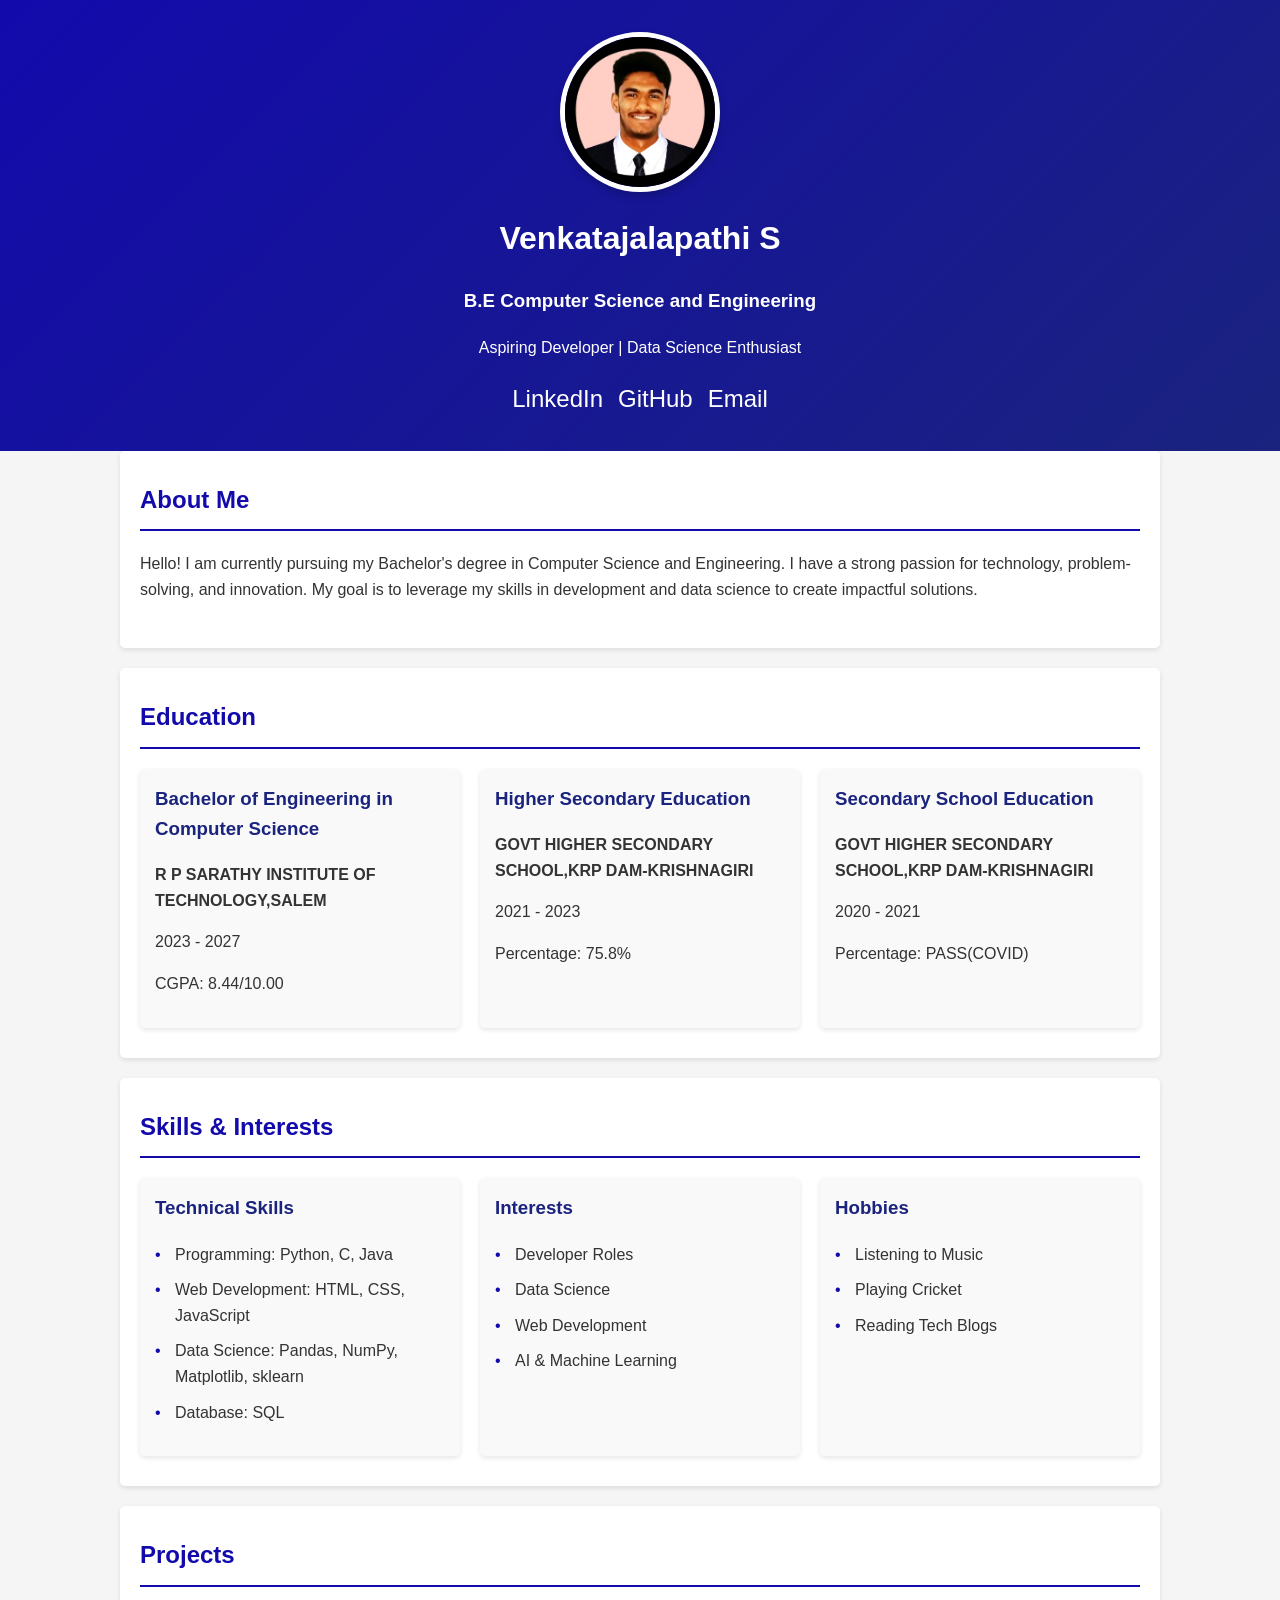
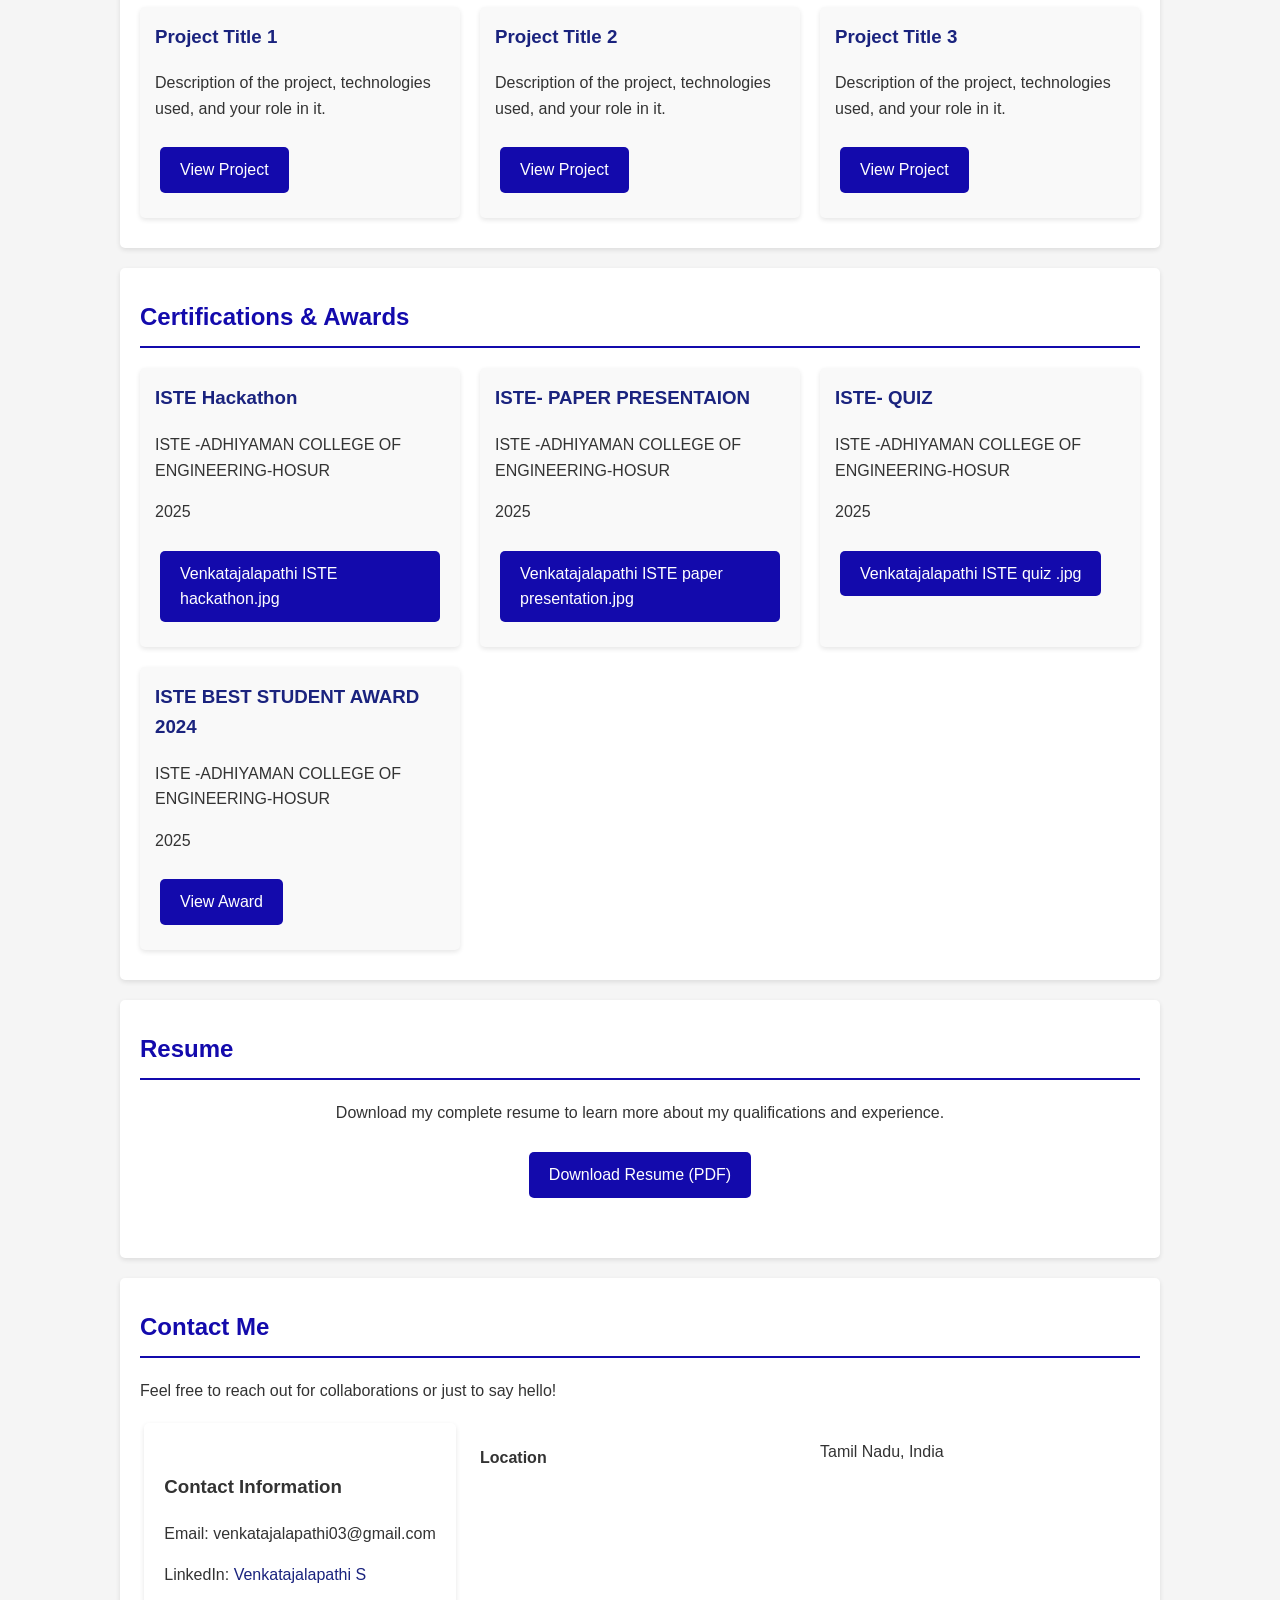
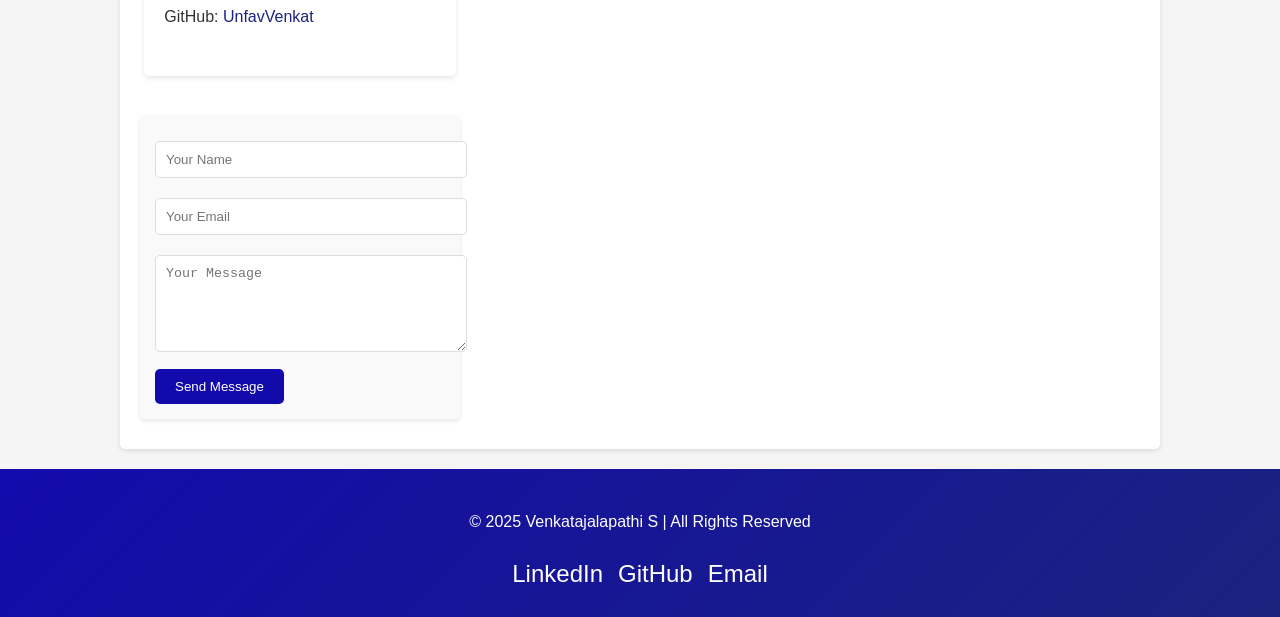
==== index.html @ 7b430d64 "Add files via upload" ====
<!DOCTYPE html>
<html lang="en">
<head>
    <meta charset="UTF-8">
    <meta name="viewport" content="width=device-width, initial-scale=1.0">
    <title>Venkatajalapathi S - Portfolio</title>
    <style>
        body {
            font-family: 'Arial', sans-serif;
            margin: 0;
            padding: 0;
            background: #f5f5f5;
            color: #333;
            line-height: 1.6;
        }
        header {
            background: linear-gradient(135deg, #130aac, #1a237e);
            color: #fff;
            padding: 2em 1em;
            text-align: center;
            position: relative;
        }
        .profile-img {
            width: 150px;
            height: 150px;
            border-radius: 50%;
            object-fit: cover;
            border: 5px solid white;
            margin: 0 auto 20px;
            display: block;
            box-shadow: 0 4px 8px rgba(0,0,0,0.2);
        }
        section {
            padding: 30px 20px;
            max-width: 1000px;
            margin: 0 auto;
            background: white;
            box-shadow: 0 2px 5px rgba(0,0,0,0.1);
            margin-bottom: 20px;
            border-radius: 5px;
        }
        footer {
            background: linear-gradient(135deg, #130aac, #1a237e);
            color: #fff;
            text-align: center;
            padding: 1.5em;
            margin-top: 20px;
        }
        a {
            color: #1a237e;
            text-decoration: none;
            transition: color 0.3s;
        }
        a:hover {
            color: #aa1717;
            text-decoration: underline;
        }
        ul {
            list-style-type: none;
            padding: 0;
        }
        li {
            margin: 10px 0;
            padding-left: 20px;
            position: relative;
        }
        li:before {
            content: "•";
            color: #130aac;
            position: absolute;
            left: 0;
        }
        h2 {
            color: #130aac;
            border-bottom: 2px solid #130aac;
            padding-bottom: 10px;
            margin-top: 0;
        }
        .grid-container {
            display: grid;
            grid-template-columns: repeat(auto-fill, minmax(300px, 1fr));
            gap: 20px;
            margin-top: 20px;
        }
        .card {
            background: #f9f9f9;
            padding: 15px;
            border-radius: 5px;
            box-shadow: 0 2px 5px rgba(0,0,0,0.1);
            transition: transform 0.3s;
        }
        .card:hover {
            transform: translateY(-5px);
        }
        .card h3 {
            margin-top: 0;
            color: #1a237e;
        }
        .btn {
            display: inline-block;
            background: #130aac;
            color: white;
            padding: 10px 20px;
            border-radius: 5px;
            margin: 10px 5px;
            transition: background 0.3s;
        }
        .btn:hover {
            background: #aa1717;
            text-decoration: none;
        }
        .contact-form input, 
        .contact-form textarea {
            width: 100%;
            padding: 10px;
            margin: 10px 0;
            border: 1px solid #ddd;
            border-radius: 5px;
        }
        .contact-form button {
            background: #130aac;
            color: white;
            border: none;
            padding: 10px 20px;
            border-radius: 5px;
            cursor: pointer;
        }
        .contact-form button:hover {
            background: #aa1717;
        }
        .social-links {
            display: flex;
            justify-content: center;
            gap: 15px;
            margin-top: 20px;
        }
        .social-links a {
            color: white;
            font-size: 1.5em;
        }
        .download-resume {
            text-align: center;
            margin: 20px 0;
        }
    </style>
</head>
<body>

    <header>
        <img src="MY PHOTO.jpg" alt="Venkatajalapathi S" class="profile-img">
        <h1>Venkatajalapathi S</h1>
        <h3>B.E Computer Science and Engineering</h3>
        <p>Aspiring Developer | Data Science Enthusiast</p>
        <div class="social-links">
            <a href="https://www.linkedin.com/in/venkatajalapathi-s-3497632aa" target="_blank">LinkedIn</a>
            <a href="https://github.com/UnfavVenkat/unfav_venkat.git" target="_blank">GitHub</a>
            <a href="mailto:venkatajalapathi03@gmail.com">Email</a>
        </div>
    </header>

    <section id="about">
        <h2>About Me</h2>
        <p>Hello! I am currently pursuing my Bachelor's degree in Computer Science and Engineering. 
            I have a strong passion for technology, problem-solving, and innovation. My goal is to 
            leverage my skills in development and data science to create impactful solutions.</p>
    </section>

    <section id="education">
        <h2>Education</h2>
        <div class="grid-container">
            <div class="card">
                <h3>Bachelor of Engineering in Computer Science</h3>
                <p><strong>R P SARATHY INSTITUTE OF TECHNOLOGY,SALEM</strong></p>
                <p>2023 - 2027</p>
                <p>CGPA: 8.44/10.00</p>
            </div>
            <div class="card">
                <h3>Higher Secondary Education</h3>
                <p><strong>GOVT HIGHER SECONDARY SCHOOL,KRP DAM-KRISHNAGIRI</strong></p>
                <p>2021 - 2023</p>
                <p>Percentage: 75.8%</p>
            </div>
            <div class="card">
                <h3>Secondary School Education</h3>
                <p><strong>GOVT HIGHER SECONDARY SCHOOL,KRP DAM-KRISHNAGIRI</strong></p>
                <p>2020 - 2021</p>
                <p>Percentage: PASS(COVID)</p>
            </div>
        </div>
    </section>

    <section id="skills-interests">
        <h2>Skills & Interests</h2>
        <div class="grid-container">
            <div class="card">
                <h3>Technical Skills</h3>
                <ul>
                    <li>Programming: Python, C, Java </li>
                    <li>Web Development: HTML, CSS, JavaScript</li>
                    <li>Data Science: Pandas, NumPy, Matplotlib, sklearn </li>
                    <li>Database: SQL</li>
                </ul>
            </div>
            <div class="card">
                <h3>Interests</h3>
                <ul>
                    <li>Developer Roles</li>
                    <li>Data Science</li>
                    <li>Web Development</li>
                    <li>AI & Machine Learning</li>
                </ul>
            </div>
            <div class="card">
                <h3>Hobbies</h3>
                <ul>
                    <li>Listening to Music</li>
                    <li>Playing Cricket</li>
                    <li>Reading Tech Blogs</li>
                </ul>
            </div>
        </div>
    </section>

    <section id="projects">
        <h2>Projects</h2>
        <div class="grid-container">
            <div class="card">
                <h3>Project Title 1</h3>
                <p>Description of the project, technologies used, and your role in it.</p>
                <a href="#" class="btn">View Project</a>
            </div>
            <div class="card">
                <h3>Project Title 2</h3>
                <p>Description of the project, technologies used, and your role in it.</p>
                <a href="#" class="btn">View Project</a>
            </div>
            <div class="card">
                <h3>Project Title 3</h3>
                <p>Description of the project, technologies used, and your role in it.</p>
                <a href="#" class="btn">View Project</a>
            </div>
        </div>
    </section>

    <section id="certifications">
        <h2>Certifications & Awards</h2>
        <div class="grid-container">
            <div class="card">
                <h3>ISTE Hackathon</h3>
                <p>ISTE -ADHIYAMAN COLLEGE OF ENGINEERING-HOSUR</p>
                <p>2025</p>
                <a href="#" class="btn">Venkatajalapathi ISTE hackathon.jpg</a>
            </div>
            <div class="card">
                <h3>ISTE- PAPER PRESENTAION</h3>
                <p>ISTE -ADHIYAMAN COLLEGE OF ENGINEERING-HOSUR</p>
                <p>2025</p>
                <a href="" class="btn">Venkatajalapathi ISTE paper presentation.jpg</a>
            </div>
            <div class="card">
                <h3>ISTE- QUIZ</h3>
                <p>ISTE -ADHIYAMAN COLLEGE OF ENGINEERING-HOSUR</p>
                <p>2025</p>
                <a href="#" class="btn">Venkatajalapathi ISTE quiz .jpg</a>
            </div>
            <div class="card">
                <h3>ISTE BEST STUDENT AWARD 2024</h3>
                <p>ISTE -ADHIYAMAN COLLEGE OF ENGINEERING-HOSUR</p>
                <p>2025</p>
                <a href="#" class="btn">View Award </a>
            </div>
        </div>
    </section>

    <section id="resume">
        <h2>Resume</h2>
        <div class="download-resume">
            <p>Download my complete resume to learn more about my qualifications and experience.</p>
            <a href="Resume(new).pdf" download class="btn">Download Resume (PDF)</a>
        </div>
    </section>

    <section id="contact">
        <h2>Contact Me</h2>
        <p>Feel free to reach out for collaborations or just to say hello!</p>
        
        <div class="grid-container">
            <section>
                <div class="View">
                <h3>Contact Information</h3>
                <p>Email: venkatajalapathi03@gmail.com</p>
                <p>LinkedIn: <a href="https://www.linkedin.com/in/venkatajalapathi-s-3497632aa" target="_blank">Venkatajalapathi S</a></p>
                <p>GitHub: <a href="https://github.com/UnfavVenkat/unfav_venkat.git" target="_blank">UnfavVenkat</a></p>
                </div>
            </section>

            <h4>Location</h4>
            <p>Tamil Nadu, India</p>                       
            <div class="card">
                <form class="contact-form" action="" method="POST" onsubmit="showNotification(event)">
                    <input type="text" name="name" placeholder="Your Name" required>
                    <input type="email" name="email" placeholder="Your Email" required>
                    <textarea name="message" rows="5" placeholder="Your Message" required></textarea>
                    <button type="submit">Send Message</button>
                </form>
                <div id="notification" style="display: none; margin-top: 10px; color: green;">
                    Your message has been sent successfully!
                </div>
            </div>
        </section>

    <footer>
        <p>&copy; 2025 Venkatajalapathi S | All Rights Reserved</p>
        <div class="social-links">
            <a href="https://www.linkedin.com/in/venkatajalapathi-s-3497632aa" target="_blank">LinkedIn</a>
            <a href="https://github.com/UnfavVenkat/unfav_venkat.git" target="_blank">GitHub</a>
            <a href="mailto:venkatajalapathi03@gmail.com">Email</a>
        </div>
    </footer>

</body>
</html>
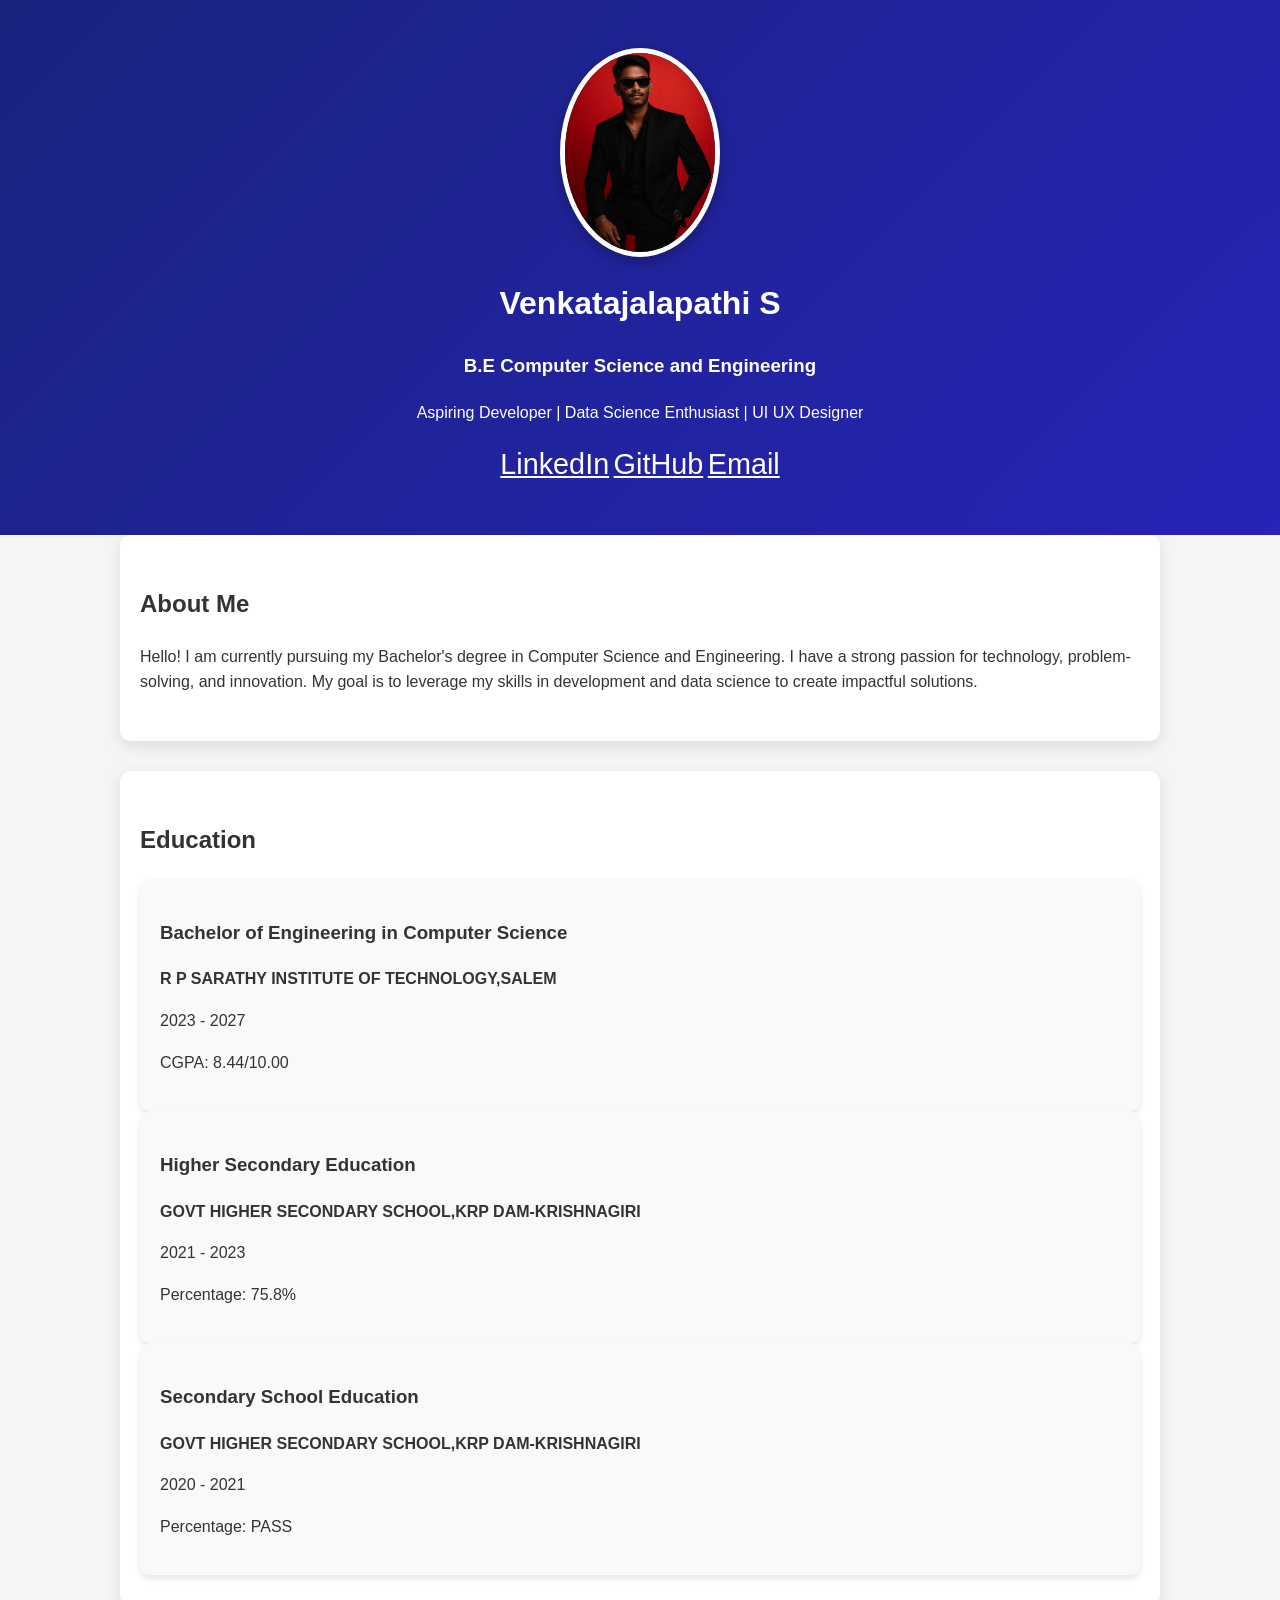
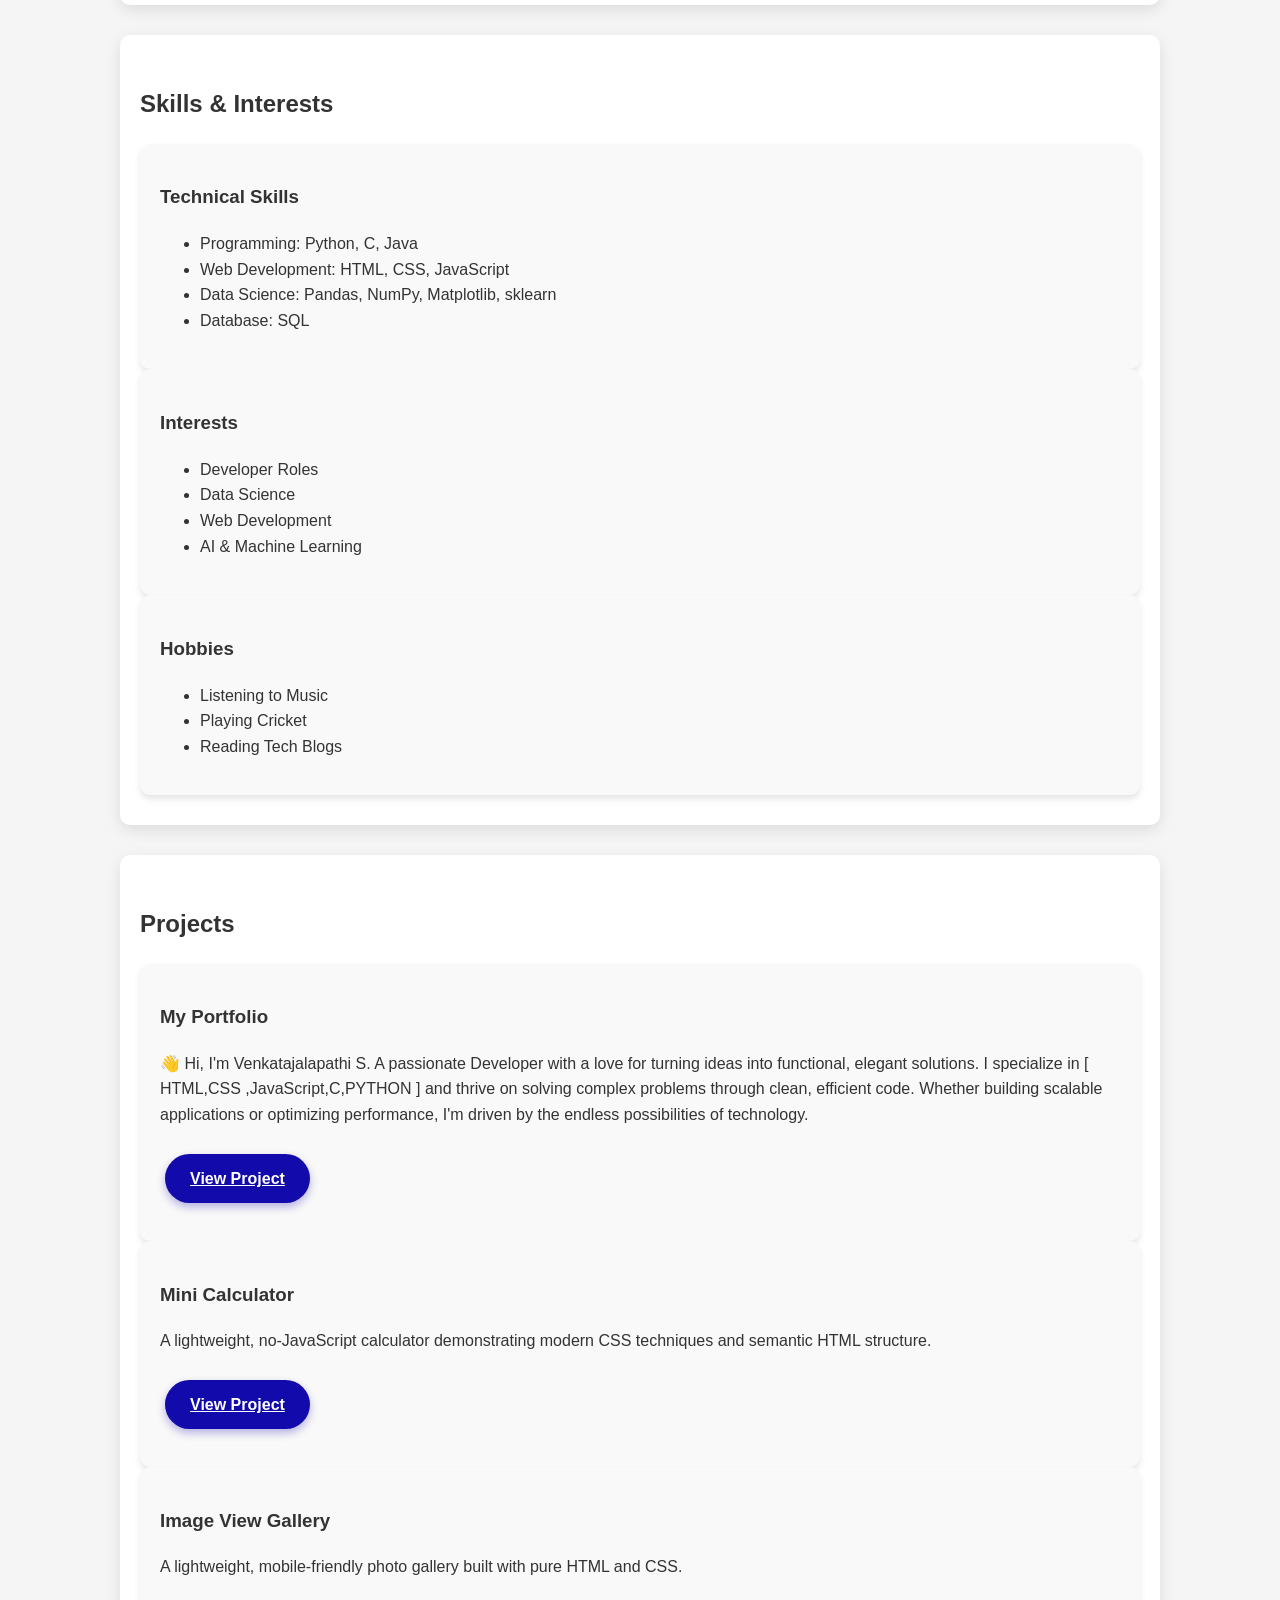
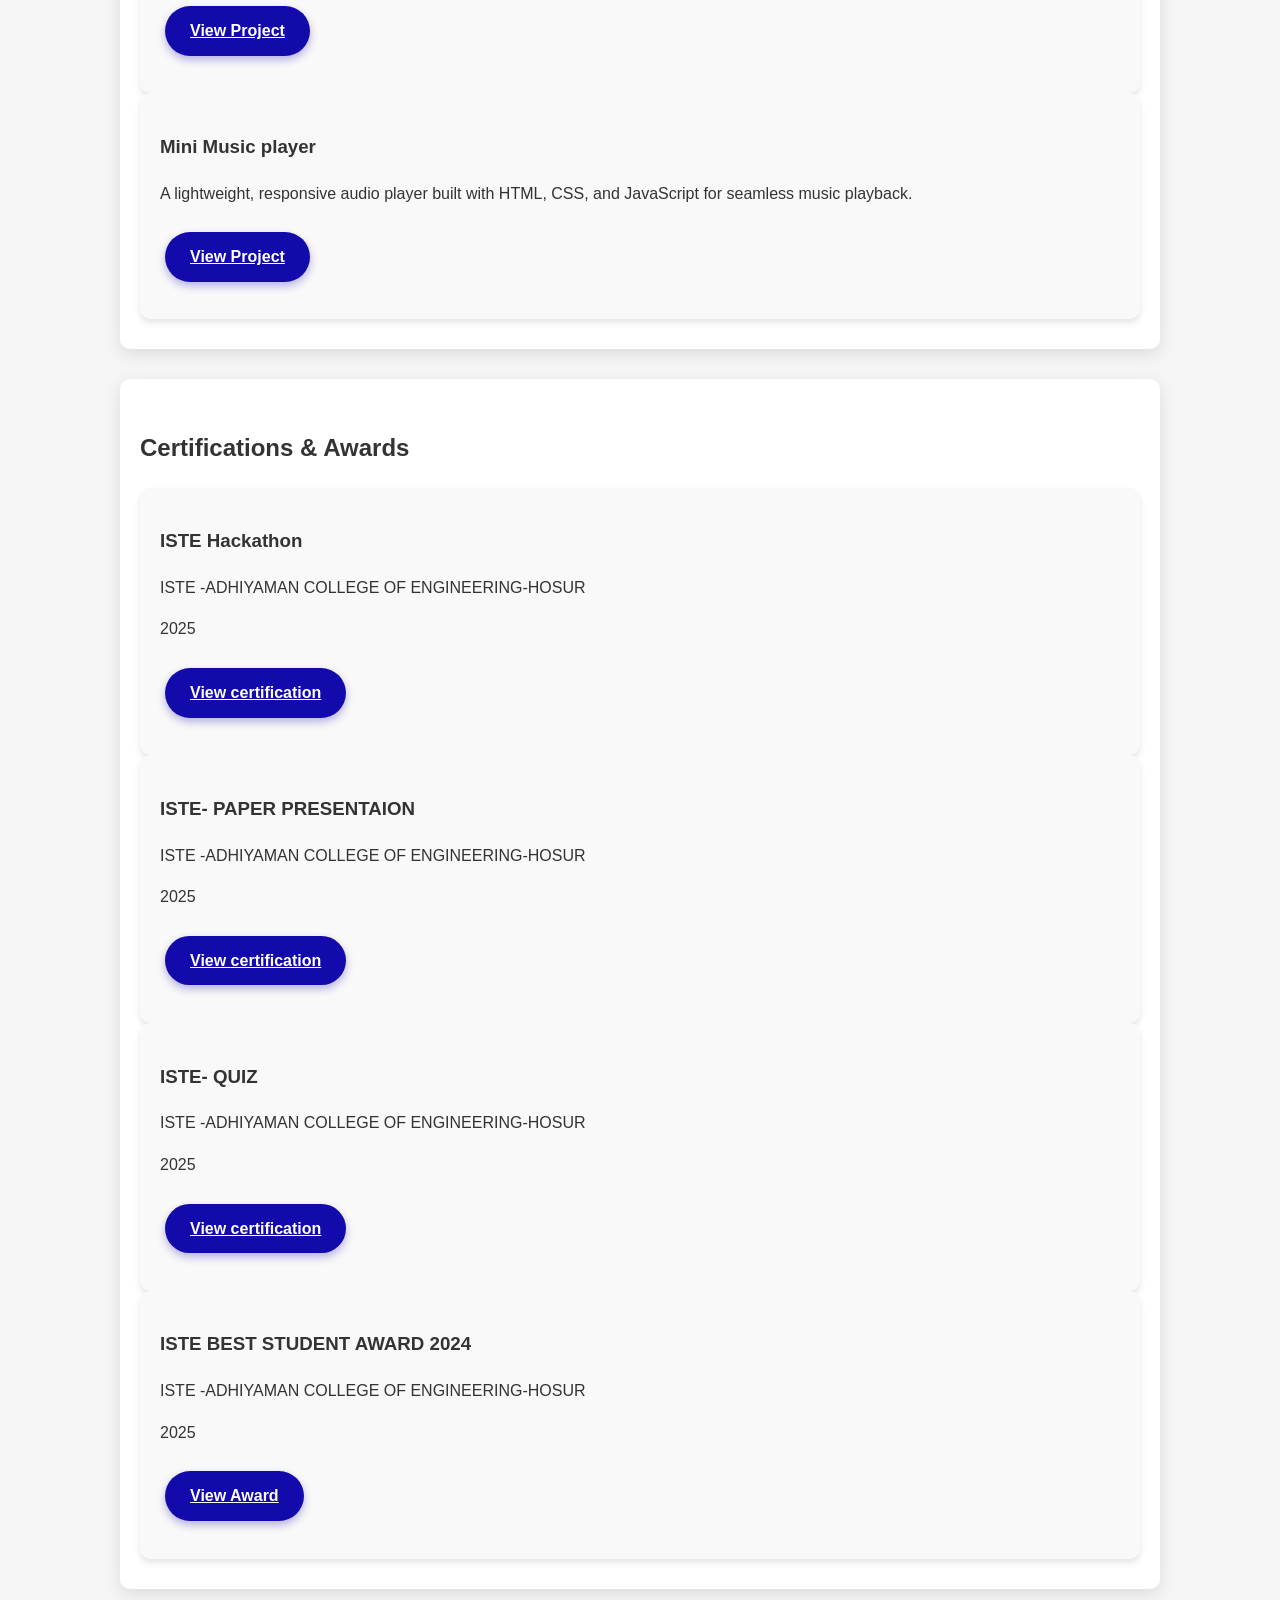
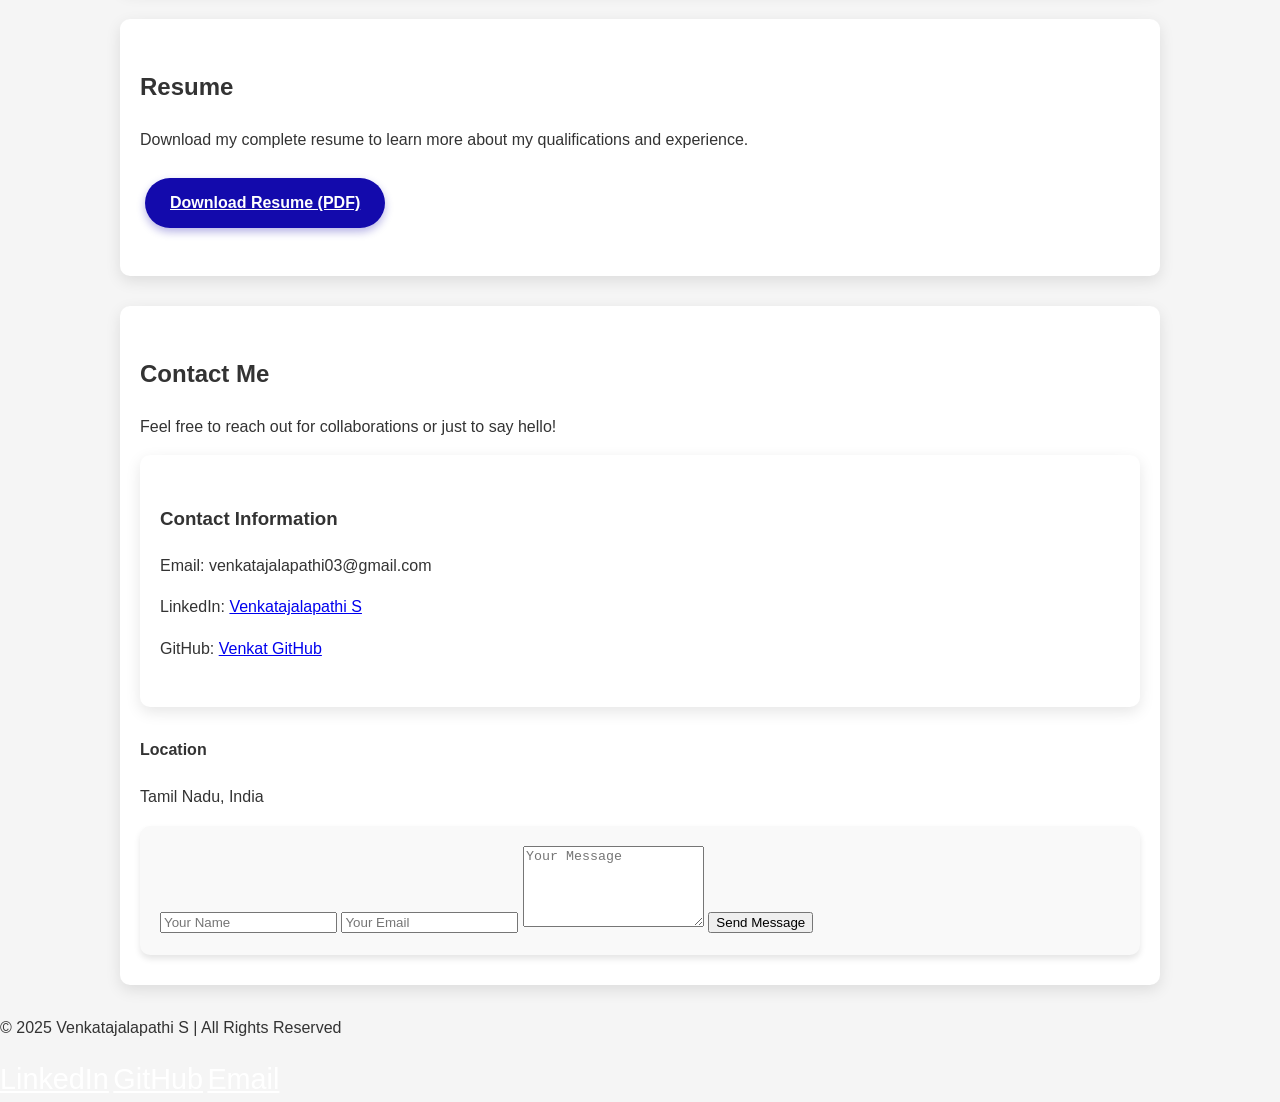
==== commit fafad66a: "Add files via upload" ====
--- a/index.html
+++ b/index.html
@@ -5,6 +5,7 @@
     <meta name="viewport" content="width=device-width, initial-scale=1.0">
     <title>Venkatajalapathi S - Portfolio</title>
     <style>
+        /* Base Styles */
         body {
             font-family: 'Arial', sans-serif;
             margin: 0;
@@ -12,149 +13,211 @@
             background: #f5f5f5;
             color: #333;
             line-height: 1.6;
-        }
+            overflow-x: hidden;
+        }
+    
+        /* Animated Gradient Header */
         header {
-            background: linear-gradient(135deg, #130aac, #1a237e);
+            background: linear-gradient(-45deg, #130aac, #1a237e, #2c23cc, #1a237e);
+            background-size: 400% 400%;
             color: #fff;
-            padding: 2em 1em;
+            padding: 3em 1em;
             text-align: center;
             position: relative;
-        }
+            animation: gradientBG 6s ease-in-out infinite;
+        }
+    
+        @keyframes gradientBG {
+            0% { background-position: 0% 50%; }
+            50% { background-position: 100% 50%; }
+            100% { background-position: 0% 50%; }
+        }
+    
+        /* Profile Image Animation */
         .profile-img {
             width: 150px;
-            height: 150px;
+            height: 199px;
             border-radius: 50%;
             object-fit: cover;
             border: 5px solid white;
             margin: 0 auto 20px;
             display: block;
-            box-shadow: 0 4px 8px rgba(0,0,0,0.2);
-        }
+            box-shadow: 0 4px 15px rgba(0, 0, 0, 0.3);
+            transition: transform 0.5s ease, box-shadow 0.5s ease;
+            animation: float 3s ease-in-out infinite;
+        }
+    
+        @keyframes float {
+            0%, 100% { transform: translateY(0); }
+            50% { transform: translateY(-15px); }
+        }
+    
+        .profile-img:hover {
+            transform: scale(1.2);
+            box-shadow: 0 8px 25px rgba(0, 0, 0, 0.4);
+        }
+    
+        /* Section Entrances */
         section {
             padding: 30px 20px;
             max-width: 1000px;
             margin: 0 auto;
             background: white;
-            box-shadow: 0 2px 5px rgba(0,0,0,0.1);
-            margin-bottom: 20px;
-            border-radius: 5px;
-        }
-        footer {
-            background: linear-gradient(135deg, #130aac, #1a237e);
-            color: #fff;
-            text-align: center;
-            padding: 1.5em;
-            margin-top: 20px;
-        }
-        a {
-            color: #1a237e;
-            text-decoration: none;
-            transition: color 0.3s;
-        }
-        a:hover {
-            color: #aa1717;
-            text-decoration: underline;
-        }
-        ul {
-            list-style-type: none;
-            padding: 0;
-        }
-        li {
-            margin: 10px 0;
-            padding-left: 20px;
-            position: relative;
-        }
-        li:before {
-            content: "•";
-            color: #130aac;
-            position: absolute;
-            left: 0;
-        }
-        h2 {
-            color: #130aac;
-            border-bottom: 2px solid #130aac;
-            padding-bottom: 10px;
-            margin-top: 0;
-        }
-        .grid-container {
-            display: grid;
-            grid-template-columns: repeat(auto-fill, minmax(300px, 1fr));
-            gap: 20px;
-            margin-top: 20px;
-        }
+            box-shadow: 0 5px 15px rgba(0, 0, 0, 0.1);
+            margin-bottom: 30px;
+            border-radius: 10px;
+            opacity: 0;
+            transform: translateY(50px);
+            transition: opacity 0.8s ease-out, transform 0.8s ease-out;
+        }
+    
+        section.in-view {
+            opacity: 1;
+            transform: translateY(0);
+        }
+    
+        /* Card Hover Effects */
         .card {
             background: #f9f9f9;
-            padding: 15px;
-            border-radius: 5px;
-            box-shadow: 0 2px 5px rgba(0,0,0,0.1);
-            transition: transform 0.3s;
-        }
+            padding: 20px;
+            border-radius: 10px;
+            box-shadow: 0 4px 6px rgba(0, 0, 0, 0.1);
+            transition: all 0.6s cubic-bezier(0.25, 1, 0.5, 1);
+            position: relative;
+            overflow: hidden;
+        }
+    
         .card:hover {
-            transform: translateY(-5px);
-        }
-        .card h3 {
-            margin-top: 0;
-            color: #1a237e;
-        }
+            transform: translateY(-15px) rotate(1deg);
+            box-shadow: 0 15px 30px rgba(0, 0, 0, 0.2);
+        }
+    
+        .card::after {
+            content: '';
+            position: absolute;
+            top: 0;
+            left: 0;
+            width: 100%;
+            height: 5px;
+            background: linear-gradient(90deg, #130aac, #aa1717);
+            transform: scaleX(0);
+            transform-origin: left;
+            transition: transform 0.6s ease;
+        }
+    
+        .card:hover::after {
+            transform: scaleX(1);
+        }
+    
+        /* Button Animations */
         .btn {
             display: inline-block;
             background: #130aac;
             color: white;
-            padding: 10px 20px;
-            border-radius: 5px;
+            padding: 12px 25px;
+            border-radius: 30px;
             margin: 10px 5px;
-            transition: background 0.3s;
-        }
+            transition: all 0.4s ease;
+            position: relative;
+            overflow: hidden;
+            border: none;
+            font-weight: bold;
+            box-shadow: 0 4px 8px rgba(19, 10, 172, 0.3);
+        }
+    
         .btn:hover {
             background: #aa1717;
             text-decoration: none;
-        }
-        .contact-form input, 
-        .contact-form textarea {
+            transform: translateY(-5px) scale(1.1);
+            box-shadow: 0 7px 14px rgba(170, 23, 23, 0.4);
+        }
+    
+        .btn::before {
+            content: '';
+            position: absolute;
+            top: 0;
+            left: -100%;
             width: 100%;
-            padding: 10px;
-            margin: 10px 0;
-            border: 1px solid #ddd;
-            border-radius: 5px;
-        }
-        .contact-form button {
-            background: #130aac;
-            color: white;
-            border: none;
-            padding: 10px 20px;
-            border-radius: 5px;
-            cursor: pointer;
-        }
-        .contact-form button:hover {
-            background: #aa1717;
-        }
-        .social-links {
-            display: flex;
-            justify-content: center;
-            gap: 15px;
-            margin-top: 20px;
-        }
+            height: 100%;
+            background: linear-gradient(90deg, transparent, rgba(255, 255, 255, 0.2), transparent);
+            transition: 0.6s;
+        }
+    
+        .btn:hover::before {
+            left: 100%;
+        }
+    
+        /* Social Links Animation */
         .social-links a {
             color: white;
-            font-size: 1.5em;
-        }
-        .download-resume {
-            text-align: center;
-            margin: 20px 0;
-        }
-    </style>
+            font-size: 1.8em;
+            transition: all 0.4s ease;
+            display: inline-block;
+        }
+    
+        .social-links a:hover {
+           
+            transform: translateY(-15px) scale(1.9);
+            color: #ffcc00;
+            text-shadow: 0 0 10px rgba(255, 204, 0, 0.8);
+        }
+    
+        /* Floating Elements */
+        @keyframes floating {
+            0% { transform: translateY(0px); }
+            50% { transform: translateY(-10px); }
+            100% { transform: translateY(0px); }
+        }
+    
+        .floating {
+            animation: floating 4s ease-in-out infinite;
+        }
+    
+        /* Pulse Animation */
+        @keyframes pulse {
+            0% { transform: scale(1); }
+            50% { transform: scale(1.1); }
+            100% { transform: scale(1); }
+        }
+    
+        .pulse {
+            animation: pulse 2.5s infinite;
+        }
+    
+        /* Glow Effect */
+        .glow {
+            text-shadow: 0 0 15px rgba(255, 255, 255, 0.9);
+        }
+    
+        /* Responsive Adjustments */
+        @media (max-width: 768px) {
+            header {
+                padding: 2em 1em;
+            }
+    
+            .profile-img {
+                width: 120px;
+                height: 120px;
+            }
+    
+            section {
+                padding: 20px 15px;
+                margin-bottom: 20px;
+            }
+        }
+    </style>    
 </head>
 <body>
 
     <header>
-        <img src="MY PHOTO.jpg" alt="Venkatajalapathi S" class="profile-img">
+        <img src="My photo .png" alt="Venkatajalapathi S" class="profile-img">
         <h1>Venkatajalapathi S</h1>
         <h3>B.E Computer Science and Engineering</h3>
-        <p>Aspiring Developer | Data Science Enthusiast</p>
+        <p>Aspiring Developer | Data Science Enthusiast | UI UX Designer </p>
         <div class="social-links">
-            <a href="https://www.linkedin.com/in/venkatajalapathi-s-3497632aa" target="_blank">LinkedIn</a>
-            <a href="https://github.com/UnfavVenkat/unfav_venkat.git" target="_blank">GitHub</a>
-            <a href="mailto:venkatajalapathi03@gmail.com">Email</a>
+            <a href="https://www.linkedin.com/in/venkatajalapathi-s-3497632aa" target="_blank">LinkedIn </a>
+            <a href="https://github.com/UnfavVenkat/unfav_venkat.git" target="_blank"> GitHub </a>
+            <a href="mailto:venkatajalapathi03@gmail.com"> Email</a>
         </div>
     </header>
 
@@ -184,7 +247,7 @@
                 <h3>Secondary School Education</h3>
                 <p><strong>GOVT HIGHER SECONDARY SCHOOL,KRP DAM-KRISHNAGIRI</strong></p>
                 <p>2020 - 2021</p>
-                <p>Percentage: PASS(COVID)</p>
+                <p>Percentage: PASS</p>
             </div>
         </div>
     </section>
@@ -198,7 +261,7 @@
                     <li>Programming: Python, C, Java </li>
                     <li>Web Development: HTML, CSS, JavaScript</li>
                     <li>Data Science: Pandas, NumPy, Matplotlib, sklearn </li>
-                    <li>Database: SQL</li>
+                    <li>Database: SQL </li>
                 </ul>
             </div>
             <div class="card">
@@ -225,19 +288,26 @@
         <h2>Projects</h2>
         <div class="grid-container">
             <div class="card">
-                <h3>Project Title 1</h3>
-                <p>Description of the project, technologies used, and your role in it.</p>
-                <a href="#" class="btn">View Project</a>
-            </div>
-            <div class="card">
-                <h3>Project Title 2</h3>
-                <p>Description of the project, technologies used, and your role in it.</p>
-                <a href="#" class="btn">View Project</a>
-            </div>
-            <div class="card">
-                <h3>Project Title 3</h3>
-                <p>Description of the project, technologies used, and your role in it.</p>
-                <a href="#" class="btn">View Project</a>
+                <h3>My Portfolio</h3>
+                <p>👋 Hi, I'm Venkatajalapathi S.
+                    A passionate Developer with a love for turning ideas into functional, elegant solutions. I specialize in [ HTML,CSS ,JavaScript,C,PYTHON ] and thrive on solving complex problems through clean, efficient code. Whether building scalable applications or optimizing performance, I'm driven by the endless possibilities of technology.
+                </p>
+                <a href="" class="btn">View Project</a>
+            </div>
+            <div class="card">
+                <h3>Mini Calculator </h3>
+                <p>A lightweight, no-JavaScript calculator demonstrating modern CSS techniques and semantic HTML structure.</p>
+                <a href="https://venkat-545.github.io/calculator/" class="btn">View Project</a>
+            </div>
+            <div class="card">
+                <h3>Image View Gallery</h3>
+                <p>A lightweight, mobile-friendly photo gallery built with pure HTML and CSS.</p>
+                <a href="https://venkat-545.github.io/ImageViewGalary/" class="btn">View Project</a>
+            </div>
+            <div class="card">
+                <h3>Mini Music player</h3>
+                <p>A lightweight, responsive audio player built with HTML, CSS, and JavaScript for seamless music playback.</p>
+                <a href=" https://venkat-545.github.io/musicplayer/" class="btn">View Project</a>
             </div>
         </div>
     </section>
@@ -249,19 +319,19 @@
                 <h3>ISTE Hackathon</h3>
                 <p>ISTE -ADHIYAMAN COLLEGE OF ENGINEERING-HOSUR</p>
                 <p>2025</p>
-                <a href="#" class="btn">Venkatajalapathi ISTE hackathon.jpg</a>
+                <a href="Venkatajalapathi ISTE hackathon.jpg" class="btn">View certification</a>
             </div>
             <div class="card">
                 <h3>ISTE- PAPER PRESENTAION</h3>
                 <p>ISTE -ADHIYAMAN COLLEGE OF ENGINEERING-HOSUR</p>
                 <p>2025</p>
-                <a href="" class="btn">Venkatajalapathi ISTE paper presentation.jpg</a>
+                <a href="Venkatajalapathi ISTE paper presentation.jpg" class="btn">View certification</a>
             </div>
             <div class="card">
                 <h3>ISTE- QUIZ</h3>
                 <p>ISTE -ADHIYAMAN COLLEGE OF ENGINEERING-HOSUR</p>
                 <p>2025</p>
-                <a href="#" class="btn">Venkatajalapathi ISTE quiz .jpg</a>
+                <a href="Venkatajalapathi ISTE quiz .jpg" class="btn">View certification</a>
             </div>
             <div class="card">
                 <h3>ISTE BEST STUDENT AWARD 2024</h3>
@@ -276,7 +346,7 @@
         <h2>Resume</h2>
         <div class="download-resume">
             <p>Download my complete resume to learn more about my qualifications and experience.</p>
-            <a href="Resume(new).pdf" download class="btn">Download Resume (PDF)</a>
+            <a href="VENKATAJALAPATHI S(resume).pdf" download class="btn">Download Resume (PDF)</a>
         </div>
     </section>
 
@@ -290,7 +360,7 @@
                 <h3>Contact Information</h3>
                 <p>Email: venkatajalapathi03@gmail.com</p>
                 <p>LinkedIn: <a href="https://www.linkedin.com/in/venkatajalapathi-s-3497632aa" target="_blank">Venkatajalapathi S</a></p>
-                <p>GitHub: <a href="https://github.com/UnfavVenkat/unfav_venkat.git" target="_blank">UnfavVenkat</a></p>
+                <p>GitHub: <a href="https://github.com/UnfavVenkat/unfav_venkat.git" target="_blank">Venkat GitHub</a></p>
                 </div>
             </section>
 
@@ -312,11 +382,44 @@
     <footer>
         <p>&copy; 2025 Venkatajalapathi S | All Rights Reserved</p>
         <div class="social-links">
-            <a href="https://www.linkedin.com/in/venkatajalapathi-s-3497632aa" target="_blank">LinkedIn</a>
-            <a href="https://github.com/UnfavVenkat/unfav_venkat.git" target="_blank">GitHub</a>
-            <a href="mailto:venkatajalapathi03@gmail.com">Email</a>
+            <a href="https://www.linkedin.com/in/venkatajalapathi-s-3497632aa/" target="_blank">LinkedIn</a>
+            <a href="https://github.com/VENKAT-545" target="_blank">GitHub</a>
+            <a href="venkatajalapathi03@gmail.com">Email</a>
         </div>
     </footer>
 
+    <script>
+        // Intersection Observer for section animations
+        const sections = document.querySelectorAll('section');
+        
+        const observer = new IntersectionObserver((entries) => {
+            entries.forEach(entry => {
+                if (entry.isIntersecting) {
+                    entry.target.classList.add('in-view');
+                }
+            });
+        }, {
+            threshold: 0.1
+        });
+
+        sections.forEach(section => {
+            observer.observe(section);
+        });
+
+        // Form submission handler
+        function showNotification(event) {
+            event.preventDefault();
+            const notification = document.getElementById('notification');
+            notification.style.display = 'block';
+            
+            // Reset form
+            event.target.reset();
+            
+            // Hide notification after 3 seconds
+            setTimeout(() => {
+                notification.style.display = 'none';
+            }, 3000);
+        }
+    </script>
 </body>
 </html>
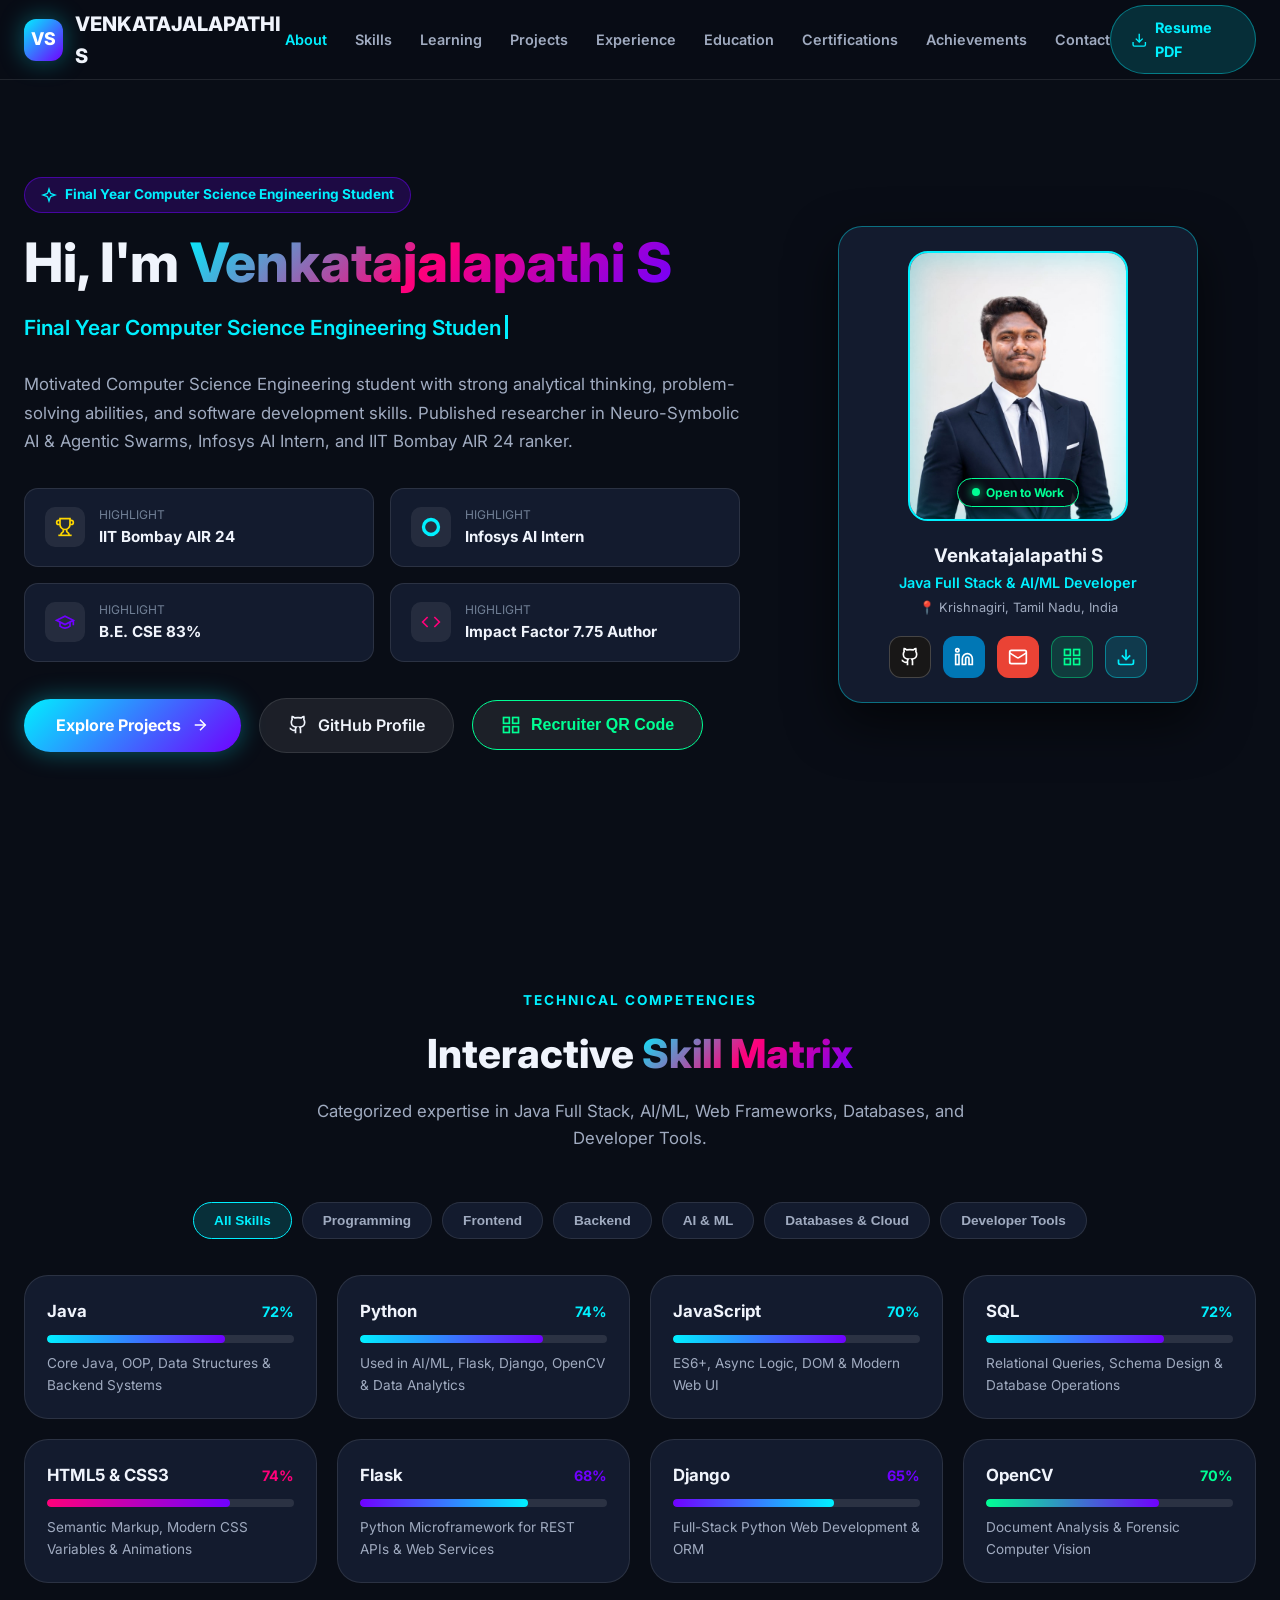
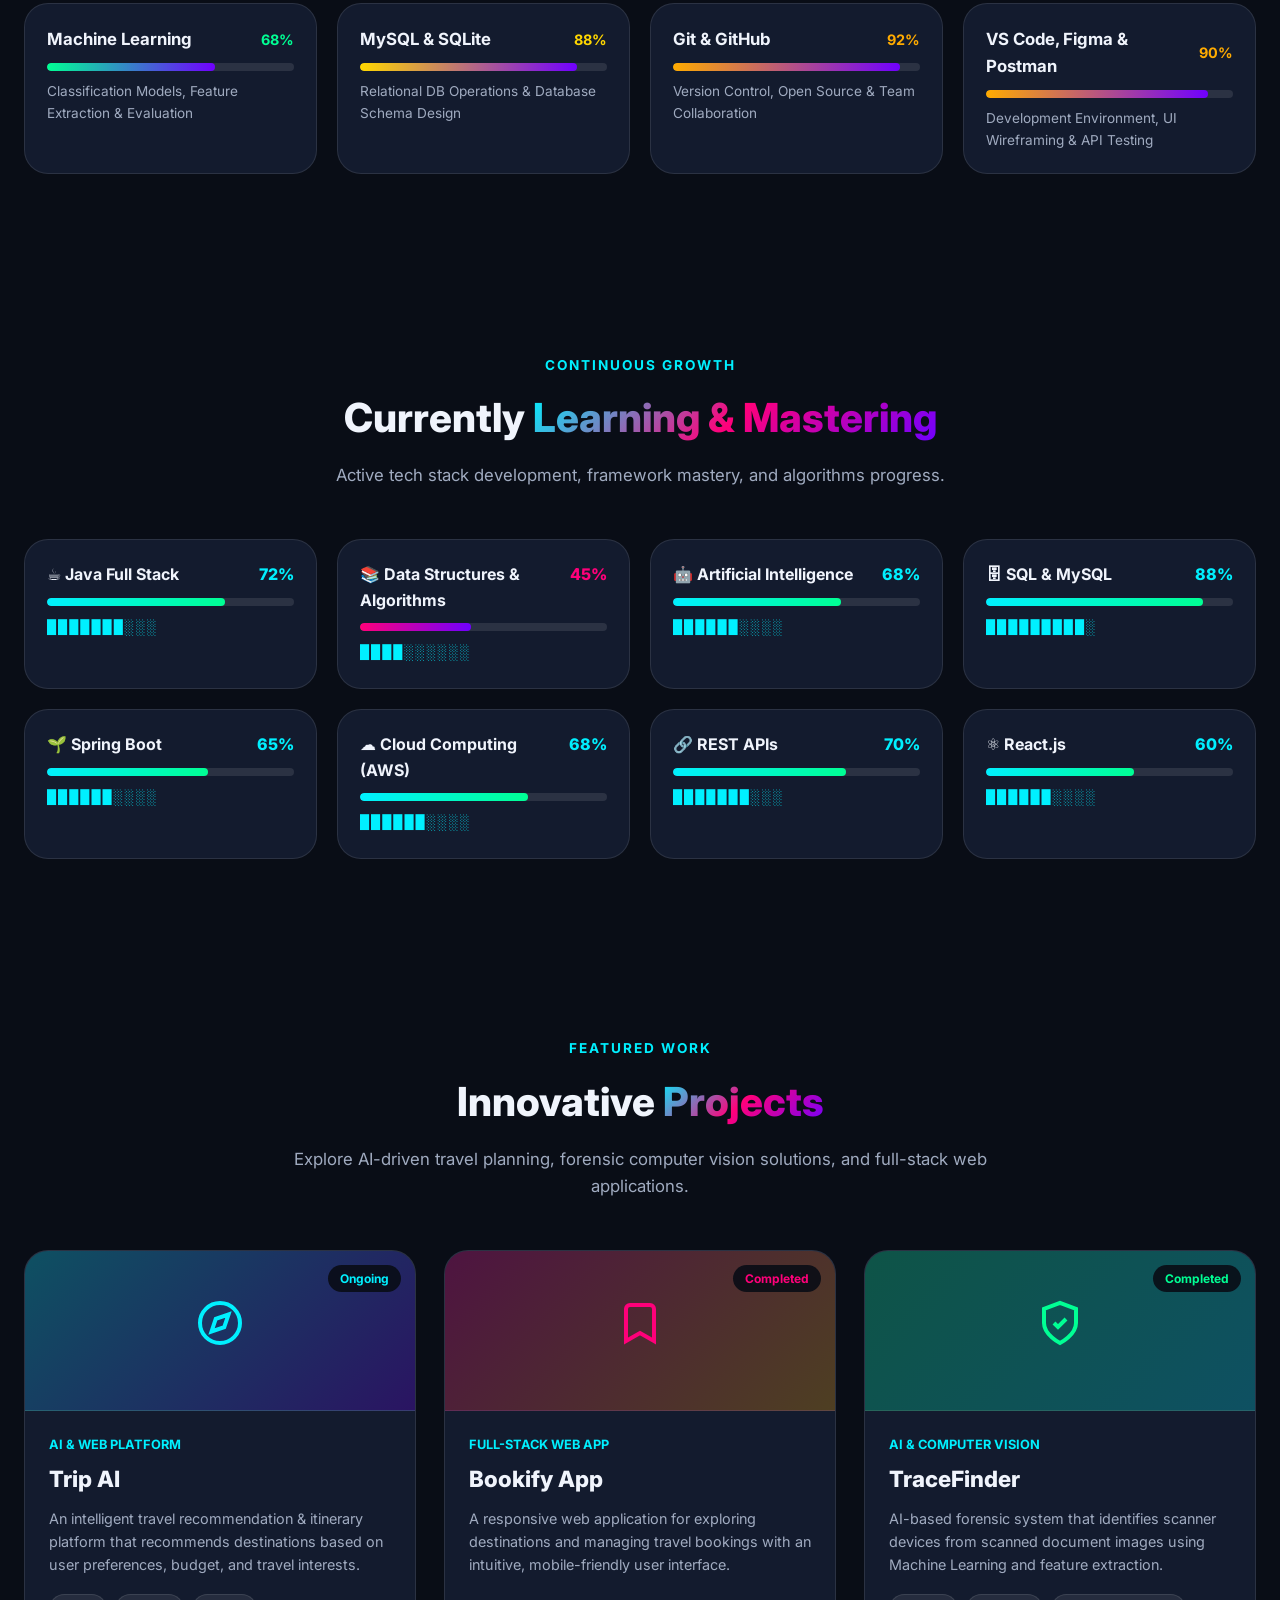
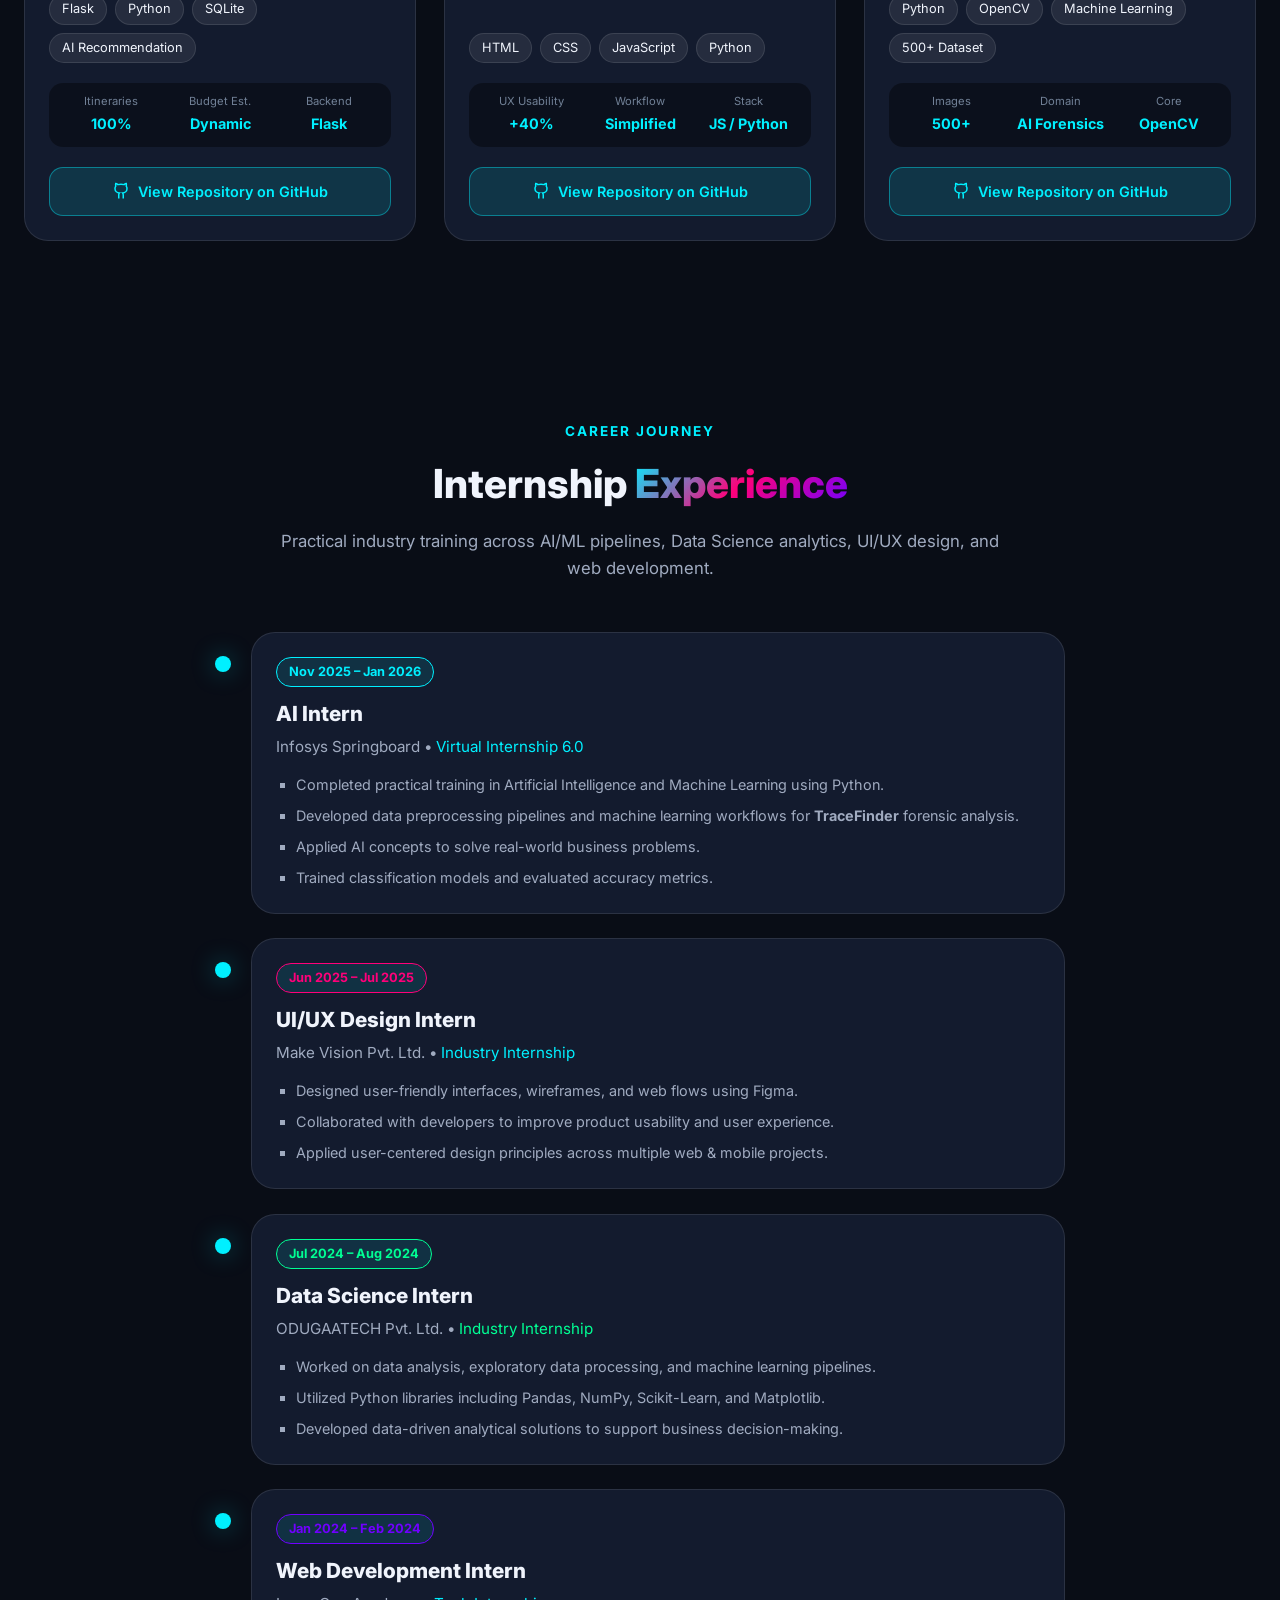
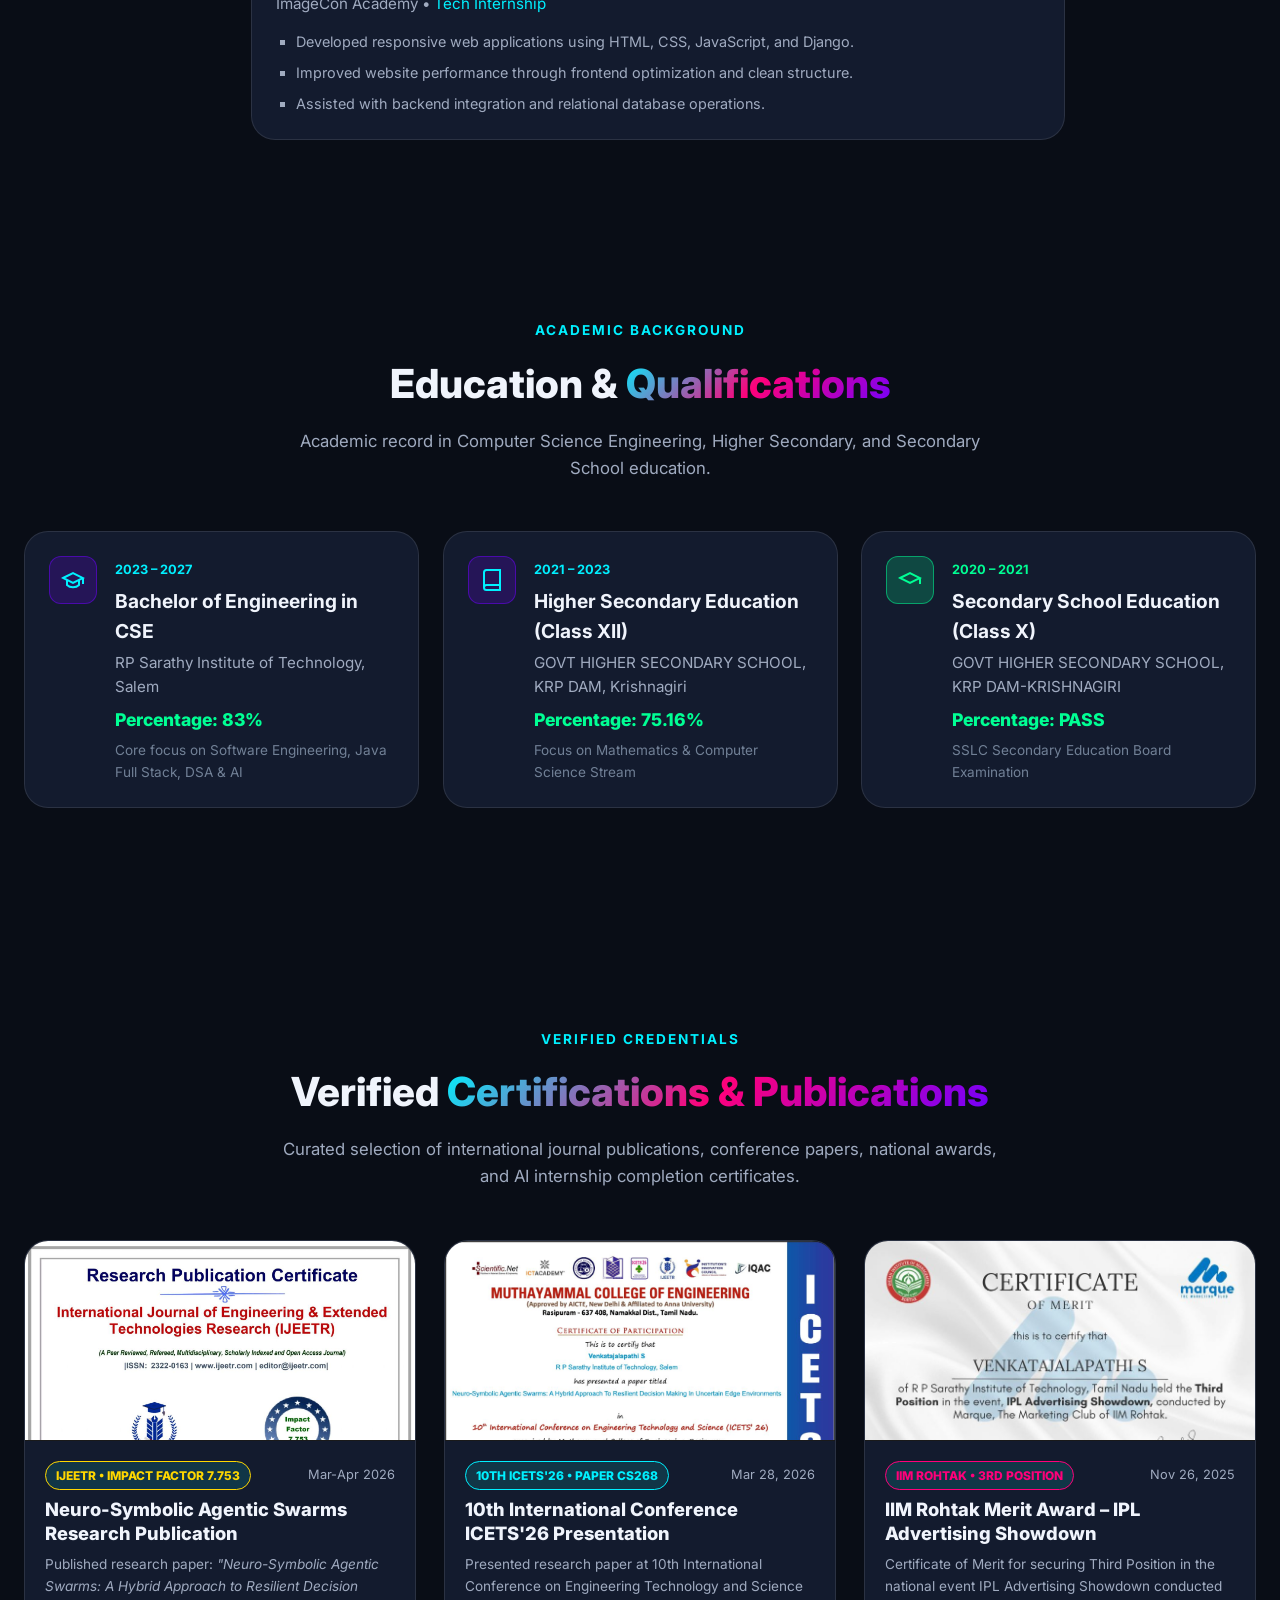
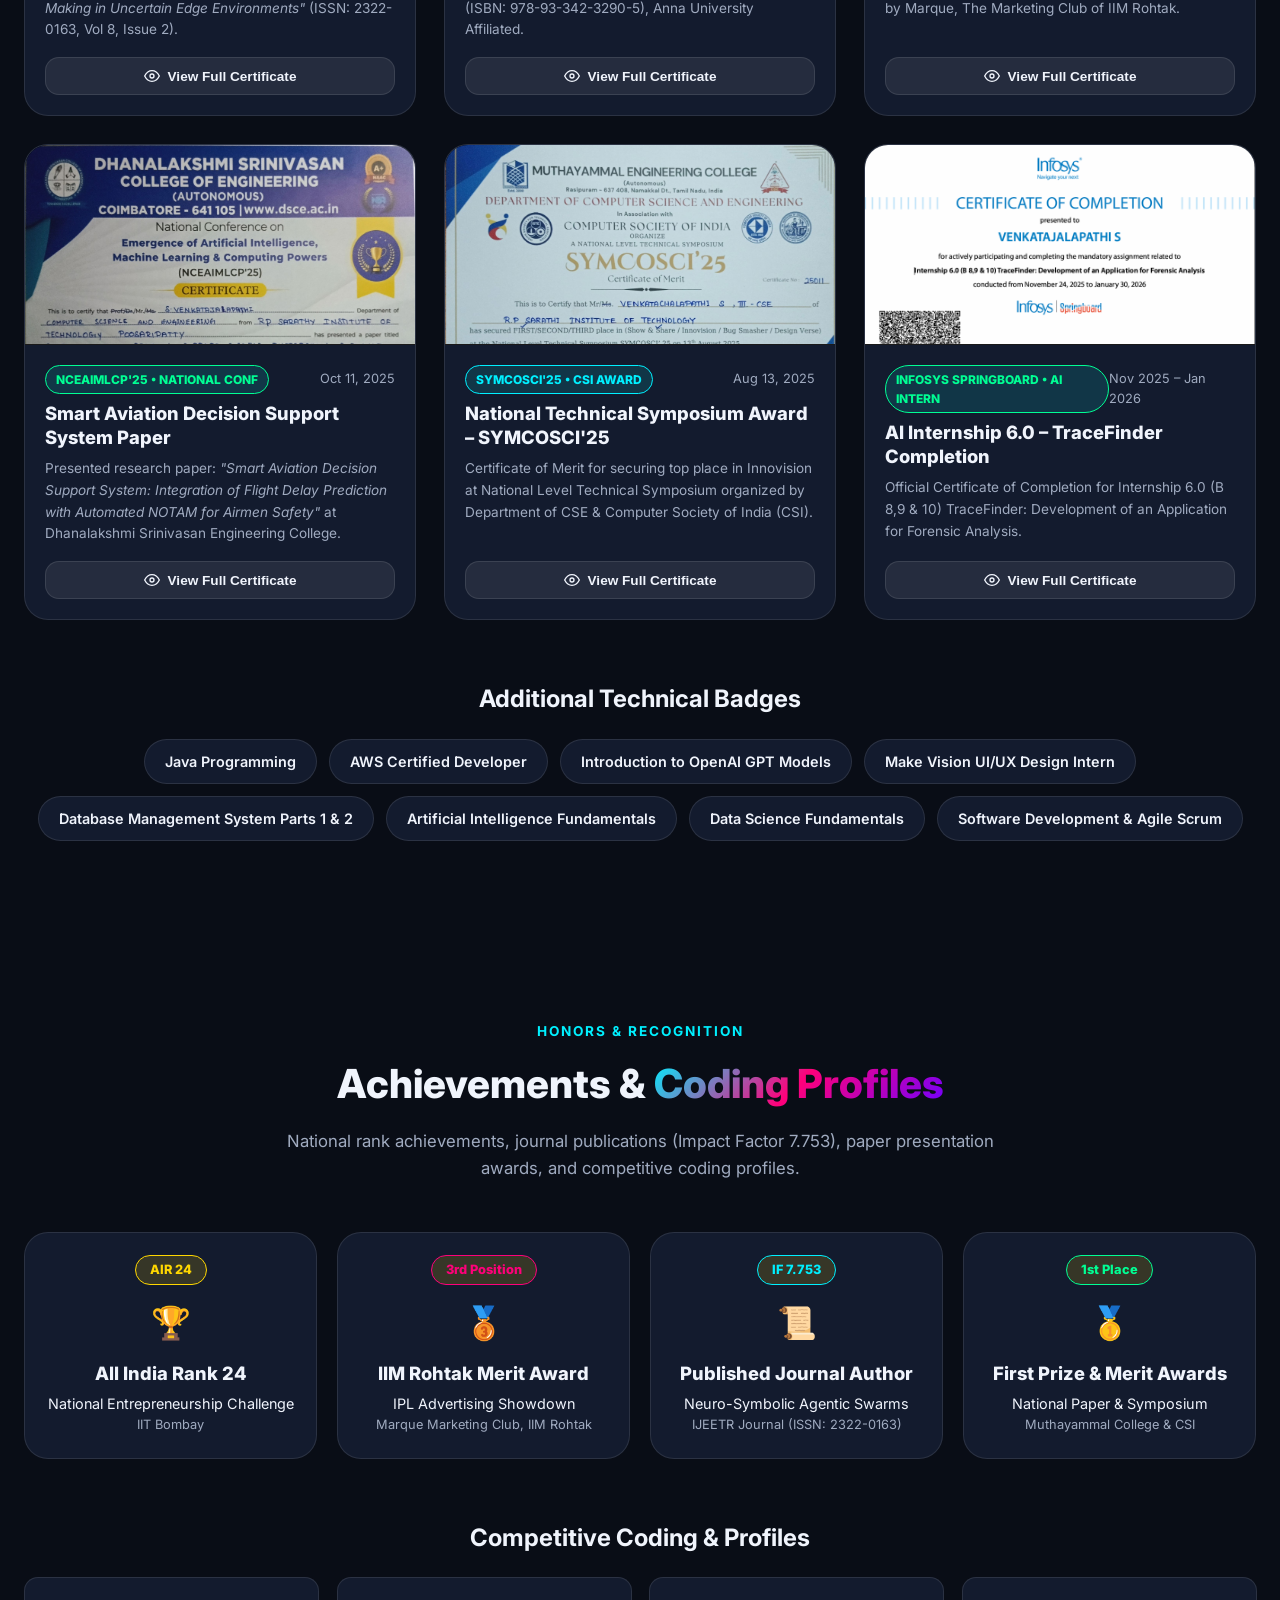
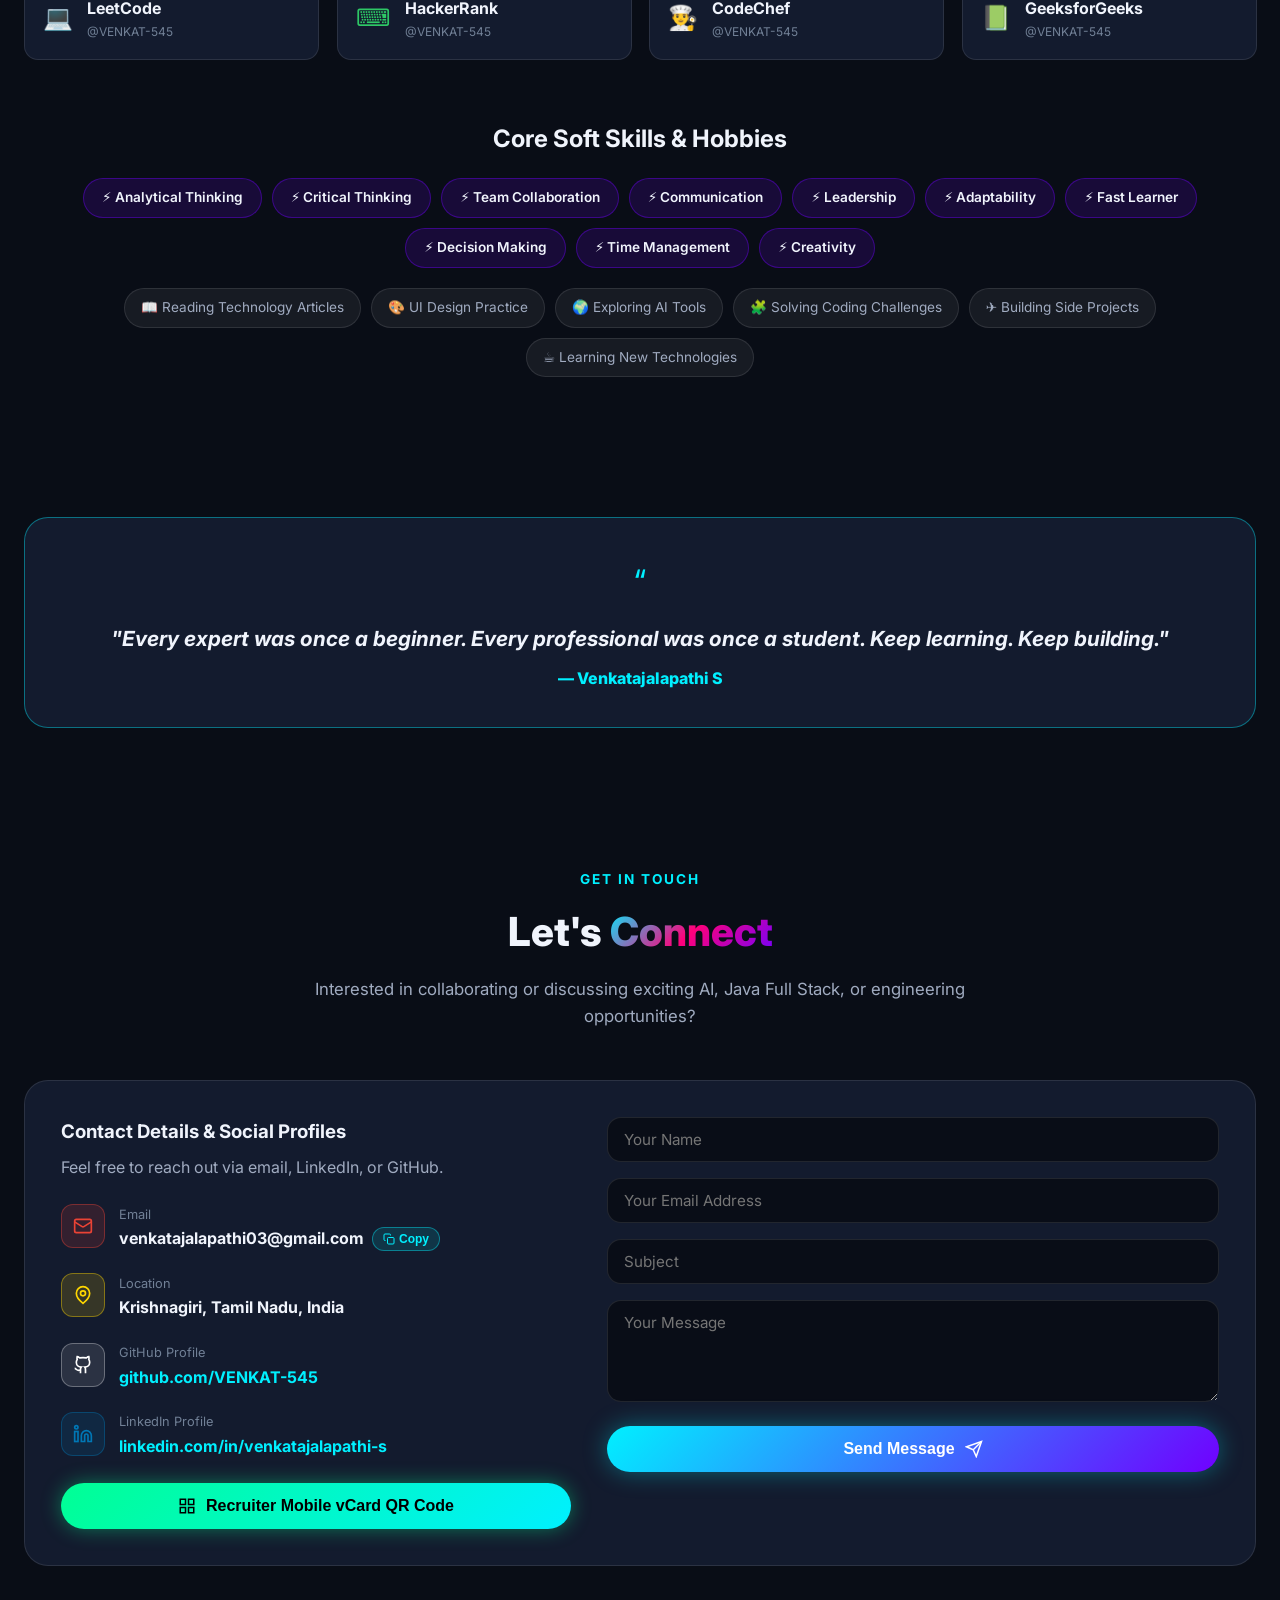
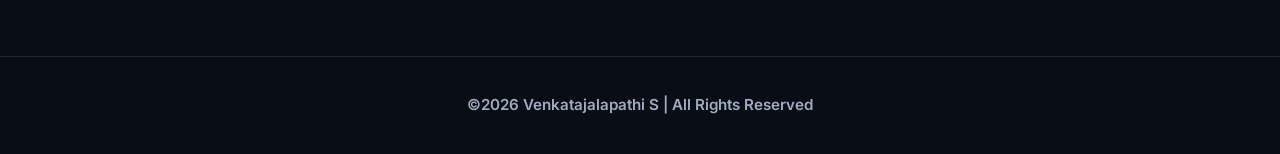
==== commit ddb53c4f: "Complete Developer Portfolio: index.html, CSS, profile photo and 17 certificates" ====
--- a/index.html
+++ b/index.html
@@ -1,425 +1,1251 @@
-<!DOCTYPE html>
-<html lang="en">
-<head>
-    <meta charset="UTF-8">
-    <meta name="viewport" content="width=device-width, initial-scale=1.0">
-    <title>Venkatajalapathi S - Portfolio</title>
-    <style>
-        /* Base Styles */
-        body {
-            font-family: 'Arial', sans-serif;
-            margin: 0;
-            padding: 0;
-            background: #f5f5f5;
-            color: #333;
-            line-height: 1.6;
-            overflow-x: hidden;
-        }
-    
-        /* Animated Gradient Header */
-        header {
-            background: linear-gradient(-45deg, #130aac, #1a237e, #2c23cc, #1a237e);
-            background-size: 400% 400%;
-            color: #fff;
-            padding: 3em 1em;
-            text-align: center;
-            position: relative;
-            animation: gradientBG 6s ease-in-out infinite;
-        }
-    
-        @keyframes gradientBG {
-            0% { background-position: 0% 50%; }
-            50% { background-position: 100% 50%; }
-            100% { background-position: 0% 50%; }
-        }
-    
-        /* Profile Image Animation */
-        .profile-img {
-            width: 150px;
-            height: 199px;
-            border-radius: 50%;
-            object-fit: cover;
-            border: 5px solid white;
-            margin: 0 auto 20px;
-            display: block;
-            box-shadow: 0 4px 15px rgba(0, 0, 0, 0.3);
-            transition: transform 0.5s ease, box-shadow 0.5s ease;
-            animation: float 3s ease-in-out infinite;
-        }
-    
-        @keyframes float {
-            0%, 100% { transform: translateY(0); }
-            50% { transform: translateY(-15px); }
-        }
-    
-        .profile-img:hover {
-            transform: scale(1.2);
-            box-shadow: 0 8px 25px rgba(0, 0, 0, 0.4);
-        }
-    
-        /* Section Entrances */
-        section {
-            padding: 30px 20px;
-            max-width: 1000px;
-            margin: 0 auto;
-            background: white;
-            box-shadow: 0 5px 15px rgba(0, 0, 0, 0.1);
-            margin-bottom: 30px;
-            border-radius: 10px;
-            opacity: 0;
-            transform: translateY(50px);
-            transition: opacity 0.8s ease-out, transform 0.8s ease-out;
-        }
-    
-        section.in-view {
-            opacity: 1;
-            transform: translateY(0);
-        }
-    
-        /* Card Hover Effects */
-        .card {
-            background: #f9f9f9;
-            padding: 20px;
-            border-radius: 10px;
-            box-shadow: 0 4px 6px rgba(0, 0, 0, 0.1);
-            transition: all 0.6s cubic-bezier(0.25, 1, 0.5, 1);
-            position: relative;
-            overflow: hidden;
-        }
-    
-        .card:hover {
-            transform: translateY(-15px) rotate(1deg);
-            box-shadow: 0 15px 30px rgba(0, 0, 0, 0.2);
-        }
-    
-        .card::after {
-            content: '';
-            position: absolute;
-            top: 0;
-            left: 0;
-            width: 100%;
-            height: 5px;
-            background: linear-gradient(90deg, #130aac, #aa1717);
-            transform: scaleX(0);
-            transform-origin: left;
-            transition: transform 0.6s ease;
-        }
-    
-        .card:hover::after {
-            transform: scaleX(1);
-        }
-    
-        /* Button Animations */
-        .btn {
-            display: inline-block;
-            background: #130aac;
-            color: white;
-            padding: 12px 25px;
-            border-radius: 30px;
-            margin: 10px 5px;
-            transition: all 0.4s ease;
-            position: relative;
-            overflow: hidden;
-            border: none;
-            font-weight: bold;
-            box-shadow: 0 4px 8px rgba(19, 10, 172, 0.3);
-        }
-    
-        .btn:hover {
-            background: #aa1717;
-            text-decoration: none;
-            transform: translateY(-5px) scale(1.1);
-            box-shadow: 0 7px 14px rgba(170, 23, 23, 0.4);
-        }
-    
-        .btn::before {
-            content: '';
-            position: absolute;
-            top: 0;
-            left: -100%;
-            width: 100%;
-            height: 100%;
-            background: linear-gradient(90deg, transparent, rgba(255, 255, 255, 0.2), transparent);
-            transition: 0.6s;
-        }
-    
-        .btn:hover::before {
-            left: 100%;
-        }
-    
-        /* Social Links Animation */
-        .social-links a {
-            color: white;
-            font-size: 1.8em;
-            transition: all 0.4s ease;
-            display: inline-block;
-        }
-    
-        .social-links a:hover {
-           
-            transform: translateY(-15px) scale(1.9);
-            color: #ffcc00;
-            text-shadow: 0 0 10px rgba(255, 204, 0, 0.8);
-        }
-    
-        /* Floating Elements */
-        @keyframes floating {
-            0% { transform: translateY(0px); }
-            50% { transform: translateY(-10px); }
-            100% { transform: translateY(0px); }
-        }
-    
-        .floating {
-            animation: floating 4s ease-in-out infinite;
-        }
-    
-        /* Pulse Animation */
-        @keyframes pulse {
-            0% { transform: scale(1); }
-            50% { transform: scale(1.1); }
-            100% { transform: scale(1); }
-        }
-    
-        .pulse {
-            animation: pulse 2.5s infinite;
-        }
-    
-        /* Glow Effect */
-        .glow {
-            text-shadow: 0 0 15px rgba(255, 255, 255, 0.9);
-        }
-    
-        /* Responsive Adjustments */
-        @media (max-width: 768px) {
-            header {
-                padding: 2em 1em;
-            }
-    
-            .profile-img {
-                width: 120px;
-                height: 120px;
-            }
-    
-            section {
-                padding: 20px 15px;
-                margin-bottom: 20px;
-            }
-        }
-    </style>    
-</head>
-<body>
-
-    <header>
-        <img src="My photo .png" alt="Venkatajalapathi S" class="profile-img">
-        <h1>Venkatajalapathi S</h1>
-        <h3>B.E Computer Science and Engineering</h3>
-        <p>Aspiring Developer | Data Science Enthusiast | UI UX Designer </p>
-        <div class="social-links">
-            <a href="https://www.linkedin.com/in/venkatajalapathi-s-3497632aa" target="_blank">LinkedIn </a>
-            <a href="https://github.com/UnfavVenkat/unfav_venkat.git" target="_blank"> GitHub </a>
-            <a href="mailto:venkatajalapathi03@gmail.com"> Email</a>
-        </div>
-    </header>
-
-    <section id="about">
-        <h2>About Me</h2>
-        <p>Hello! I am currently pursuing my Bachelor's degree in Computer Science and Engineering. 
-            I have a strong passion for technology, problem-solving, and innovation. My goal is to 
-            leverage my skills in development and data science to create impactful solutions.</p>
-    </section>
-
-    <section id="education">
-        <h2>Education</h2>
-        <div class="grid-container">
-            <div class="card">
-                <h3>Bachelor of Engineering in Computer Science</h3>
-                <p><strong>R P SARATHY INSTITUTE OF TECHNOLOGY,SALEM</strong></p>
-                <p>2023 - 2027</p>
-                <p>CGPA: 8.44/10.00</p>
-            </div>
-            <div class="card">
-                <h3>Higher Secondary Education</h3>
-                <p><strong>GOVT HIGHER SECONDARY SCHOOL,KRP DAM-KRISHNAGIRI</strong></p>
-                <p>2021 - 2023</p>
-                <p>Percentage: 75.8%</p>
-            </div>
-            <div class="card">
-                <h3>Secondary School Education</h3>
-                <p><strong>GOVT HIGHER SECONDARY SCHOOL,KRP DAM-KRISHNAGIRI</strong></p>
-                <p>2020 - 2021</p>
-                <p>Percentage: PASS</p>
-            </div>
-        </div>
-    </section>
-
-    <section id="skills-interests">
-        <h2>Skills & Interests</h2>
-        <div class="grid-container">
-            <div class="card">
-                <h3>Technical Skills</h3>
-                <ul>
-                    <li>Programming: Python, C, Java </li>
-                    <li>Web Development: HTML, CSS, JavaScript</li>
-                    <li>Data Science: Pandas, NumPy, Matplotlib, sklearn </li>
-                    <li>Database: SQL </li>
-                </ul>
-            </div>
-            <div class="card">
-                <h3>Interests</h3>
-                <ul>
-                    <li>Developer Roles</li>
-                    <li>Data Science</li>
-                    <li>Web Development</li>
-                    <li>AI & Machine Learning</li>
-                </ul>
-            </div>
-            <div class="card">
-                <h3>Hobbies</h3>
-                <ul>
-                    <li>Listening to Music</li>
-                    <li>Playing Cricket</li>
-                    <li>Reading Tech Blogs</li>
-                </ul>
-            </div>
-        </div>
-    </section>
-
-    <section id="projects">
-        <h2>Projects</h2>
-        <div class="grid-container">
-            <div class="card">
-                <h3>My Portfolio</h3>
-                <p>👋 Hi, I'm Venkatajalapathi S.
-                    A passionate Developer with a love for turning ideas into functional, elegant solutions. I specialize in [ HTML,CSS ,JavaScript,C,PYTHON ] and thrive on solving complex problems through clean, efficient code. Whether building scalable applications or optimizing performance, I'm driven by the endless possibilities of technology.
-                </p>
-                <a href="" class="btn">View Project</a>
-            </div>
-            <div class="card">
-                <h3>Mini Calculator </h3>
-                <p>A lightweight, no-JavaScript calculator demonstrating modern CSS techniques and semantic HTML structure.</p>
-                <a href="https://venkat-545.github.io/calculator/" class="btn">View Project</a>
-            </div>
-            <div class="card">
-                <h3>Image View Gallery</h3>
-                <p>A lightweight, mobile-friendly photo gallery built with pure HTML and CSS.</p>
-                <a href="https://venkat-545.github.io/ImageViewGalary/" class="btn">View Project</a>
-            </div>
-            <div class="card">
-                <h3>Mini Music player</h3>
-                <p>A lightweight, responsive audio player built with HTML, CSS, and JavaScript for seamless music playback.</p>
-                <a href=" https://venkat-545.github.io/musicplayer/" class="btn">View Project</a>
-            </div>
-        </div>
-    </section>
-
-    <section id="certifications">
-        <h2>Certifications & Awards</h2>
-        <div class="grid-container">
-            <div class="card">
-                <h3>ISTE Hackathon</h3>
-                <p>ISTE -ADHIYAMAN COLLEGE OF ENGINEERING-HOSUR</p>
-                <p>2025</p>
-                <a href="Venkatajalapathi ISTE hackathon.jpg" class="btn">View certification</a>
-            </div>
-            <div class="card">
-                <h3>ISTE- PAPER PRESENTAION</h3>
-                <p>ISTE -ADHIYAMAN COLLEGE OF ENGINEERING-HOSUR</p>
-                <p>2025</p>
-                <a href="Venkatajalapathi ISTE paper presentation.jpg" class="btn">View certification</a>
-            </div>
-            <div class="card">
-                <h3>ISTE- QUIZ</h3>
-                <p>ISTE -ADHIYAMAN COLLEGE OF ENGINEERING-HOSUR</p>
-                <p>2025</p>
-                <a href="Venkatajalapathi ISTE quiz .jpg" class="btn">View certification</a>
-            </div>
-            <div class="card">
-                <h3>ISTE BEST STUDENT AWARD 2024</h3>
-                <p>ISTE -ADHIYAMAN COLLEGE OF ENGINEERING-HOSUR</p>
-                <p>2025</p>
-                <a href="#" class="btn">View Award </a>
-            </div>
-        </div>
-    </section>
-
-    <section id="resume">
-        <h2>Resume</h2>
-        <div class="download-resume">
-            <p>Download my complete resume to learn more about my qualifications and experience.</p>
-            <a href="VENKATAJALAPATHI S(resume).pdf" download class="btn">Download Resume (PDF)</a>
-        </div>
-    </section>
-
-    <section id="contact">
-        <h2>Contact Me</h2>
-        <p>Feel free to reach out for collaborations or just to say hello!</p>
-        
-        <div class="grid-container">
-            <section>
-                <div class="View">
-                <h3>Contact Information</h3>
-                <p>Email: venkatajalapathi03@gmail.com</p>
-                <p>LinkedIn: <a href="https://www.linkedin.com/in/venkatajalapathi-s-3497632aa" target="_blank">Venkatajalapathi S</a></p>
-                <p>GitHub: <a href="https://github.com/UnfavVenkat/unfav_venkat.git" target="_blank">Venkat GitHub</a></p>
-                </div>
-            </section>
-
-            <h4>Location</h4>
-            <p>Tamil Nadu, India</p>                       
-            <div class="card">
-                <form class="contact-form" action="" method="POST" onsubmit="showNotification(event)">
-                    <input type="text" name="name" placeholder="Your Name" required>
-                    <input type="email" name="email" placeholder="Your Email" required>
-                    <textarea name="message" rows="5" placeholder="Your Message" required></textarea>
-                    <button type="submit">Send Message</button>
-                </form>
-                <div id="notification" style="display: none; margin-top: 10px; color: green;">
-                    Your message has been sent successfully!
-                </div>
-            </div>
-        </section>
-
-    <footer>
-        <p>&copy; 2025 Venkatajalapathi S | All Rights Reserved</p>
-        <div class="social-links">
-            <a href="https://www.linkedin.com/in/venkatajalapathi-s-3497632aa/" target="_blank">LinkedIn</a>
-            <a href="https://github.com/VENKAT-545" target="_blank">GitHub</a>
-            <a href="venkatajalapathi03@gmail.com">Email</a>
-        </div>
-    </footer>
-
-    <script>
-        // Intersection Observer for section animations
-        const sections = document.querySelectorAll('section');
-        
-        const observer = new IntersectionObserver((entries) => {
-            entries.forEach(entry => {
-                if (entry.isIntersecting) {
-                    entry.target.classList.add('in-view');
-                }
-            });
-        }, {
-            threshold: 0.1
-        });
-
-        sections.forEach(section => {
-            observer.observe(section);
-        });
-
-        // Form submission handler
-        function showNotification(event) {
-            event.preventDefault();
-            const notification = document.getElementById('notification');
-            notification.style.display = 'block';
-            
-            // Reset form
-            event.target.reset();
-            
-            // Hide notification after 3 seconds
-            setTimeout(() => {
-                notification.style.display = 'none';
-            }, 3000);
-        }
-    </script>
-</body>
-</html>+<!DOCTYPE html>
+<html lang="en">
+<head>
+  <meta charset="UTF-8">
+  <meta name="viewport" content="width=device-width, initial-scale=1.0">
+  <title>Venkatajalapathi S | Developer Portfolio</title>
+  <meta name="description" content="Portfolio of Venkatajalapathi S - Final Year CSE Student, Java Full Stack & AI/ML Developer, Infosys AI Intern & IIT Bombay AIR 24.">
+  <link rel="preconnect" href="https://fonts.googleapis.com">
+  <link rel="preconnect" href="https://fonts.gstatic.com" crossorigin>
+  <link href="https://fonts.googleapis.com/css2?family=Inter:wght@300;400;500;600;700;800;900&display=swap" rel="stylesheet">
+  
+  <!-- Canvas Confetti CDN -->
+  <script src="https://cdn.jsdelivr.net/npm/canvas-confetti@1.9.2/dist/confetti.browser.min.js"></script>
+
+  <link rel="stylesheet" href="./src/style.css">
+</head>
+<body>
+
+  <!-- Toast Notification Container -->
+  <div class="toast-container" id="toast-container"></div>
+
+  <!-- Navigation Bar -->
+  <nav class="navbar">
+    <div class="container nav-container">
+      <a href="#" class="nav-brand">
+        <div class="brand-avatar">VS</div>
+        <span>VENKATAJALAPATHI S</span>
+      </a>
+
+      <ul class="nav-links" id="nav-links">
+        <li><a href="#about" class="nav-link active">About</a></li>
+        <li><a href="#skills" class="nav-link">Skills</a></li>
+        <li><a href="#learning" class="nav-link">Learning</a></li>
+        <li><a href="#projects" class="nav-link">Projects</a></li>
+        <li><a href="#experience" class="nav-link">Experience</a></li>
+        <li><a href="#education" class="nav-link">Education</a></li>
+        <li><a href="#certifications" class="nav-link">Certifications</a></li>
+        <li><a href="#achievements" class="nav-link">Achievements</a></li>
+        <li><a href="#contact" class="nav-link">Contact</a></li>
+      </ul>
+
+      <div class="nav-cta">
+        <a href="./assets/Venkatajalapathi_S_Resume.pdf" target="_blank" class="btn-resume" download>
+          <svg width="18" height="18" viewBox="0 0 24 24" fill="none" stroke="currentColor" stroke-width="2"><path d="M21 15v4a2 2 0 0 1-2 2H5a2 2 0 0 1-2-2v-4"></path><polyline points="7 10 12 15 17 10"></polyline><line x1="12" x2="12" y1="15" y2="3"></line></svg> Resume PDF
+        </a>
+        <button class="mobile-toggle" id="mobile-menu-btn">
+          <svg width="24" height="24" viewBox="0 0 24 24" fill="none" stroke="currentColor" stroke-width="2"><line x1="3" y1="12" x2="21" y2="12"></line><line x1="3" y1="6" x2="21" y2="6"></line><line x1="3" y1="18" x2="21" y2="18"></line></svg>
+        </button>
+      </div>
+    </div>
+  </nav>
+
+  <!-- Hero Section -->
+  <section class="hero" id="about">
+    <div class="container hero-content">
+      <div class="hero-text">
+        <div class="hero-badge-pill float-anim">
+          <svg width="16" height="16" viewBox="0 0 24 24" fill="none" stroke="currentColor" stroke-width="2"><path d="m12 3-1.912 5.813a2 2 0 0 1-1.275 1.275L3 12l5.813 1.912a2 2 0 0 1 1.275 1.275L12 21l1.912-5.813a2 2 0 0 1 1.275-1.275L21 12l-5.813-1.912a2 2 0 0 1-1.275-1.275L12 3z"/></svg> Final Year Computer Science Engineering Student
+        </div>
+        <h1 class="hero-title">
+          Hi, I'm <span class="text-gradient">Venkatajalapathi S</span>
+        </h1>
+        <div class="hero-subtitle">
+          <span id="typing-text">Final Year Computer Science Engineering Student</span><span class="typing-cursor"></span>
+        </div>
+        <p class="hero-description">
+          Motivated Computer Science Engineering student with strong analytical thinking, problem-solving abilities, and software development skills. Published researcher in Neuro-Symbolic AI & Agentic Swarms, Infosys AI Intern, and IIT Bombay AIR 24 ranker.
+        </p>
+
+        <!-- Highlights Grid -->
+        <div class="hero-highlights-grid">
+          <div class="highlight-card tilt-card">
+            <div class="highlight-icon" style="color: #FFD700;">
+              <svg width="20" height="20" viewBox="0 0 24 24" fill="none" stroke="currentColor" stroke-width="2"><path d="M6 9H4.5a2.5 2.5 0 0 1 0-5H6"></path><path d="M18 9h1.5a2.5 2.5 0 0 0 0-5H18"></path><path d="M4 22h16"></path><path d="M10 14.66V17c0 .55-.47.98-.97 1.21C7.85 18.75 7 20.24 7 22"></path><path d="M14 14.66V17c0 .55.47.98.97 1.21C16.15 18.75 17 20.24 17 22"></path><path d="M18 2H6v7a6 6 0 0 0 12 0V2z"></path></svg>
+            </div>
+            <div class="highlight-info"><label>Highlight</label><span>IIT Bombay AIR 24</span></div>
+          </div>
+          <div class="highlight-card tilt-card">
+            <div class="highlight-icon" style="color: #00F0FF;">
+              <svg width="20" height="20" viewBox="0 0 24 24" fill="none" stroke="currentColor" stroke-width="2"><path d="M12 2a10 10 0 1 0 10 10A10 10 0 0 0 12 2zm0 18a8 8 0 1 1 8-8 8 8 0 0 1-8 8z"></path></svg>
+            </div>
+            <div class="highlight-info"><label>Highlight</label><span>Infosys AI Intern</span></div>
+          </div>
+          <div class="highlight-card tilt-card">
+            <div class="highlight-icon" style="color: #7000FF;">
+              <svg width="20" height="20" viewBox="0 0 24 24" fill="none" stroke="currentColor" stroke-width="2"><path d="M22 10v6M2 10l10-5 10 5-10 5z"></path><path d="M6 12v5c3 3 9 3 12 0v-5"></path></svg>
+            </div>
+            <div class="highlight-info"><label>Highlight</label><span>B.E. CSE 83%</span></div>
+          </div>
+          <div class="highlight-card tilt-card">
+            <div class="highlight-icon" style="color: #FF007A;">
+              <svg width="20" height="20" viewBox="0 0 24 24" fill="none" stroke="currentColor" stroke-width="2"><polyline points="16 18 22 12 16 6"></polyline><polyline points="8 6 2 12 8 18"></polyline></svg>
+            </div>
+            <div class="highlight-info"><label>Highlight</label><span>Impact Factor 7.75 Author</span></div>
+          </div>
+        </div>
+
+        <div class="hero-actions">
+          <a href="#projects" class="btn-primary glow-pulse">
+            Explore Projects <svg width="18" height="18" viewBox="0 0 24 24" fill="none" stroke="currentColor" stroke-width="2"><line x1="5" y1="12" x2="19" y2="12"></line><polyline points="12 5 19 12 12 19"></polyline></svg>
+          </a>
+          <a href="https://github.com/VENKAT-545" target="_blank" class="btn-secondary">
+            <svg width="20" height="20" viewBox="0 0 24 24" fill="none" stroke="currentColor" stroke-width="2"><path d="M15 22v-4a4.8 4.8 0 0 0-1-3.5c3 0 6-2 6-5.5.08-1.25-.27-2.48-1-3.5.28-1.15.28-2.35 0-3.5 0 0-1 0-3 1.5-2.64-.5-5.36-.5-8 0C6 2 5 2 5 2c-.3 1.15-.3 2.35 0 3.5A5.403 5.403 0 0 0 4 9c0 3.5 3 5.5 6 5.5-.39.49-.68 1.05-.85 1.65-.17.6-.22 1.23-.15 1.85v4"></path><path d="M9 18c-4.51 2-5-2-7-2"></path></svg> GitHub Profile
+          </a>
+          <button onclick="openQrModal()" class="btn-secondary" style="border-color: var(--green); color: var(--green);">
+            <svg width="20" height="20" viewBox="0 0 24 24" fill="none" stroke="currentColor" stroke-width="2"><rect x="3" y="3" width="7" height="7"></rect><rect x="14" y="3" width="7" height="7"></rect><rect x="14" y="14" width="7" height="7"></rect><rect x="3" y="14" width="7" height="7"></rect></svg> Recruiter QR Code
+          </button>
+        </div>
+      </div>
+
+      <!-- Profile Photo Showcase Card -->
+      <div class="hero-profile-card">
+        <div class="profile-card-inner tilt-card">
+          <div class="profile-image-wrapper">
+            <img src="./assets/profile.jpg" alt="Venkatajalapathi S" class="profile-img" onerror="this.src='https://images.unsplash.com/photo-1534528741775-53994a69daeb?auto=format&fit=crop&w=400&q=80'">
+            <div class="profile-glow"></div>
+            <div class="open-to-work-badge">
+              <span class="pulse-dot"></span> Open to Work
+            </div>
+          </div>
+          <div class="profile-card-details">
+            <h3>Venkatajalapathi S</h3>
+            <p style="color: var(--cyan); font-weight: 600; font-size: 0.9rem;">Java Full Stack & AI/ML Developer</p>
+            <p style="color: var(--text-muted); font-size: 0.8rem; margin-top: 4px;">📍 Krishnagiri, Tamil Nadu, India</p>
+
+            <!-- Social Logo Badges -->
+            <div class="profile-social-row">
+              <a href="https://github.com/VENKAT-545" target="_blank" class="social-icon-btn github-btn" title="GitHub Profile">
+                <svg width="20" height="20" viewBox="0 0 24 24" fill="none" stroke="currentColor" stroke-width="2"><path d="M15 22v-4a4.8 4.8 0 0 0-1-3.5c3 0 6-2 6-5.5.08-1.25-.27-2.48-1-3.5.28-1.15.28-2.35 0-3.5 0 0-1 0-3 1.5-2.64-.5-5.36-.5-8 0C6 2 5 2 5 2c-.3 1.15-.3 2.35 0 3.5A5.403 5.403 0 0 0 4 9c0 3.5 3 5.5 6 5.5-.39.49-.68 1.05-.85 1.65-.17.6-.22 1.23-.15 1.85v4"></path><path d="M9 18c-4.51 2-5-2-7-2"></path></svg>
+                <span class="social-tooltip">GitHub</span>
+              </a>
+              <a href="https://www.linkedin.com/in/venkatajalapathi-s-3497632aa/" target="_blank" class="social-icon-btn linkedin-btn" title="LinkedIn Profile">
+                <svg width="20" height="20" viewBox="0 0 24 24" fill="none" stroke="currentColor" stroke-width="2"><path d="M16 8a6 6 0 0 1 6 6v7h-4v-7a2 2 0 0 0-2-2 2 2 0 0 0-2 2v7h-4v-7a6 6 0 0 1 6-6z"></path><rect x="2" y="9" width="4" height="12"></rect><circle cx="4" cy="4" r="2"></circle></svg>
+                <span class="social-tooltip">LinkedIn</span>
+              </a>
+              <button onclick="copyEmailToClipboard()" class="social-icon-btn email-btn" title="Copy Email">
+                <svg width="20" height="20" viewBox="0 0 24 24" fill="none" stroke="currentColor" stroke-width="2"><rect width="20" height="16" x="2" y="4" rx="2"></rect><path d="m22 7-8.97 5.7a1.94 1.94 0 0 1-2.06 0L2 7"></path></svg>
+                <span class="social-tooltip">Copy Email</span>
+              </button>
+              <button onclick="openQrModal()" class="social-icon-btn qr-btn" title="Recruiter Contact QR Code">
+                <svg width="20" height="20" viewBox="0 0 24 24" fill="none" stroke="currentColor" stroke-width="2"><rect x="3" y="3" width="7" height="7"></rect><rect x="14" y="3" width="7" height="7"></rect><rect x="14" y="14" width="7" height="7"></rect><rect x="3" y="14" width="7" height="7"></rect></svg>
+                <span class="social-tooltip">vCard QR Code</span>
+              </button>
+              <a href="./assets/Venkatajalapathi_S_Resume.pdf" target="_blank" download class="social-icon-btn portfolio-btn" title="Download Resume PDF">
+                <svg width="20" height="20" viewBox="0 0 24 24" fill="none" stroke="currentColor" stroke-width="2"><path d="M21 15v4a2 2 0 0 1-2 2H5a2 2 0 0 1-2-2v-4"></path><polyline points="7 10 12 15 17 10"></polyline><line x1="12" x2="12" y1="15" y2="3"></line></svg>
+                <span class="social-tooltip">Resume PDF</span>
+              </a>
+            </div>
+          </div>
+        </div>
+      </div>
+    </div>
+  </section>
+
+  <!-- Technical Skills Section -->
+  <section id="skills">
+    <div class="container">
+      <div class="section-header">
+        <span class="section-tag">Technical Competencies</span>
+        <h2 class="section-title">Interactive <span class="text-gradient">Skill Matrix</span></h2>
+        <p class="section-subtitle">Categorized expertise in Java Full Stack, AI/ML, Web Frameworks, Databases, and Developer Tools.</p>
+      </div>
+
+      <div class="skills-tabs" id="skills-tabs">
+        <button class="tab-btn active" data-category="all">All Skills</button>
+        <button class="tab-btn" data-category="programming">Programming</button>
+        <button class="tab-btn" data-category="frontend">Frontend</button>
+        <button class="tab-btn" data-category="backend">Backend</button>
+        <button class="tab-btn" data-category="ai_ml">AI & ML</button>
+        <button class="tab-btn" data-category="databases_cloud">Databases & Cloud</button>
+        <button class="tab-btn" data-category="tools">Developer Tools</button>
+      </div>
+
+      <div class="skills-grid" id="skills-container">
+        <!-- Pre-rendered Skills Cards -->
+        <div class="skill-card tilt-card" data-cat="programming">
+          <div class="skill-header"><span class="skill-name">Java</span><span class="skill-level-text" style="color: #00F0FF;">72%</span></div>
+          <div class="skill-bar-bg"><div class="skill-bar-fill" style="width: 72%; background: linear-gradient(90deg, #00F0FF, var(--purple));"></div></div>
+          <p class="skill-desc">Core Java, OOP, Data Structures & Backend Systems</p>
+        </div>
+        <div class="skill-card tilt-card" data-cat="programming">
+          <div class="skill-header"><span class="skill-name">Python</span><span class="skill-level-text" style="color: #00F0FF;">74%</span></div>
+          <div class="skill-bar-bg"><div class="skill-bar-fill" style="width: 74%; background: linear-gradient(90deg, #00F0FF, var(--purple));"></div></div>
+          <p class="skill-desc">Used in AI/ML, Flask, Django, OpenCV & Data Analytics</p>
+        </div>
+        <div class="skill-card tilt-card" data-cat="programming">
+          <div class="skill-header"><span class="skill-name">JavaScript</span><span class="skill-level-text" style="color: #00F0FF;">70%</span></div>
+          <div class="skill-bar-bg"><div class="skill-bar-fill" style="width: 70%; background: linear-gradient(90deg, #00F0FF, var(--purple));"></div></div>
+          <p class="skill-desc">ES6+, Async Logic, DOM & Modern Web UI</p>
+        </div>
+        <div class="skill-card tilt-card" data-cat="programming">
+          <div class="skill-header"><span class="skill-name">SQL</span><span class="skill-level-text" style="color: #00F0FF;">72%</span></div>
+          <div class="skill-bar-bg"><div class="skill-bar-fill" style="width: 72%; background: linear-gradient(90deg, #00F0FF, var(--purple));"></div></div>
+          <p class="skill-desc">Relational Queries, Schema Design & Database Operations</p>
+        </div>
+        <div class="skill-card tilt-card" data-cat="frontend">
+          <div class="skill-header"><span class="skill-name">HTML5 & CSS3</span><span class="skill-level-text" style="color: #FF007A;">74%</span></div>
+          <div class="skill-bar-bg"><div class="skill-bar-fill" style="width: 74%; background: linear-gradient(90deg, #FF007A, var(--purple));"></div></div>
+          <p class="skill-desc">Semantic Markup, Modern CSS Variables & Animations</p>
+        </div>
+        <div class="skill-card tilt-card" data-cat="backend">
+          <div class="skill-header"><span class="skill-name">Flask</span><span class="skill-level-text" style="color: #7000FF;">68%</span></div>
+          <div class="skill-bar-bg"><div class="skill-bar-fill" style="width: 68%; background: linear-gradient(90deg, #7000FF, var(--cyan));"></div></div>
+          <p class="skill-desc">Python Microframework for REST APIs & Web Services</p>
+        </div>
+        <div class="skill-card tilt-card" data-cat="backend">
+          <div class="skill-header"><span class="skill-name">Django</span><span class="skill-level-text" style="color: #7000FF;">65%</span></div>
+          <div class="skill-bar-bg"><div class="skill-bar-fill" style="width: 65%; background: linear-gradient(90deg, #7000FF, var(--cyan));"></div></div>
+          <p class="skill-desc">Full-Stack Python Web Development & ORM</p>
+        </div>
+        <div class="skill-card tilt-card" data-cat="ai_ml">
+          <div class="skill-header"><span class="skill-name">OpenCV</span><span class="skill-level-text" style="color: #00FF94;">70%</span></div>
+          <div class="skill-bar-bg"><div class="skill-bar-fill" style="width: 70%; background: linear-gradient(90deg, #00FF94, var(--purple));"></div></div>
+          <p class="skill-desc">Document Analysis & Forensic Computer Vision</p>
+        </div>
+        <div class="skill-card tilt-card" data-cat="ai_ml">
+          <div class="skill-header"><span class="skill-name">Machine Learning</span><span class="skill-level-text" style="color: #00FF94;">68%</span></div>
+          <div class="skill-bar-bg"><div class="skill-bar-fill" style="width: 68%; background: linear-gradient(90deg, #00FF94, var(--purple));"></div></div>
+          <p class="skill-desc">Classification Models, Feature Extraction & Evaluation</p>
+        </div>
+        <div class="skill-card tilt-card" data-cat="databases_cloud">
+          <div class="skill-header"><span class="skill-name">MySQL & SQLite</span><span class="skill-level-text" style="color: #FFD700;">88%</span></div>
+          <div class="skill-bar-bg"><div class="skill-bar-fill" style="width: 88%; background: linear-gradient(90deg, #FFD700, var(--purple));"></div></div>
+          <p class="skill-desc">Relational DB Operations & Database Schema Design</p>
+        </div>
+        <div class="skill-card tilt-card" data-cat="tools">
+          <div class="skill-header"><span class="skill-name">Git & GitHub</span><span class="skill-level-text" style="color: #FFAB00;">92%</span></div>
+          <div class="skill-bar-bg"><div class="skill-bar-fill" style="width: 92%; background: linear-gradient(90deg, #FFAB00, var(--purple));"></div></div>
+          <p class="skill-desc">Version Control, Open Source & Team Collaboration</p>
+        </div>
+        <div class="skill-card tilt-card" data-cat="tools">
+          <div class="skill-header"><span class="skill-name">VS Code, Figma & Postman</span><span class="skill-level-text" style="color: #FFAB00;">90%</span></div>
+          <div class="skill-bar-bg"><div class="skill-bar-fill" style="width: 90%; background: linear-gradient(90deg, #FFAB00, var(--purple));"></div></div>
+          <p class="skill-desc">Development Environment, UI Wireframing & API Testing</p>
+        </div>
+      </div>
+    </div>
+  </section>
+
+  <!-- Currently Learning & Tech Progress -->
+  <section id="learning">
+    <div class="container">
+      <div class="section-header">
+        <span class="section-tag">Continuous Growth</span>
+        <h2 class="section-title">Currently <span class="text-gradient">Learning & Mastering</span></h2>
+        <p class="section-subtitle">Active tech stack development, framework mastery, and algorithms progress.</p>
+      </div>
+
+      <div class="learning-grid">
+        <div class="learning-card tilt-card">
+          <div class="learning-top"><span class="learning-tech">☕ Java Full Stack</span><span class="learning-percent">72%</span></div>
+          <div class="skill-bar-bg"><div class="skill-bar-fill" style="width: 72%; background: linear-gradient(90deg, var(--cyan), var(--green));"></div></div>
+          <div class="learning-ascii">███████░░░</div>
+        </div>
+        <div class="learning-card tilt-card">
+          <div class="learning-top"><span class="learning-tech">📚 Data Structures & Algorithms</span><span class="learning-percent" style="color: #FF007A;">45%</span></div>
+          <div class="skill-bar-bg"><div class="skill-bar-fill" style="width: 45%; background: linear-gradient(90deg, #FF007A, var(--purple));"></div></div>
+          <div class="learning-ascii">████░░░░░░</div>
+        </div>
+        <div class="learning-card tilt-card">
+          <div class="learning-top"><span class="learning-tech">🤖 Artificial Intelligence</span><span class="learning-percent">68%</span></div>
+          <div class="skill-bar-bg"><div class="skill-bar-fill" style="width: 68%; background: linear-gradient(90deg, var(--cyan), var(--green));"></div></div>
+          <div class="learning-ascii">██████░░░░</div>
+        </div>
+        <div class="learning-card tilt-card">
+          <div class="learning-top"><span class="learning-tech">🗄 SQL & MySQL</span><span class="learning-percent">88%</span></div>
+          <div class="skill-bar-bg"><div class="skill-bar-fill" style="width: 88%; background: linear-gradient(90deg, var(--cyan), var(--green));"></div></div>
+          <div class="learning-ascii">█████████░</div>
+        </div>
+        <div class="learning-card tilt-card">
+          <div class="learning-top"><span class="learning-tech">🌱 Spring Boot</span><span class="learning-percent">65%</span></div>
+          <div class="skill-bar-bg"><div class="skill-bar-fill" style="width: 65%; background: linear-gradient(90deg, var(--cyan), var(--green));"></div></div>
+          <div class="learning-ascii">██████░░░░</div>
+        </div>
+        <div class="learning-card tilt-card">
+          <div class="learning-top"><span class="learning-tech">☁ Cloud Computing (AWS)</span><span class="learning-percent">68%</span></div>
+          <div class="skill-bar-bg"><div class="skill-bar-fill" style="width: 68%; background: linear-gradient(90deg, var(--cyan), var(--green));"></div></div>
+          <div class="learning-ascii">██████░░░░</div>
+        </div>
+        <div class="learning-card tilt-card">
+          <div class="learning-top"><span class="learning-tech">🔗 REST APIs</span><span class="learning-percent">70%</span></div>
+          <div class="skill-bar-bg"><div class="skill-bar-fill" style="width: 70%; background: linear-gradient(90deg, var(--cyan), var(--green));"></div></div>
+          <div class="learning-ascii">███████░░░</div>
+        </div>
+        <div class="learning-card tilt-card">
+          <div class="learning-top"><span class="learning-tech">⚛ React.js</span><span class="learning-percent">60%</span></div>
+          <div class="skill-bar-bg"><div class="skill-bar-fill" style="width: 60%; background: linear-gradient(90deg, var(--cyan), var(--green));"></div></div>
+          <div class="learning-ascii">██████░░░░</div>
+        </div>
+      </div>
+    </div>
+  </section>
+
+  <!-- Featured Projects -->
+  <section id="projects">
+    <div class="container">
+      <div class="section-header">
+        <span class="section-tag">Featured Work</span>
+        <h2 class="section-title">Innovative <span class="text-gradient">Projects</span></h2>
+        <p class="section-subtitle">Explore AI-driven travel planning, forensic computer vision solutions, and full-stack web applications.</p>
+      </div>
+
+      <div class="projects-grid">
+        <!-- Trip AI -->
+        <div class="project-card tilt-card">
+          <div class="project-banner" style="background: linear-gradient(135deg, rgba(0, 240, 255, 0.25), rgba(112, 0, 255, 0.25));">
+            <div class="project-banner-icon float-anim" style="color: var(--cyan);">
+              <svg width="48" height="48" viewBox="0 0 24 24" fill="none" stroke="currentColor" stroke-width="2"><circle cx="12" cy="12" r="10"></circle><polygon points="16.24 7.76 14.12 14.12 7.76 16.24 9.88 9.88 16.24 7.76"></polygon></svg>
+            </div>
+            <span class="project-status-badge" style="border-color: var(--cyan); color: var(--cyan);">Ongoing</span>
+          </div>
+          <div class="project-body">
+            <span class="project-category">AI & Web Platform</span>
+            <h3 class="project-title">Trip AI</h3>
+            <p class="project-summary">An intelligent travel recommendation & itinerary platform that recommends destinations based on user preferences, budget, and travel interests.</p>
+            <div class="project-tags">
+              <span class="tag-chip">Flask</span>
+              <span class="tag-chip">Python</span>
+              <span class="tag-chip">SQLite</span>
+              <span class="tag-chip">AI Recommendation</span>
+            </div>
+            <div class="project-metrics-row">
+              <div class="metric-item"><span class="metric-label">Itineraries</span><span class="metric-val">100%</span></div>
+              <div class="metric-item"><span class="metric-label">Budget Est.</span><span class="metric-val">Dynamic</span></div>
+              <div class="metric-item"><span class="metric-label">Backend</span><span class="metric-val">Flask</span></div>
+            </div>
+            <a href="https://github.com/VENKAT-545" target="_blank" class="btn-project-details">
+              <svg width="18" height="18" viewBox="0 0 24 24" fill="none" stroke="currentColor" stroke-width="2"><path d="M15 22v-4a4.8 4.8 0 0 0-1-3.5c3 0 6-2 6-5.5.08-1.25-.27-2.48-1-3.5.28-1.15.28-2.35 0-3.5 0 0-1 0-3 1.5-2.64-.5-5.36-.5-8 0C6 2 5 2 5 2c-.3 1.15-.3 2.35 0 3.5A5.403 5.403 0 0 0 4 9c0 3.5 3 5.5 6 5.5-.39.49-.68 1.05-.85 1.65-.17.6-.22 1.23-.15 1.85v4"></path></svg> View Repository on GitHub
+            </a>
+          </div>
+        </div>
+
+        <!-- Bookify App -->
+        <div class="project-card tilt-card">
+          <div class="project-banner" style="background: linear-gradient(135deg, rgba(255, 0, 122, 0.25), rgba(255, 171, 0, 0.25));">
+            <div class="project-banner-icon float-anim" style="color: #FF007A;">
+              <svg width="48" height="48" viewBox="0 0 24 24" fill="none" stroke="currentColor" stroke-width="2"><path d="m19 21-7-4-7 4V5a2 2 0 0 1 2-2h10a2 2 0 0 1 2 2v16z"></path></svg>
+            </div>
+            <span class="project-status-badge" style="border-color: #FF007A; color: #FF007A;">Completed</span>
+          </div>
+          <div class="project-body">
+            <span class="project-category">Full-Stack Web App</span>
+            <h3 class="project-title">Bookify App</h3>
+            <p class="project-summary">A responsive web application for exploring destinations and managing travel bookings with an intuitive, mobile-friendly user interface.</p>
+            <div class="project-tags">
+              <span class="tag-chip">HTML</span>
+              <span class="tag-chip">CSS</span>
+              <span class="tag-chip">JavaScript</span>
+              <span class="tag-chip">Python</span>
+            </div>
+            <div class="project-metrics-row">
+              <div class="metric-item"><span class="metric-label">UX Usability</span><span class="metric-val">+40%</span></div>
+              <div class="metric-item"><span class="metric-label">Workflow</span><span class="metric-val">Simplified</span></div>
+              <div class="metric-item"><span class="metric-label">Stack</span><span class="metric-val">JS / Python</span></div>
+            </div>
+            <a href="https://github.com/VENKAT-545/venkat-bookify.app" target="_blank" class="btn-project-details">
+              <svg width="18" height="18" viewBox="0 0 24 24" fill="none" stroke="currentColor" stroke-width="2"><path d="M15 22v-4a4.8 4.8 0 0 0-1-3.5c3 0 6-2 6-5.5.08-1.25-.27-2.48-1-3.5.28-1.15.28-2.35 0-3.5 0 0-1 0-3 1.5-2.64-.5-5.36-.5-8 0C6 2 5 2 5 2c-.3 1.15-.3 2.35 0 3.5A5.403 5.403 0 0 0 4 9c0 3.5 3 5.5 6 5.5-.39.49-.68 1.05-.85 1.65-.17.6-.22 1.23-.15 1.85v4"></path></svg> View Repository on GitHub
+            </a>
+          </div>
+        </div>
+
+        <!-- TraceFinder -->
+        <div class="project-card tilt-card">
+          <div class="project-banner" style="background: linear-gradient(135deg, rgba(0, 255, 148, 0.25), rgba(0, 240, 255, 0.25));">
+            <div class="project-banner-icon float-anim" style="color: #00FF94;">
+              <svg width="48" height="48" viewBox="0 0 24 24" fill="none" stroke="currentColor" stroke-width="2"><path d="M12 22s8-4 8-10V5l-8-3-8 3v7c0 6 8 10 8 10z"></path><path d="m9 12 2 2 4-4"></path></svg>
+            </div>
+            <span class="project-status-badge" style="border-color: #00FF94; color: #00FF94;">Completed</span>
+          </div>
+          <div class="project-body">
+            <span class="project-category">AI & Computer Vision</span>
+            <h3 class="project-title">TraceFinder</h3>
+            <p class="project-summary">AI-based forensic system that identifies scanner devices from scanned document images using Machine Learning and feature extraction.</p>
+            <div class="project-tags">
+              <span class="tag-chip">Python</span>
+              <span class="tag-chip">OpenCV</span>
+              <span class="tag-chip">Machine Learning</span>
+              <span class="tag-chip">500+ Dataset</span>
+            </div>
+            <div class="project-metrics-row">
+              <div class="metric-item"><span class="metric-label">Images</span><span class="metric-val">500+</span></div>
+              <div class="metric-item"><span class="metric-label">Domain</span><span class="metric-val">AI Forensics</span></div>
+              <div class="metric-item"><span class="metric-label">Core</span><span class="metric-val">OpenCV</span></div>
+            </div>
+            <a href="https://github.com/VENKAT-545/AI_tracefinder" target="_blank" class="btn-project-details">
+              <svg width="18" height="18" viewBox="0 0 24 24" fill="none" stroke="currentColor" stroke-width="2"><path d="M15 22v-4a4.8 4.8 0 0 0-1-3.5c3 0 6-2 6-5.5.08-1.25-.27-2.48-1-3.5.28-1.15.28-2.35 0-3.5 0 0-1 0-3 1.5-2.64-.5-5.36-.5-8 0C6 2 5 2 5 2c-.3 1.15-.3 2.35 0 3.5A5.403 5.403 0 0 0 4 9c0 3.5 3 5.5 6 5.5-.39.49-.68 1.05-.85 1.65-.17.6-.22 1.23-.15 1.85v4"></path></svg> View Repository on GitHub
+            </a>
+          </div>
+        </div>
+      </div>
+    </div>
+  </section>
+
+  <!-- Internship Experience -->
+  <section id="experience">
+    <div class="container">
+      <div class="section-header">
+        <span class="section-tag">Career Journey</span>
+        <h2 class="section-title">Internship <span class="text-gradient">Experience</span></h2>
+        <p class="section-subtitle">Practical industry training across AI/ML pipelines, Data Science analytics, UI/UX design, and web development.</p>
+      </div>
+
+      <div class="timeline">
+        <!-- Infosys AI Intern -->
+        <div class="timeline-item">
+          <div class="timeline-dot" style="border-color: #00F0FF;"></div>
+          <div class="timeline-card tilt-card">
+            <span class="timeline-period" style="border-color: #00F0FF; color: #00F0FF;">Nov 2025 – Jan 2026</span>
+            <h3 class="timeline-role">AI Intern</h3>
+            <div class="timeline-company">Infosys Springboard &bull; <span style="color: var(--cyan);">Virtual Internship 6.0</span></div>
+            <ul class="timeline-bullets">
+              <li>Completed practical training in Artificial Intelligence and Machine Learning using Python.</li>
+              <li>Developed data preprocessing pipelines and machine learning workflows for <strong>TraceFinder</strong> forensic analysis.</li>
+              <li>Applied AI concepts to solve real-world business problems.</li>
+              <li>Trained classification models and evaluated accuracy metrics.</li>
+            </ul>
+          </div>
+        </div>
+
+        <!-- UI/UX Design Intern - Make Vision -->
+        <div class="timeline-item">
+          <div class="timeline-dot" style="border-color: #FF007A;"></div>
+          <div class="timeline-card tilt-card">
+            <span class="timeline-period" style="border-color: #FF007A; color: #FF007A;">Jun 2025 – Jul 2025</span>
+            <h3 class="timeline-role">UI/UX Design Intern</h3>
+            <div class="timeline-company">Make Vision Pvt. Ltd. &bull; <span style="color: var(--cyan);">Industry Internship</span></div>
+            <ul class="timeline-bullets">
+              <li>Designed user-friendly interfaces, wireframes, and web flows using Figma.</li>
+              <li>Collaborated with developers to improve product usability and user experience.</li>
+              <li>Applied user-centered design principles across multiple web & mobile projects.</li>
+            </ul>
+          </div>
+        </div>
+
+        <!-- Data Science Intern - ODUGAATECH Pvt. Ltd. -->
+        <div class="timeline-item">
+          <div class="timeline-dot" style="border-color: #00FF94;"></div>
+          <div class="timeline-card tilt-card">
+            <span class="timeline-period" style="border-color: #00FF94; color: #00FF94;">Jul 2024 – Aug 2024</span>
+            <h3 class="timeline-role">Data Science Intern</h3>
+            <div class="timeline-company">ODUGAATECH Pvt. Ltd. &bull; <span style="color: var(--green);">Industry Internship</span></div>
+            <ul class="timeline-bullets">
+              <li>Worked on data analysis, exploratory data processing, and machine learning pipelines.</li>
+              <li>Utilized Python libraries including Pandas, NumPy, Scikit-Learn, and Matplotlib.</li>
+              <li>Developed data-driven analytical solutions to support business decision-making.</li>
+            </ul>
+          </div>
+        </div>
+
+        <!-- Web Development Intern -->
+        <div class="timeline-item">
+          <div class="timeline-dot" style="border-color: #7000FF;"></div>
+          <div class="timeline-card tilt-card">
+            <span class="timeline-period" style="border-color: #7000FF; color: #7000FF;">Jan 2024 – Feb 2024</span>
+            <h3 class="timeline-role">Web Development Intern</h3>
+            <div class="timeline-company">ImageCon Academy &bull; <span style="color: var(--cyan);">Tech Internship</span></div>
+            <ul class="timeline-bullets">
+              <li>Developed responsive web applications using HTML, CSS, JavaScript, and Django.</li>
+              <li>Improved website performance through frontend optimization and clean structure.</li>
+              <li>Assisted with backend integration and relational database operations.</li>
+            </ul>
+          </div>
+        </div>
+      </div>
+    </div>
+  </section>
+
+  <!-- Education & Qualifications -->
+  <section id="education">
+    <div class="container">
+      <div class="section-header">
+        <span class="section-tag">Academic Background</span>
+        <h2 class="section-title">Education & <span class="text-gradient">Qualifications</span></h2>
+        <p class="section-subtitle">Academic record in Computer Science Engineering, Higher Secondary, and Secondary School education.</p>
+      </div>
+
+      <div class="edu-grid">
+        <!-- BE CSE -->
+        <div class="edu-card tilt-card">
+          <div class="edu-icon">
+            <svg width="24" height="24" viewBox="0 0 24 24" fill="none" stroke="currentColor" stroke-width="2"><path d="M22 10v6M2 10l10-5 10 5-10 5z"></path><path d="M6 12v5c3 3 9 3 12 0v-5"></path></svg>
+          </div>
+          <div>
+            <span style="font-size: 0.8rem; color: var(--cyan); font-weight: 700;">2023 – 2027</span>
+            <h3 style="font-size: 1.2rem; margin: 4px 0;">Bachelor of Engineering in CSE</h3>
+            <div style="color: var(--text-muted); font-size: 0.95rem;">RP Sarathy Institute of Technology, Salem</div>
+            <div class="edu-score">Percentage: 83%</div>
+            <p style="font-size: 0.85rem; color: var(--text-dim); margin-top: 6px;">Core focus on Software Engineering, Java Full Stack, DSA & AI</p>
+          </div>
+        </div>
+
+        <!-- Higher Secondary (Class XII) -->
+        <div class="edu-card tilt-card">
+          <div class="edu-icon">
+            <svg width="24" height="24" viewBox="0 0 24 24" fill="none" stroke="currentColor" stroke-width="2"><path d="M4 19.5v-15A2.5 2.5 0 0 1 6.5 2H20v20H6.5a2.5 2.5 0 0 1 0-5H20"></path></svg>
+          </div>
+          <div>
+            <span style="font-size: 0.8rem; color: var(--cyan); font-weight: 700;">2021 – 2023</span>
+            <h3 style="font-size: 1.2rem; margin: 4px 0;">Higher Secondary Education (Class XII)</h3>
+            <div style="color: var(--text-muted); font-size: 0.95rem;">GOVT HIGHER SECONDARY SCHOOL, KRP DAM, Krishnagiri</div>
+            <div class="edu-score">Percentage: 75.16%</div>
+            <p style="font-size: 0.85rem; color: var(--text-dim); margin-top: 6px;">Focus on Mathematics & Computer Science Stream</p>
+          </div>
+        </div>
+
+        <!-- Secondary School Education (Class X) -->
+        <div class="edu-card tilt-card">
+          <div class="edu-icon" style="background: rgba(0, 255, 148, 0.2); border-color: rgba(0, 255, 148, 0.5); color: var(--green);">
+            <svg width="24" height="24" viewBox="0 0 24 24" fill="none" stroke="currentColor" stroke-width="2"><path d="M22 10v6M2 10l10-5 10 5-10 5z"></path></svg>
+          </div>
+          <div>
+            <span style="font-size: 0.8rem; color: var(--green); font-weight: 700;">2020 – 2021</span>
+            <h3 style="font-size: 1.2rem; margin: 4px 0;">Secondary School Education (Class X)</h3>
+            <div style="color: var(--text-muted); font-size: 0.95rem;">GOVT HIGHER SECONDARY SCHOOL, KRP DAM-KRISHNAGIRI</div>
+            <div class="edu-score" style="color: var(--green);">Percentage: PASS</div>
+            <p style="font-size: 0.85rem; color: var(--text-dim); margin-top: 6px;">SSLC Secondary Education Board Examination</p>
+          </div>
+        </div>
+      </div>
+    </div>
+  </section>
+
+  <!-- Animated Verified Certifications Section -->
+  <section id="certifications">
+    <div class="container">
+      <div class="section-header">
+        <span class="section-tag">Verified Credentials</span>
+        <h2 class="section-title">Verified <span class="text-gradient">Certifications & Publications</span></h2>
+        <p class="section-subtitle">Curated selection of international journal publications, conference papers, national awards, and AI internship completion certificates.</p>
+      </div>
+
+      <div class="cert-gallery-grid">
+
+        <!-- Certificate 1: IJEETR International Journal Paper (Impact Factor 7.753) -->
+        <div class="cert-gallery-card tilt-card">
+          <div class="cert-img-thumb-container" onclick="openCertModal('./assets/certificates/cert_ijeetr_journal_paper.png', 'Neuro-Symbolic Agentic Swarms (IJEETR Journal Paper)', 'International Journal of Engineering & Extended Technologies Research (Impact Factor: 7.753)', 'International Journal Publication')">
+            <img src="./assets/certificates/cert_ijeetr_journal_paper.png" alt="IJEETR Research Publication Certificate" class="cert-img-thumb">
+            <div class="cert-overlay-hover">
+              <button class="btn-inspect-cert">
+                <svg width="18" height="18" viewBox="0 0 24 24" fill="none" stroke="currentColor" stroke-width="2"><circle cx="11" cy="11" r="8"></circle><line x1="21" y1="21" x2="16.65" y2="16.65"></line><line x1="11" y1="8" x2="11" y2="14"></line><line x1="8" y1="11" x2="14" y2="11"></line></svg> Inspect Certificate
+              </button>
+            </div>
+          </div>
+          <div class="cert-card-body">
+            <div class="cert-issuer-row">
+              <span class="cert-issuer-badge" style="border-color: #FFD700; color: #FFD700;">IJEETR &bull; Impact Factor 7.753</span>
+              <span class="cert-date-text">Mar-Apr 2026</span>
+            </div>
+            <h3 class="cert-card-title">Neuro-Symbolic Agentic Swarms Research Publication</h3>
+            <p class="cert-card-desc">Published research paper: <em>"Neuro-Symbolic Agentic Swarms: A Hybrid Approach to Resilient Decision Making in Uncertain Edge Environments"</em> (ISSN: 2322-0163, Vol 8, Issue 2).</p>
+            <button class="btn-view-proof" onclick="openCertModal('./assets/certificates/cert_ijeetr_journal_paper.png', 'Neuro-Symbolic Agentic Swarms (IJEETR Journal Paper)', 'International Journal of Engineering & Extended Technologies Research (Impact Factor: 7.753)', 'International Journal Publication')">
+              <svg width="16" height="16" viewBox="0 0 24 24" fill="none" stroke="currentColor" stroke-width="2"><path d="M1 12s4-8 11-8 11 8 11 8-4 8-11 8-11-8-11-8z"></path><circle cx="12" cy="12" r="3"></circle></svg> View Full Certificate
+            </button>
+          </div>
+        </div>
+
+        <!-- Certificate 2: 10th ICETS'26 International Conference Paper -->
+        <div class="cert-gallery-card tilt-card">
+          <div class="cert-img-thumb-container" onclick="openCertModal('./assets/certificates/cert_icets26_neuro_symbolic.png', 'Neuro-Symbolic Agentic Swarms - ICETS 2026', 'Muthayammal College of Engineering (ISBN: 978-93-342-3290-5)', '10th International Conference')">
+            <img src="./assets/certificates/cert_icets26_neuro_symbolic.png" alt="ICETS 2026 International Conference Certificate" class="cert-img-thumb">
+            <div class="cert-overlay-hover">
+              <button class="btn-inspect-cert">
+                <svg width="18" height="18" viewBox="0 0 24 24" fill="none" stroke="currentColor" stroke-width="2"><circle cx="11" cy="11" r="8"></circle><line x1="21" y1="21" x2="16.65" y2="16.65"></line><line x1="11" y1="8" x2="11" y2="14"></line><line x1="8" y1="11" x2="14" y2="11"></line></svg> Inspect Certificate
+              </button>
+            </div>
+          </div>
+          <div class="cert-card-body">
+            <div class="cert-issuer-row">
+              <span class="cert-issuer-badge" style="border-color: #00F0FF; color: #00F0FF;">10th ICETS'26 &bull; Paper CS268</span>
+              <span class="cert-date-text">Mar 28, 2026</span>
+            </div>
+            <h3 class="cert-card-title">10th International Conference ICETS'26 Presentation</h3>
+            <p class="cert-card-desc">Presented research paper at 10th International Conference on Engineering Technology and Science (ISBN: 978-93-342-3290-5), Anna University Affiliated.</p>
+            <button class="btn-view-proof" onclick="openCertModal('./assets/certificates/cert_icets26_neuro_symbolic.png', 'Neuro-Symbolic Agentic Swarms - ICETS 2026', 'Muthayammal College of Engineering (ISBN: 978-93-342-3290-5)', '10th International Conference')">
+              <svg width="16" height="16" viewBox="0 0 24 24" fill="none" stroke="currentColor" stroke-width="2"><path d="M1 12s4-8 11-8 11 8 11 8-4 8-11 8-11-8-11-8z"></path><circle cx="12" cy="12" r="3"></circle></svg> View Full Certificate
+            </button>
+          </div>
+        </div>
+
+        <!-- Certificate 3: IIM Rohtak Certificate of Merit -->
+        <div class="cert-gallery-card tilt-card">
+          <div class="cert-img-thumb-container" onclick="openCertModal('./assets/certificates/cert_iim_rohtak_ipl_quiz.png', 'IPL Advertising Showdown - 3rd Position', 'IIM Rohtak &bull; Marque Marketing Club', 'Certificate of Merit (National Rank)')">
+            <img src="./assets/certificates/cert_iim_rohtak_ipl_quiz.png" alt="IIM Rohtak Certificate of Merit" class="cert-img-thumb">
+            <div class="cert-overlay-hover">
+              <button class="btn-inspect-cert">
+                <svg width="18" height="18" viewBox="0 0 24 24" fill="none" stroke="currentColor" stroke-width="2"><circle cx="11" cy="11" r="8"></circle><line x1="21" y1="21" x2="16.65" y2="16.65"></line><line x1="11" y1="8" x2="11" y2="14"></line><line x1="8" y1="11" x2="14" y2="11"></line></svg> Inspect Certificate
+              </button>
+            </div>
+          </div>
+          <div class="cert-card-body">
+            <div class="cert-issuer-row">
+              <span class="cert-issuer-badge" style="border-color: #FF007A; color: #FF007A;">IIM Rohtak &bull; 3rd Position</span>
+              <span class="cert-date-text">Nov 26, 2025</span>
+            </div>
+            <h3 class="cert-card-title">IIM Rohtak Merit Award – IPL Advertising Showdown</h3>
+            <p class="cert-card-desc">Certificate of Merit for securing Third Position in the national event IPL Advertising Showdown conducted by Marque, The Marketing Club of IIM Rohtak.</p>
+            <button class="btn-view-proof" onclick="openCertModal('./assets/certificates/cert_iim_rohtak_ipl_quiz.png', 'IPL Advertising Showdown - 3rd Position', 'IIM Rohtak &bull; Marque Marketing Club', 'Certificate of Merit (National Rank)')">
+              <svg width="16" height="16" viewBox="0 0 24 24" fill="none" stroke="currentColor" stroke-width="2"><path d="M1 12s4-8 11-8 11 8 11 8-4 8-11 8-11-8-11-8z"></path><circle cx="12" cy="12" r="3"></circle></svg> View Full Certificate
+            </button>
+          </div>
+        </div>
+
+        <!-- Certificate 4: Smart Aviation Decision Support System (NCEAIMLCP'25) -->
+        <div class="cert-gallery-card tilt-card">
+          <div class="cert-img-thumb-container" onclick="openCertModal('./assets/certificates/cert_smart_aviation_nceaimlcp25.jpg', 'Smart Aviation Decision Support System', 'Dhanalakshmi Srinivasan College of Engineering (NCEAIMLCP\'25)', 'National Conference Paper')">
+            <img src="./assets/certificates/cert_smart_aviation_nceaimlcp25.jpg" alt="National Conference Smart Aviation Certificate" class="cert-img-thumb">
+            <div class="cert-overlay-hover">
+              <button class="btn-inspect-cert">
+                <svg width="18" height="18" viewBox="0 0 24 24" fill="none" stroke="currentColor" stroke-width="2"><circle cx="11" cy="11" r="8"></circle><line x1="21" y1="21" x2="16.65" y2="16.65"></line><line x1="11" y1="8" x2="11" y2="14"></line><line x1="8" y1="11" x2="14" y2="11"></line></svg> Inspect Certificate
+              </button>
+            </div>
+          </div>
+          <div class="cert-card-body">
+            <div class="cert-issuer-row">
+              <span class="cert-issuer-badge" style="border-color: #00FF94; color: #00FF94;">NCEAIMLCP'25 &bull; National Conf</span>
+              <span class="cert-date-text">Oct 11, 2025</span>
+            </div>
+            <h3 class="cert-card-title">Smart Aviation Decision Support System Paper</h3>
+            <p class="cert-card-desc">Presented research paper: <em>"Smart Aviation Decision Support System: Integration of Flight Delay Prediction with Automated NOTAM for Airmen Safety"</em> at Dhanalakshmi Srinivasan Engineering College.</p>
+            <button class="btn-view-proof" onclick="openCertModal('./assets/certificates/cert_smart_aviation_nceaimlcp25.jpg', 'Smart Aviation Decision Support System', 'Dhanalakshmi Srinivasan College of Engineering (NCEAIMLCP\'25)', 'National Conference Paper')">
+              <svg width="16" height="16" viewBox="0 0 24 24" fill="none" stroke="currentColor" stroke-width="2"><path d="M1 12s4-8 11-8 11 8 11 8-4 8-11 8-11-8-11-8z"></path><circle cx="12" cy="12" r="3"></circle></svg> View Full Certificate
+            </button>
+          </div>
+        </div>
+
+        <!-- Certificate 5: SYMCOSCI'25 Technical Symposium Merit Award -->
+        <div class="cert-gallery-card tilt-card">
+          <div class="cert-img-thumb-container" onclick="openCertModal('./assets/certificates/cert_symcosci25_symposium.jpg', 'National Technical Symposium SYMCOSCI\'25 Award', 'Muthayammal Engineering College &bull; CSI', 'Symposium Certificate of Merit')">
+            <img src="./assets/certificates/cert_symcosci25_symposium.jpg" alt="SYMCOSCI 2025 Symposium Award Certificate" class="cert-img-thumb">
+            <div class="cert-overlay-hover">
+              <button class="btn-inspect-cert">
+                <svg width="18" height="18" viewBox="0 0 24 24" fill="none" stroke="currentColor" stroke-width="2"><circle cx="11" cy="11" r="8"></circle><line x1="21" y1="21" x2="16.65" y2="16.65"></line><line x1="11" y1="8" x2="11" y2="14"></line><line x1="8" y1="11" x2="14" y2="11"></line></svg> Inspect Certificate
+              </button>
+            </div>
+          </div>
+          <div class="cert-card-body">
+            <div class="cert-issuer-row">
+              <span class="cert-issuer-badge" style="border-color: #00F0FF; color: #00F0FF;">SYMCOSCI'25 &bull; CSI Award</span>
+              <span class="cert-date-text">Aug 13, 2025</span>
+            </div>
+            <h3 class="cert-card-title">National Technical Symposium Award – SYMCOSCI'25</h3>
+            <p class="cert-card-desc">Certificate of Merit for securing top place in Innovision at National Level Technical Symposium organized by Department of CSE & Computer Society of India (CSI).</p>
+            <button class="btn-view-proof" onclick="openCertModal('./assets/certificates/cert_symcosci25_symposium.jpg', 'National Technical Symposium SYMCOSCI\'25 Award', 'Muthayammal Engineering College &bull; CSI', 'Symposium Certificate of Merit')">
+              <svg width="16" height="16" viewBox="0 0 24 24" fill="none" stroke="currentColor" stroke-width="2"><path d="M1 12s4-8 11-8 11 8 11 8-4 8-11 8-11-8-11-8z"></path><circle cx="12" cy="12" r="3"></circle></svg> View Full Certificate
+            </button>
+          </div>
+        </div>
+
+        <!-- Certificate 6: Infosys Springboard AI Internship TraceFinder Completion Certificate -->
+        <div class="cert-gallery-card tilt-card">
+          <div class="cert-img-thumb-container" onclick="openCertModal('./assets/certificates/cert_infosys_internship_tracefinder.png', 'AI Internship 6.0 - TraceFinder Forensic Analysis', 'Infosys Springboard', 'AI Internship Completion Certificate')">
+            <img src="./assets/certificates/cert_infosys_internship_tracefinder.png" alt="Infosys AI Internship TraceFinder Certificate" class="cert-img-thumb">
+            <div class="cert-overlay-hover">
+              <button class="btn-inspect-cert">
+                <svg width="18" height="18" viewBox="0 0 24 24" fill="none" stroke="currentColor" stroke-width="2"><circle cx="11" cy="11" r="8"></circle><line x1="21" y1="21" x2="16.65" y2="16.65"></line><line x1="11" y1="8" x2="11" y2="14"></line><line x1="8" y1="11" x2="14" y2="11"></line></svg> Inspect Certificate
+              </button>
+            </div>
+          </div>
+          <div class="cert-card-body">
+            <div class="cert-issuer-row">
+              <span class="cert-issuer-badge" style="border-color: #00FF94; color: #00FF94;">Infosys Springboard &bull; AI Intern</span>
+              <span class="cert-date-text">Nov 2025 – Jan 2026</span>
+            </div>
+            <h3 class="cert-card-title">AI Internship 6.0 – TraceFinder Completion</h3>
+            <p class="cert-card-desc">Official Certificate of Completion for Internship 6.0 (B 8,9 & 10) TraceFinder: Development of an Application for Forensic Analysis.</p>
+            <button class="btn-view-proof" onclick="openCertModal('./assets/certificates/cert_infosys_internship_tracefinder.png', 'AI Internship 6.0 - TraceFinder Forensic Analysis', 'Infosys Springboard', 'AI Internship Completion Certificate')">
+              <svg width="16" height="16" viewBox="0 0 24 24" fill="none" stroke="currentColor" stroke-width="2"><path d="M1 12s4-8 11-8 11 8 11 8-4 8-11 8-11-8-11-8z"></path><circle cx="12" cy="12" r="3"></circle></svg> View Full Certificate
+            </button>
+          </div>
+        </div>
+
+      </div>
+
+      <!-- Additional Industry Certs Badges -->
+      <div class="section-header" style="margin-top: 60px; margin-bottom: 20px;">
+        <h3 style="font-size: 1.5rem;">Additional Technical Badges</h3>
+      </div>
+      <div class="cert-grid">
+        <div class="cert-pill">Java Programming</div>
+        <div class="cert-pill">AWS Certified Developer</div>
+        <div class="cert-pill">Introduction to OpenAI GPT Models</div>
+        <div class="cert-pill">Make Vision UI/UX Design Intern</div>
+        <div class="cert-pill">Database Management System Parts 1 & 2</div>
+        <div class="cert-pill">Artificial Intelligence Fundamentals</div>
+        <div class="cert-pill">Data Science Fundamentals</div>
+        <div class="cert-pill">Software Development & Agile Scrum</div>
+      </div>
+    </div>
+  </section>
+
+  <!-- Achievements & Soft Skills -->
+  <section id="achievements">
+    <div class="container">
+      <div class="section-header">
+        <span class="section-tag">Honors & Recognition</span>
+        <h2 class="section-title">Achievements & <span class="text-gradient">Coding Profiles</span></h2>
+        <p class="section-subtitle">National rank achievements, journal publications (Impact Factor 7.753), paper presentation awards, and competitive coding profiles.</p>
+      </div>
+
+      <div class="achieve-grid">
+        <div class="achieve-card tilt-card" onclick="triggerConfetti()">
+          <span class="achieve-badge" style="border-color: #FFD700; color: #FFD700;">AIR 24</span>
+          <div style="font-size: 2rem; color: #FFD700; margin-bottom: 10px;">🏆</div>
+          <h3 class="achieve-title">All India Rank 24</h3>
+          <div style="color: var(--text-main); font-size: 0.9rem;">National Entrepreneurship Challenge</div>
+          <div style="font-size: 0.8rem; color: var(--text-muted);">IIT Bombay</div>
+        </div>
+
+        <div class="achieve-card tilt-card" onclick="triggerConfetti()">
+          <span class="achieve-badge" style="border-color: #FF007A; color: #FF007A;">3rd Position</span>
+          <div style="font-size: 2rem; color: #FF007A; margin-bottom: 10px;">🥉</div>
+          <h3 class="achieve-title">IIM Rohtak Merit Award</h3>
+          <div style="color: var(--text-main); font-size: 0.9rem;">IPL Advertising Showdown</div>
+          <div style="font-size: 0.8rem; color: var(--text-muted);">Marque Marketing Club, IIM Rohtak</div>
+        </div>
+
+        <div class="achieve-card tilt-card" onclick="triggerConfetti()">
+          <span class="achieve-badge" style="border-color: #00F0FF; color: #00F0FF;">IF 7.753</span>
+          <div style="font-size: 2rem; color: #00F0FF; margin-bottom: 10px;">📜</div>
+          <h3 class="achieve-title">Published Journal Author</h3>
+          <div style="color: var(--text-main); font-size: 0.9rem;">Neuro-Symbolic Agentic Swarms</div>
+          <div style="font-size: 0.8rem; color: var(--text-muted);">IJEETR Journal (ISSN: 2322-0163)</div>
+        </div>
+
+        <div class="achieve-card tilt-card" onclick="triggerConfetti()">
+          <span class="achieve-badge" style="border-color: #00FF94; color: #00FF94;">1st Place</span>
+          <div style="font-size: 2rem; color: #00FF94; margin-bottom: 10px;">🥇</div>
+          <h3 class="achieve-title">First Prize & Merit Awards</h3>
+          <div style="color: var(--text-main); font-size: 0.9rem;">National Paper & Symposium</div>
+          <div style="font-size: 0.8rem; color: var(--text-muted);">Muthayammal College & CSI</div>
+        </div>
+      </div>
+
+      <div class="section-header" style="margin-top: 60px; margin-bottom: 20px;">
+        <h3 style="font-size: 1.5rem;">Competitive Coding & Profiles</h3>
+      </div>
+      <div class="coding-profiles-grid">
+        <a href="https://leetcode.com/" target="_blank" class="coding-profile-card tilt-card">
+          <div style="font-size: 1.5rem; color: #FFA116;">💻</div>
+          <div>
+            <div style="font-weight: 700;">LeetCode</div>
+            <div style="font-size: 0.75rem; color: var(--text-dim);">@VENKAT-545</div>
+          </div>
+        </a>
+        <a href="https://www.hackerrank.com/" target="_blank" class="coding-profile-card tilt-card">
+          <div style="font-size: 1.5rem; color: #2EC866;">⌨️</div>
+          <div>
+            <div style="font-weight: 700;">HackerRank</div>
+            <div style="font-size: 0.75rem; color: var(--text-dim);">@VENKAT-545</div>
+          </div>
+        </a>
+        <a href="https://www.codechef.com/" target="_blank" class="coding-profile-card tilt-card">
+          <div style="font-size: 1.5rem; color: #5B4638;">👨‍🍳</div>
+          <div>
+            <div style="font-weight: 700;">CodeChef</div>
+            <div style="font-size: 0.75rem; color: var(--text-dim);">@VENKAT-545</div>
+          </div>
+        </a>
+        <a href="https://www.geeksforgeeks.org/" target="_blank" class="coding-profile-card tilt-card">
+          <div style="font-size: 1.5rem; color: #2F8D46;">📗</div>
+          <div>
+            <div style="font-weight: 700;">GeeksforGeeks</div>
+            <div style="font-size: 0.75rem; color: var(--text-dim);">@VENKAT-545</div>
+          </div>
+        </a>
+      </div>
+
+      <div class="section-header" style="margin-top: 60px; margin-bottom: 20px;">
+        <h3 style="font-size: 1.5rem;">Core Soft Skills & Hobbies</h3>
+      </div>
+      <div class="soft-skills-wrapper">
+        <div class="soft-tag">⚡ Analytical Thinking</div>
+        <div class="soft-tag">⚡ Critical Thinking</div>
+        <div class="soft-tag">⚡ Team Collaboration</div>
+        <div class="soft-tag">⚡ Communication</div>
+        <div class="soft-tag">⚡ Leadership</div>
+        <div class="soft-tag">⚡ Adaptability</div>
+        <div class="soft-tag">⚡ Fast Learner</div>
+        <div class="soft-tag">⚡ Decision Making</div>
+        <div class="soft-tag">⚡ Time Management</div>
+        <div class="soft-tag">⚡ Creativity</div>
+      </div>
+      <div class="hobbies-wrapper" style="margin-top: 20px;">
+        <div class="hobby-pill">📖 Reading Technology Articles</div>
+        <div class="hobby-pill">🎨 UI Design Practice</div>
+        <div class="hobby-pill">🌍 Exploring AI Tools</div>
+        <div class="hobby-pill">🧩 Solving Coding Challenges</div>
+        <div class="hobby-pill">✈️ Building Side Projects</div>
+        <div class="hobby-pill">☕ Learning New Technologies</div>
+      </div>
+    </div>
+  </section>
+
+  <!-- Favorite Quote Banner -->
+  <section class="quote-banner">
+    <div class="container">
+      <div class="quote-card tilt-card">
+        <div class="quote-icon">“</div>
+        <blockquote class="quote-text">
+          "Every expert was once a beginner. Every professional was once a student. Keep learning. Keep building."
+        </blockquote>
+        <div class="quote-author">&mdash; Venkatajalapathi S</div>
+      </div>
+    </div>
+  </section>
+
+  <!-- Contact Section -->
+  <section id="contact">
+    <div class="container">
+      <div class="section-header">
+        <span class="section-tag">Get In Touch</span>
+        <h2 class="section-title">Let's <span class="text-gradient">Connect</span></h2>
+        <p class="section-subtitle">Interested in collaborating or discussing exciting AI, Java Full Stack, or engineering opportunities?</p>
+      </div>
+
+      <div class="contact-container">
+        <div class="contact-info">
+          <h3>Contact Details & Social Profiles</h3>
+          <p style="color: var(--text-muted); margin-top: 8px;">Feel free to reach out via email, LinkedIn, or GitHub.</p>
+
+          <div class="contact-info-list">
+            <div class="contact-info-item">
+              <div class="contact-icon email-icon">
+                <svg width="20" height="20" viewBox="0 0 24 24" fill="none" stroke="currentColor" stroke-width="2"><rect width="20" height="16" x="2" y="4" rx="2"></rect><path d="m22 7-8.97 5.7a1.94 1.94 0 0 1-2.06 0L2 7"></path></svg>
+              </div>
+              <div style="flex-grow: 1;">
+                <label style="font-size: 0.8rem; color: var(--text-dim);">Email</label>
+                <div style="font-weight: 700; display: flex; align-items: center;">
+                  <a href="mailto:venkatajalapathi03@gmail.com" style="color: var(--text-main); text-decoration: none;">venkatajalapathi03@gmail.com</a>
+                  <button onclick="copyEmailToClipboard()" class="btn-copy-icon" title="Copy Email Address">
+                    <svg width="12" height="12" viewBox="0 0 24 24" fill="none" stroke="currentColor" stroke-width="2"><rect x="9" y="9" width="13" height="13" rx="2" ry="2"></rect><path d="M5 15H4a2 2 0 0 1-2-2V4a2 2 0 0 1 2-2h9a2 2 0 0 1 2 2v1"></path></svg> Copy
+                  </button>
+                </div>
+              </div>
+            </div>
+
+            <div class="contact-info-item">
+              <div class="contact-icon location-icon">
+                <svg width="20" height="20" viewBox="0 0 24 24" fill="none" stroke="currentColor" stroke-width="2"><path d="M20 10c0 6-8 12-8 12s-8-6-8-12a8 8 0 0 1 16 0z"></path><circle cx="12" cy="10" r="3"></circle></svg>
+              </div>
+              <div>
+                <label style="font-size: 0.8rem; color: var(--text-dim);">Location</label>
+                <div style="font-weight: 700;">Krishnagiri, Tamil Nadu, India</div>
+              </div>
+            </div>
+
+            <div class="contact-info-item">
+              <div class="contact-icon github-icon">
+                <svg width="20" height="20" viewBox="0 0 24 24" fill="none" stroke="currentColor" stroke-width="2"><path d="M15 22v-4a4.8 4.8 0 0 0-1-3.5c3 0 6-2 6-5.5.08-1.25-.27-2.48-1-3.5.28-1.15.28-2.35 0-3.5 0 0-1 0-3 1.5-2.64-.5-5.36-.5-8 0C6 2 5 2 5 2c-.3 1.15-.3 2.35 0 3.5A5.403 5.403 0 0 0 4 9c0 3.5 3 5.5 6 5.5-.39.49-.68 1.05-.85 1.65-.17.6-.22 1.23-.15 1.85v4"></path><path d="M9 18c-4.51 2-5-2-7-2"></path></svg>
+              </div>
+              <div>
+                <label style="font-size: 0.8rem; color: var(--text-dim);">GitHub Profile</label>
+                <div style="font-weight: 700;"><a href="https://github.com/VENKAT-545" target="_blank" style="color: var(--cyan); text-decoration: none;">github.com/VENKAT-545</a></div>
+              </div>
+            </div>
+
+            <div class="contact-info-item">
+              <div class="contact-icon linkedin-icon">
+                <svg width="20" height="20" viewBox="0 0 24 24" fill="none" stroke="currentColor" stroke-width="2"><path d="M16 8a6 6 0 0 1 6 6v7h-4v-7a2 2 0 0 0-2-2 2 2 0 0 0-2 2v7h-4v-7a6 6 0 0 1 6-6z"></path><rect x="2" y="9" width="4" height="12"></rect><circle cx="4" cy="4" r="2"></circle></svg>
+              </div>
+              <div>
+                <label style="font-size: 0.8rem; color: var(--text-dim);">LinkedIn Profile</label>
+                <div style="font-weight: 700;"><a href="https://www.linkedin.com/in/venkatajalapathi-s-3497632aa/" target="_blank" style="color: var(--cyan); text-decoration: none;">linkedin.com/in/venkatajalapathi-s</a></div>
+              </div>
+            </div>
+          </div>
+          
+          <!-- Recruiter Mobile QR Code Button in Contact Info -->
+          <div style="margin-top: 24px;">
+            <button onclick="openQrModal()" class="btn-primary" style="width: 100%; justify-content: center; background: linear-gradient(135deg, var(--green), var(--cyan)); color: #000; box-shadow: 0 0 20px rgba(0, 255, 148, 0.4);">
+              <svg width="18" height="18" viewBox="0 0 24 24" fill="none" stroke="currentColor" stroke-width="2"><rect x="3" y="3" width="7" height="7"></rect><rect x="14" y="3" width="7" height="7"></rect><rect x="14" y="14" width="7" height="7"></rect><rect x="3" y="14" width="7" height="7"></rect></svg> Recruiter Mobile vCard QR Code
+            </button>
+          </div>
+        </div>
+
+        <form class="contact-form" id="contact-form" onsubmit="handleFormSubmit(event)">
+          <div class="form-group">
+            <input type="text" placeholder="Your Name" required>
+          </div>
+          <div class="form-group">
+            <input type="email" placeholder="Your Email Address" required>
+          </div>
+          <div class="form-group">
+            <input type="text" placeholder="Subject" required>
+          </div>
+          <div class="form-group">
+            <textarea rows="4" placeholder="Your Message" required></textarea>
+          </div>
+          <button type="submit" class="btn-primary" style="width: 100%; justify-content: center;">
+            Send Message <svg width="18" height="18" viewBox="0 0 24 24" fill="none" stroke="currentColor" stroke-width="2"><line x1="22" y1="2" x2="11" y2="13"></line><polygon points="22 2 15 22 11 13 2 9 22 2"></polygon></svg>
+          </button>
+        </form>
+      </div>
+    </div>
+  </section>
+
+  <!-- Full Screen Certificate Inspector Modal -->
+  <div class="modal-overlay" id="cert-modal">
+    <div class="modal-container" style="max-width: 900px; padding: 28px;">
+      <button class="modal-close" onclick="closeCertModal()">&times;</button>
+      
+      <div style="text-align: center; margin-bottom: 20px;">
+        <span id="modal-cert-type" class="cert-issuer-badge" style="margin-bottom: 8px; display: inline-block;">Official Certificate</span>
+        <h3 id="modal-cert-title" style="font-size: 1.6rem; font-weight: 800; color: var(--text-main); margin-bottom: 4px;">Certificate Title</h3>
+        <p id="modal-cert-issuer" style="font-size: 0.9rem; color: var(--cyan); font-weight: 600;">Issued by Organization</p>
+      </div>
+
+      <div style="background: #000; border: 2px solid var(--border-cyan); border-radius: var(--radius-md); overflow: hidden; max-height: 65vh; display: flex; align-items: center; justify-content: center; box-shadow: 0 0 40px rgba(0, 240, 255, 0.2);">
+        <img id="modal-cert-img" src="" alt="Verified Certificate Image" style="max-width: 100%; max-height: 60vh; object-fit: contain; display: block;">
+      </div>
+
+      <div style="margin-top: 20px; display: flex; justify-content: space-between; align-items: center; flex-wrap: wrap; gap: 12px;">
+        <div style="display: flex; align-items: center; gap: 8px; font-size: 0.85rem; color: var(--green); font-weight: 700;">
+          <svg width="18" height="18" viewBox="0 0 24 24" fill="none" stroke="currentColor" stroke-width="2"><path d="M22 11.08V12a10 10 0 1 1-5.93-9.14"></path><polyline points="22 4 12 14.01 9 11.01"></polyline></svg>
+          Verified Credential &bull; Venkatajalapathi S
+        </div>
+        <div style="display: flex; gap: 10px;">
+          <a id="modal-cert-download" href="#" target="_blank" download class="btn-primary" style="padding: 10px 20px; font-size: 0.85rem;">
+            <svg width="14" height="14" viewBox="0 0 24 24" fill="none" stroke="currentColor" stroke-width="2"><path d="M21 15v4a2 2 0 0 1-2 2H5a2 2 0 0 1-2-2v-4"></path><polyline points="7 10 12 15 17 10"></polyline><line x1="12" x2="12" y1="15" y2="3"></line></svg> Download Image
+          </a>
+          <button onclick="closeCertModal()" class="btn-secondary" style="padding: 10px 20px; font-size: 0.85rem;">Close</button>
+        </div>
+      </div>
+    </div>
+  </div>
+
+  <!-- Recruiter Mobile QR Code Modal -->
+  <div class="modal-overlay" id="qr-modal">
+    <div class="modal-container" style="max-width: 440px; text-align: center; padding: 36px;">
+      <button class="modal-close" onclick="closeQrModal()">&times;</button>
+      <div style="font-size: 0.8rem; color: var(--green); font-weight: 800; text-transform: uppercase; letter-spacing: 1.5px; margin-bottom: 6px;">Recruiter Mobile Tool</div>
+      <h3 style="font-size: 1.5rem; font-weight: 800; margin-bottom: 8px;">Scan & Save Contact</h3>
+      <p style="font-size: 0.85rem; color: var(--text-muted); margin-bottom: 20px;">Scan this QR Code with your smartphone camera to instantly save Venkatajalapathi S to your phone contacts.</p>
+
+      <div style="background: #fff; padding: 16px; border-radius: 18px; display: inline-block; box-shadow: 0 0 30px rgba(0, 255, 148, 0.4); margin-bottom: 20px;">
+        <img id="vcard-qr-img" src="https://api.qrserver.com/v1/create-qr-code/?size=220x220&data=BEGIN%3AVCARD%0AVERSION%3A3.0%0AFN%3AVenkatajalapathi%20S%0ATITLE%3AJava%20Full%20Stack%20%26%20AI%2FML%20Developer%0AEMAIL%3Avenkatajalapathi03%40gmail.com%0AURL%3Ahttps%3A%2F%2Fgithub.com%2FVENKAT-545%0ANOTE%3AB.E.%20CSE%20Student%20%7C%20Infosys%20AI%20Intern%20%7C%20IIT%20Bombay%20AIR%2024%0AEND%3AVCARD" alt="Venkatajalapathi S Contact QR Code" style="width: 220px; height: 220px; display: block;">
+      </div>
+
+      <div style="font-size: 0.9rem; font-weight: 700; color: var(--text-main);">VENKATAJALAPATHI S</div>
+      <div style="font-size: 0.8rem; color: var(--cyan);">venkatajalapathi03@gmail.com</div>
+
+      <div style="margin-top: 20px; display: flex; gap: 12px; justify-content: center;">
+        <button onclick="copyEmailToClipboard(); closeQrModal();" class="btn-secondary" style="padding: 10px 20px; font-size: 0.85rem;">
+          <svg width="14" height="14" viewBox="0 0 24 24" fill="none" stroke="currentColor" stroke-width="2"><rect x="9" y="9" width="13" height="13" rx="2" ry="2"></rect><path d="M5 15H4a2 2 0 0 1-2-2V4a2 2 0 0 1 2-2h9a2 2 0 0 1 2 2v1"></path></svg> Copy Email
+        </button>
+        <button onclick="closeQrModal()" class="btn-primary" style="padding: 10px 20px; font-size: 0.85rem;">
+          Done
+        </button>
+      </div>
+    </div>
+  </div>
+
+  <!-- Resume Modal -->
+  <div class="modal-overlay" id="resume-modal">
+    <div class="modal-container">
+      <button class="modal-close" onclick="closeResumeModal()">&times;</button>
+      <div id="resume-modal-content">
+        <div style="text-align: center; border-bottom: 2px dashed var(--border-light); padding-bottom: 20px; margin-bottom: 24px;">
+          <h2 style="font-size: 2.2rem; font-weight: 900; letter-spacing: 1px;">VENKATAJALAPATHI S</h2>
+          <p style="color: var(--cyan); font-weight: 600;">Krishnagiri, Tamil Nadu | venkatajalapathi03@gmail.com</p>
+          <p style="font-size: 0.85rem; color: var(--text-muted); margin-top: 4px;">GitHub: https://github.com/VENKAT-545 | LinkedIn: https://www.linkedin.com/in/venkatajalapathi-s-3497632aa/</p>
+          
+          <div style="margin-top: 14px;">
+            <a href="./assets/Venkatajalapathi_S_Resume.pdf" target="_blank" download class="btn-primary" style="padding: 8px 20px; font-size: 0.85rem;">
+              <svg width="16" height="16" viewBox="0 0 24 24" fill="none" stroke="currentColor" stroke-width="2"><path d="M21 15v4a2 2 0 0 1-2 2H5a2 2 0 0 1-2-2v-4"></path><polyline points="7 10 12 15 17 10"></polyline><line x1="12" x2="12" y1="15" y2="3"></line></svg> Download PDF Resume
+            </a>
+          </div>
+        </div>
+
+        <div style="margin-bottom: 24px;">
+          <h3 style="color: var(--cyan); border-bottom: 1px solid var(--border-light); padding-bottom: 4px; margin-bottom: 10px;">OBJECTIVE</h3>
+          <p style="color: var(--text-muted); font-size: 0.95rem;">Motivated Computer Science Engineering student with strong analytical thinking, problem-solving abilities, and software development skills. Published researcher in Neuro-Symbolic AI & Agentic Swarms, Infosys AI Intern, and IIT Bombay AIR 24 ranker.</p>
+        </div>
+
+        <div style="margin-bottom: 24px;">
+          <h3 style="color: var(--cyan); border-bottom: 1px solid var(--border-light); padding-bottom: 4px; margin-bottom: 10px;">TECHNICAL SKILLS</h3>
+          <p style="font-size: 0.9rem; color: var(--text-muted);">
+            <strong>Programming:</strong> Java (72%), Python (74%), JavaScript (70%), SQL (72%), C, Dart<br>
+            <strong>Web & Frameworks:</strong> HTML5 & CSS3 (74%), Flask (68%), Django (65%), Spring Boot, React.js, Node.js, Bootstrap<br>
+            <strong>AI & ML & Data Science:</strong> Neuro-Symbolic AI, Agentic Swarms, OpenCV (70%), Machine Learning (68%), Data Science (Pandas, Scikit-Learn)<br>
+            <strong>Databases & Cloud:</strong> MySQL & SQLite (88%), AWS Cloud Computing<br>
+            <strong>Developer & AI Tools:</strong> Git & GitHub (92%), VS Code, Figma & Postman (90%), ChatGPT, Claude, Cursor, GitHub Copilot
+          </p>
+        </div>
+
+        <div style="margin-bottom: 24px;">
+          <h3 style="color: var(--cyan); border-bottom: 1px solid var(--border-light); padding-bottom: 4px; margin-bottom: 10px;">RESEARCH PUBLICATIONS</h3>
+          <div style="margin-bottom: 12px;">
+            <strong>International Journal of Engineering & Extended Technologies Research (IJEETR)</strong> (Impact Factor: 7.753, Vol 8, Issue 2, Mar-Apr 2026)
+            <ul style="padding-left: 20px; font-size: 0.85rem; color: var(--text-muted);">
+              <li>Title: <em>"Neuro-Symbolic Agentic Swarms: A Hybrid Approach to Resilient Decision Making in Uncertain Edge Environments"</em></li>
+              <li>ISSN: 2322-0163 | Conferred by Board of IJEETR.</li>
+            </ul>
+          </div>
+          <div style="margin-bottom: 12px;">
+            <strong>10th International Conference ICETS'26 — Muthayammal College of Engineering</strong> (Mar 28, 2026)
+            <ul style="padding-left: 20px; font-size: 0.85rem; color: var(--text-muted);">
+              <li>Title: <em>"Neuro-Symbolic Agentic Swarms: A Hybrid Approach To Resilient Decision Making In Uncertain Edge Environments"</em></li>
+              <li>ISBN: 978-93-342-3290-5 | Paper ID: CS268 | Anna University Affiliated.</li>
+            </ul>
+          </div>
+        </div>
+
+        <div style="margin-bottom: 24px;">
+          <h3 style="color: var(--cyan); border-bottom: 1px solid var(--border-light); padding-bottom: 4px; margin-bottom: 10px;">PROJECTS</h3>
+          <div style="margin-bottom: 12px;">
+            <strong>Trip AI (Ongoing)</strong> — Flask, Python, SQLite
+            <ul style="padding-left: 20px; font-size: 0.85rem; color: var(--text-muted);">
+              <li>Developing an AI-powered travel planning platform that recommends destinations based on budget and user preferences.</li>
+              <li>Designed personalized itinerary planning, travel recommendations, and budget estimation features.</li>
+            </ul>
+          </div>
+          <div style="margin-bottom: 12px;">
+            <strong>Bookify App</strong> — HTML, CSS, JavaScript, Python (https://github.com/VENKAT-545/venkat-bookify.app)
+            <ul style="padding-left: 20px; font-size: 0.85rem; color: var(--text-muted);">
+              <li>Developed a travel booking platform for exploring destinations and managing travel information.</li>
+              <li>Designed an intuitive user interface to improve navigation and customer experience.</li>
+            </ul>
+          </div>
+          <div style="margin-bottom: 12px;">
+            <strong>TraceFinder – AI-Based Forensic Scanner Identification</strong> — Python, OpenCV, Machine Learning (https://github.com/VENKAT-545/AI_tracefinder)
+            <ul style="padding-left: 20px; font-size: 0.85rem; color: var(--text-muted);">
+              <li>Built an AI-powered forensic solution for scanner identification using scanned document images.</li>
+              <li>Processed and analyzed more than 500 document images using OpenCV and Machine Learning.</li>
+            </ul>
+          </div>
+        </div>
+
+        <div style="margin-bottom: 24px;">
+          <h3 style="color: var(--cyan); border-bottom: 1px solid var(--border-light); padding-bottom: 4px; margin-bottom: 10px;">INTERNSHIP EXPERIENCE</h3>
+          <div style="margin-bottom: 10px;">
+            <strong>AI Intern — Infosys Springboard (Virtual Internship 6.0)</strong> (Nov 2025 – Jan 2026)
+            <ul style="padding-left: 20px; font-size: 0.85rem; color: var(--text-muted);">
+              <li>Completed practical training in Artificial Intelligence and Machine Learning using Python.</li>
+              <li>Developed data preprocessing pipelines and machine learning workflows for TraceFinder forensic analysis.</li>
+            </ul>
+          </div>
+          <div style="margin-bottom: 10px;">
+            <strong>UI/UX Design Intern — Make Vision Pvt. Ltd.</strong> (Jun 2025 – Jul 2025)
+            <ul style="padding-left: 20px; font-size: 0.85rem; color: var(--text-muted);">
+              <li>Designed user-friendly interfaces and wireframes using Figma.</li>
+              <li>Collaborated with developers to improve product usability and user experience.</li>
+            </ul>
+          </div>
+          <div style="margin-bottom: 10px;">
+            <strong>Data Science Intern — ODUGAATECH Pvt. Ltd.</strong> (Jul 2024 – Aug 2024)
+            <ul style="padding-left: 20px; font-size: 0.85rem; color: var(--text-muted);">
+              <li>Worked on data analysis, exploratory data processing, and machine learning pipelines.</li>
+              <li>Utilized Python libraries including Pandas, NumPy, Scikit-Learn, and Matplotlib.</li>
+            </ul>
+          </div>
+          <div style="margin-bottom: 10px;">
+            <strong>Web Development Intern — ImageCon Academy</strong> (Jan 2024 – Feb 2024)
+            <ul style="padding-left: 20px; font-size: 0.85rem; color: var(--text-muted);">
+              <li>Developed responsive web applications using HTML, CSS, JavaScript, and Django.</li>
+              <li>Improved website performance through frontend optimization.</li>
+            </ul>
+          </div>
+        </div>
+
+        <div style="margin-bottom: 24px;">
+          <h3 style="color: var(--cyan); border-bottom: 1px solid var(--border-light); padding-bottom: 4px; margin-bottom: 10px;">EDUCATION</h3>
+          <p style="font-size: 0.9rem; color: var(--text-muted);">
+            <strong>Bachelor of Engineering in Computer Science and Engineering</strong> — RP Sarathy Institute of Technology, Salem (2023–2027) | Percentage: 83%<br>
+            <strong>Higher Secondary Education (Class XII)</strong> — GOVT HIGHER SECONDARY SCHOOL, KRP DAM, Krishnagiri (2021–2023) | Percentage: 75.16%<br>
+            <strong>Secondary School Education (Class X)</strong> — GOVT HIGHER SECONDARY SCHOOL, KRP DAM-KRISHNAGIRI (2020–2021) | Percentage: PASS
+          </p>
+        </div>
+
+        <div>
+          <h3 style="color: var(--cyan); border-bottom: 1px solid var(--border-light); padding-bottom: 4px; margin-bottom: 10px;">ACHIEVEMENTS & AWARDS</h3>
+          <ul style="padding-left: 20px; font-size: 0.85rem; color: var(--text-muted);">
+            <li><strong>All India Rank 24</strong> – National Entrepreneurship Challenge, IIT Bombay</li>
+            <li><strong>Third Position Merit Certificate</strong> – IPL Advertising Showdown, IIM Rohtak (Marque Club)</li>
+            <li><strong>First Prize & Certificate of Merit</strong> – National Technical Symposium SYMCOSCI'25, Muthayammal & CSI</li>
+            <li><strong>First Prize</strong> – Paper Presentation, Muthayammal College of Engineering</li>
+          </ul>
+        </div>
+      </div>
+    </div>
+  </div>
+
+  <!-- Footer -->
+  <footer>
+    <div class="container">
+      <p>&copy;2026 Venkatajalapathi S | All Rights Reserved</p>
+    </div>
+  </footer>
+
+  <script>
+    // Copy Email Function with Toast Notification
+    function copyEmailToClipboard() {
+      const email = "venkatajalapathi03@gmail.com";
+      navigator.clipboard.writeText(email).then(() => {
+        showToast("✓ Email copied to clipboard!");
+      }).catch(err => {
+        showToast("✓ venkatajalapathi03@gmail.com copied!");
+      });
+    }
+
+    function showToast(message) {
+      const container = document.getElementById('toast-container');
+      if (!container) return;
+      const toast = document.createElement('div');
+      toast.className = 'toast';
+      toast.innerHTML = `
+        <svg width="18" height="18" viewBox="0 0 24 24" fill="none" stroke="#00FF94" stroke-width="2"><path d="M22 11.08V12a10 10 0 1 1-5.93-9.14"></path><polyline points="22 4 12 14.01 9 11.01"></polyline></svg>
+        <span>${message}</span>
+      `;
+      container.appendChild(toast);
+      setTimeout(() => {
+        toast.style.opacity = '0';
+        toast.style.transform = 'translateX(100%)';
+        toast.style.transition = 'all 0.3s ease';
+        setTimeout(() => toast.remove(), 300);
+      }, 3000);
+    }
+
+    // Certificate Inspector Modal Controls
+    function openCertModal(imgSrc, title, issuer, badgeType) {
+      const modal = document.getElementById('cert-modal');
+      const img = document.getElementById('modal-cert-img');
+      const titleEl = document.getElementById('modal-cert-title');
+      const issuerEl = document.getElementById('modal-cert-issuer');
+      const badgeEl = document.getElementById('modal-cert-type');
+      const downloadEl = document.getElementById('modal-cert-download');
+
+      if (img) img.src = imgSrc;
+      if (titleEl) titleEl.textContent = title;
+      if (issuerEl) issuerEl.textContent = issuer;
+      if (badgeEl) badgeEl.textContent = badgeType;
+      if (downloadEl) downloadEl.href = imgSrc;
+
+      if (modal) modal.classList.add('active');
+    }
+
+    function closeCertModal() {
+      const modal = document.getElementById('cert-modal');
+      if (modal) modal.classList.remove('active');
+    }
+
+    // QR Modal Controls
+    function openQrModal() {
+      const modal = document.getElementById('qr-modal');
+      if (modal) modal.classList.add('active');
+    }
+
+    function closeQrModal() {
+      const modal = document.getElementById('qr-modal');
+      if (modal) modal.classList.remove('active');
+    }
+
+    document.addEventListener('DOMContentLoaded', () => {
+      // Mobile Menu Toggle
+      const mobileBtn = document.getElementById('mobile-menu-btn');
+      const navLinks = document.getElementById('nav-links');
+      if (mobileBtn && navLinks) {
+        mobileBtn.addEventListener('click', () => navLinks.classList.toggle('active'));
+      }
+
+      // Skill Tab Filtering
+      const tabs = document.querySelectorAll('.tab-btn');
+      const skillCards = document.querySelectorAll('.skill-card');
+      tabs.forEach(tab => {
+        tab.addEventListener('click', () => {
+          tabs.forEach(t => t.classList.remove('active'));
+          tab.classList.add('active');
+          const cat = tab.getAttribute('data-category');
+          skillCards.forEach(card => {
+            if (cat === 'all' || card.getAttribute('data-cat') === cat) {
+              card.style.display = 'block';
+            } else {
+              card.style.display = 'none';
+            }
+          });
+        });
+      });
+
+      // Card Tilt Interaction
+      init3DTiltCards();
+      // Typing Effect
+      initTyping();
+    });
+
+    function init3DTiltCards() {
+      const tiltCards = document.querySelectorAll('.tilt-card');
+      tiltCards.forEach(card => {
+        card.addEventListener('mousemove', (e) => {
+          const rect = card.getBoundingClientRect();
+          const x = e.clientX - rect.left - rect.width / 2;
+          const y = e.clientY - rect.top - rect.height / 2;
+          card.style.transform = `perspective(1000px) rotateX(${-y / 14}deg) rotateY(${x / 14}deg) scale3d(1.02, 1.02, 1.02)`;
+        });
+
+        card.addEventListener('mouseleave', () => {
+          card.style.transform = 'perspective(1000px) rotateX(0deg) rotateY(0deg) scale3d(1, 1, 1)';
+        });
+      });
+    }
+
+    function closeResumeModal() {
+      const modal = document.getElementById('resume-modal');
+      if (modal) modal.classList.remove('active');
+    }
+
+    function triggerConfetti() {
+      if (window.confetti) {
+        window.confetti({ particleCount: 120, spread: 80, origin: { y: 0.6 } });
+      }
+    }
+
+    function handleFormSubmit(e) {
+      e.preventDefault();
+      triggerConfetti();
+      showToast("Message sent successfully to Venkatajalapathi S!");
+      e.target.reset();
+    }
+
+    function initTyping() {
+      const el = document.getElementById('typing-text');
+      if (!el) return;
+      const phrases = [
+        "Final Year Computer Science Engineering Student",
+        "Published Author: Neuro-Symbolic Agentic Swarms (Impact Factor 7.75)",
+        "Software Engineering | Java Full Stack Developer",
+        "Artificial Intelligence & Machine Learning Enthusiast",
+        "IIT Bombay AIR 24 & IIM Rohtak National Awardee 🚀"
+      ];
+      let pIdx = 0, cIdx = 0, isDeleting = false;
+      function step() {
+        const cur = phrases[pIdx];
+        if (isDeleting) {
+          el.textContent = cur.substring(0, cIdx - 1);
+          cIdx--;
+        } else {
+          el.textContent = cur.substring(0, cIdx + 1);
+          cIdx++;
+        }
+        let spd = isDeleting ? 30 : 70;
+        if (!isDeleting && cIdx === cur.length) {
+          spd = 2200; isDeleting = true;
+        } else if (isDeleting && cIdx === 0) {
+          isDeleting = false; pIdx = (pIdx + 1) % phrases.length; spd = 500;
+        }
+        setTimeout(step, spd);
+      }
+      step();
+    }
+  </script>
+</body>
+</html>
--- a/src/style.css
+++ b/src/style.css
@@ -0,0 +1,1393 @@
+/* Modern Plain Dark Design System - Venkatajalapathi S Portfolio */
+
+:root {
+  --bg-primary: #090d16;
+  --bg-secondary: #111726;
+  --bg-card: #131b2e;
+  --bg-glass: rgba(19, 27, 46, 0.95);
+  
+  --cyan: #00F0FF;
+  --magenta: #FF007A;
+  --purple: #7000FF;
+  --green: #00FF94;
+  --gold: #FFD700;
+  --orange: #FFAB00;
+
+  --linkedin-blue: #0077B5;
+  --github-dark: #181717;
+  --email-red: #EA4335;
+
+  --text-main: #F0F4FC;
+  --text-muted: #A0ABC0;
+  --text-dim: #718096;
+
+  --border-light: rgba(255, 255, 255, 0.1);
+  --border-cyan: rgba(0, 240, 255, 0.4);
+  
+  --glow-cyan: 0 0 25px rgba(0, 240, 255, 0.35);
+
+  --radius-sm: 8px;
+  --radius-md: 14px;
+  --radius-lg: 24px;
+  --radius-pill: 999px;
+
+  --font-family: 'Inter', system-ui, -apple-system, BlinkMacSystemFont, 'Segoe UI', Roboto, sans-serif;
+  --transition-fast: 0.2s cubic-bezier(0.4, 0, 0.2, 1);
+  --transition-normal: 0.35s cubic-bezier(0.4, 0, 0.2, 1);
+}
+
+/* Reset & Global Solid Plane Dark Background */
+* {
+  margin: 0;
+  padding: 0;
+  box-sizing: border-box;
+}
+
+html {
+  scroll-behavior: smooth;
+  color-scheme: dark;
+}
+
+body {
+  font-family: var(--font-family);
+  background-color: var(--bg-primary);
+  color: var(--text-main);
+  overflow-x: hidden;
+  line-height: 1.6;
+  -webkit-font-smoothing: antialiased;
+}
+
+/* Utility Containers */
+.container {
+  max-width: 1280px;
+  margin: 0 auto;
+  padding: 0 24px;
+}
+
+section {
+  padding: 90px 0;
+  position: relative;
+}
+
+/* Card 3D Tilt Transitions */
+.tilt-card {
+  transition: transform 0.2s cubic-bezier(0.4, 0, 0.2, 1), box-shadow 0.3s ease, border-color 0.3s ease;
+  transform-style: preserve-3d;
+  will-change: transform;
+}
+
+.tilt-card:hover {
+  border-color: var(--cyan);
+  box-shadow: 0 15px 35px rgba(0, 240, 255, 0.2);
+}
+
+/* Floating Animations */
+.float-anim {
+  animation: floatMotion 3.5s ease-in-out infinite;
+}
+
+@keyframes floatMotion {
+  0%, 100% { transform: translateY(0px); }
+  50% { transform: translateY(-8px); }
+}
+
+.glow-pulse {
+  animation: pulseGlow 2.5s infinite;
+}
+
+@keyframes pulseGlow {
+  0%, 100% { box-shadow: 0 0 20px rgba(0, 240, 255, 0.4); }
+  50% { box-shadow: 0 0 35px rgba(0, 240, 255, 0.7); }
+}
+
+/* Typography Helpers */
+.text-gradient {
+  background: linear-gradient(135deg, var(--cyan) 0%, var(--magenta) 50%, var(--purple) 100%);
+  -webkit-background-clip: text;
+  -webkit-text-fill-color: transparent;
+}
+
+/* Navigation Bar */
+.navbar {
+  position: fixed;
+  top: 0; left: 0; right: 0;
+  height: 80px;
+  z-index: 1000;
+  background: rgba(9, 13, 22, 0.95);
+  border-bottom: 1px solid var(--border-light);
+}
+
+.navbar .nav-container {
+  display: flex;
+  align-items: center;
+  justify-content: space-between;
+  height: 100%;
+}
+
+.nav-brand {
+  display: flex;
+  align-items: center;
+  gap: 12px;
+  text-decoration: none;
+  color: var(--text-main);
+  font-weight: 800;
+  font-size: 1.25rem;
+}
+
+.brand-avatar {
+  width: 42px;
+  height: 42px;
+  border-radius: 12px;
+  background: linear-gradient(135deg, var(--cyan), var(--purple));
+  display: flex;
+  align-items: center;
+  justify-content: center;
+  font-size: 1.1rem;
+  color: #fff;
+  box-shadow: var(--glow-cyan);
+}
+
+.nav-links {
+  display: flex;
+  align-items: center;
+  gap: 28px;
+  list-style: none;
+}
+
+.nav-link {
+  text-decoration: none;
+  color: var(--text-muted);
+  font-size: 0.9rem;
+  font-weight: 600;
+  transition: var(--transition-fast);
+  padding: 6px 0;
+}
+
+.nav-link:hover, .nav-link.active {
+  color: var(--cyan);
+}
+
+.nav-cta {
+  display: flex;
+  align-items: center;
+  gap: 14px;
+}
+
+.btn-resume {
+  background: rgba(0, 240, 255, 0.15);
+  border: 1px solid var(--border-cyan);
+  color: var(--cyan);
+  padding: 10px 20px;
+  border-radius: var(--radius-pill);
+  font-weight: 700;
+  font-size: 0.9rem;
+  cursor: pointer;
+  display: flex;
+  align-items: center;
+  gap: 8px;
+  text-decoration: none;
+  transition: var(--transition-normal);
+}
+
+.btn-resume:hover {
+  background: var(--cyan);
+  color: #000;
+  box-shadow: var(--glow-cyan);
+}
+
+.mobile-toggle {
+  display: none;
+  background: none;
+  border: none;
+  color: var(--text-main);
+  font-size: 1.5rem;
+  cursor: pointer;
+}
+
+/* Hero Section */
+.hero {
+  min-height: 100vh;
+  display: flex;
+  align-items: center;
+  padding-top: 120px;
+}
+
+.hero-content {
+  display: grid;
+  grid-template-columns: 1.2fr 0.8fr;
+  gap: 40px;
+  align-items: center;
+}
+
+.hero-badge-pill {
+  display: inline-flex;
+  align-items: center;
+  gap: 8px;
+  padding: 6px 16px;
+  border-radius: var(--radius-pill);
+  background: rgba(112, 0, 255, 0.2);
+  border: 1px solid rgba(112, 0, 255, 0.5);
+  color: var(--cyan);
+  font-size: 0.85rem;
+  font-weight: 700;
+  margin-bottom: 20px;
+}
+
+.hero-title {
+  font-size: 3.4rem;
+  font-weight: 800;
+  line-height: 1.1;
+  margin-bottom: 16px;
+}
+
+.hero-subtitle {
+  font-size: 1.3rem;
+  color: var(--cyan);
+  font-weight: 600;
+  margin-bottom: 24px;
+  min-height: 38px;
+  display: flex;
+  align-items: center;
+}
+
+.typing-cursor {
+  display: inline-block;
+  width: 3px;
+  height: 24px;
+  background: var(--cyan);
+  margin-left: 4px;
+  animation: blink 0.8s infinite;
+}
+
+@keyframes blink {
+  0%, 100% { opacity: 1; }
+  50% { opacity: 0; }
+}
+
+.hero-description {
+  font-size: 1.05rem;
+  color: var(--text-muted);
+  margin-bottom: 32px;
+  line-height: 1.7;
+}
+
+.hero-highlights-grid {
+  display: grid;
+  grid-template-columns: repeat(2, 1fr);
+  gap: 16px;
+  margin-bottom: 36px;
+}
+
+.highlight-card {
+  background: var(--bg-card);
+  border: 1px solid var(--border-light);
+  padding: 16px 20px;
+  border-radius: var(--radius-md);
+  display: flex;
+  align-items: center;
+  gap: 14px;
+}
+
+.highlight-icon {
+  width: 40px;
+  height: 40px;
+  border-radius: 10px;
+  display: flex;
+  align-items: center;
+  justify-content: center;
+  font-size: 1.2rem;
+  background: rgba(255, 255, 255, 0.08);
+}
+
+.highlight-info label {
+  font-size: 0.75rem;
+  color: var(--text-dim);
+  text-transform: uppercase;
+  display: block;
+}
+
+.highlight-info span {
+  font-size: 0.95rem;
+  font-weight: 700;
+  color: var(--text-main);
+}
+
+.hero-actions {
+  display: flex;
+  align-items: center;
+  gap: 18px;
+  flex-wrap: wrap;
+}
+
+.btn-primary {
+  background: linear-gradient(135deg, var(--cyan), var(--purple));
+  color: #fff;
+  border: none;
+  padding: 14px 32px;
+  border-radius: var(--radius-pill);
+  font-weight: 700;
+  font-size: 1rem;
+  cursor: pointer;
+  display: inline-flex;
+  align-items: center;
+  gap: 10px;
+  text-decoration: none;
+  box-shadow: var(--glow-cyan);
+}
+
+.btn-secondary {
+  background: rgba(255, 255, 255, 0.08);
+  border: 1px solid var(--border-light);
+  color: var(--text-main);
+  padding: 14px 28px;
+  border-radius: var(--radius-pill);
+  font-weight: 600;
+  font-size: 1rem;
+  cursor: pointer;
+  display: inline-flex;
+  align-items: center;
+  gap: 10px;
+  text-decoration: none;
+}
+
+/* Profile Showcase Card */
+.hero-profile-card {
+  display: flex;
+  justify-content: center;
+}
+
+.profile-card-inner {
+  background: var(--bg-card);
+  border: 1px solid var(--border-cyan);
+  padding: 24px;
+  border-radius: var(--radius-lg);
+  box-shadow: 0 20px 50px rgba(0, 0, 0, 0.6);
+  text-align: center;
+  width: 100%;
+  max-width: 360px;
+}
+
+.profile-image-wrapper {
+  position: relative;
+  width: 220px;
+  height: 270px;
+  margin: 0 auto 20px auto;
+  border-radius: 20px;
+  overflow: hidden;
+  border: 2px solid var(--cyan);
+}
+
+.profile-img {
+  width: 100%;
+  height: 100%;
+  object-fit: cover;
+  object-position: top center;
+  transition: transform 0.4s ease;
+}
+
+.profile-card-inner:hover .profile-img {
+  transform: scale(1.06);
+}
+
+.profile-glow {
+  position: absolute;
+  top: 0; left: 0; right: 0; bottom: 0;
+  box-shadow: inset 0 0 30px rgba(0, 240, 255, 0.3);
+}
+
+.open-to-work-badge {
+  position: absolute;
+  bottom: 12px;
+  left: 50%;
+  transform: translateX(-50%);
+  background: rgba(9, 13, 22, 0.9);
+  border: 1px solid var(--green);
+  color: var(--green);
+  padding: 4px 14px;
+  border-radius: var(--radius-pill);
+  font-size: 0.75rem;
+  font-weight: 700;
+  display: flex;
+  align-items: center;
+  gap: 6px;
+  white-space: nowrap;
+}
+
+.pulse-dot {
+  width: 8px;
+  height: 8px;
+  border-radius: 50%;
+  background: var(--green);
+  box-shadow: 0 0 10px var(--green);
+}
+
+/* Social Icon Badges for LinkedIn, GitHub, Email */
+.profile-social-row {
+  display: flex;
+  justify-content: center;
+  gap: 12px;
+  margin-top: 18px;
+  flex-wrap: wrap;
+}
+
+.social-icon-btn {
+  width: 42px;
+  height: 42px;
+  border-radius: 12px;
+  display: flex;
+  align-items: center;
+  justify-content: center;
+  text-decoration: none;
+  color: #fff;
+  font-size: 1.2rem;
+  position: relative;
+  transition: var(--transition-normal);
+  cursor: pointer;
+  border: none;
+}
+
+.github-btn {
+  background: var(--github-dark);
+  border: 1px solid rgba(255, 255, 255, 0.2);
+}
+
+.github-btn:hover {
+  background: #333;
+  box-shadow: 0 0 15px rgba(255, 255, 255, 0.4);
+  transform: translateY(-3px);
+}
+
+.linkedin-btn {
+  background: var(--linkedin-blue);
+  border: 1px solid rgba(0, 119, 181, 0.4);
+}
+
+.linkedin-btn:hover {
+  background: #0088cc;
+  box-shadow: 0 0 15px rgba(0, 119, 181, 0.6);
+  transform: translateY(-3px);
+}
+
+.email-btn {
+  background: var(--email-red);
+  border: 1px solid rgba(234, 67, 53, 0.4);
+}
+
+.email-btn:hover {
+  background: #ff4d4d;
+  box-shadow: 0 0 15px rgba(234, 67, 53, 0.6);
+  transform: translateY(-3px);
+}
+
+.qr-btn {
+  background: rgba(0, 255, 148, 0.15);
+  border: 1px solid rgba(0, 255, 148, 0.4);
+  color: var(--green);
+}
+
+.qr-btn:hover {
+  background: var(--green);
+  color: #000;
+  box-shadow: 0 0 15px rgba(0, 255, 148, 0.6);
+  transform: translateY(-3px);
+}
+
+.portfolio-btn {
+  background: rgba(0, 240, 255, 0.15);
+  border: 1px solid var(--border-cyan);
+  color: var(--cyan);
+}
+
+.portfolio-btn:hover {
+  background: var(--cyan);
+  color: #000;
+  box-shadow: var(--glow-cyan);
+  transform: translateY(-3px);
+}
+
+/* Tooltip on Social Icons */
+.social-tooltip {
+  position: absolute;
+  bottom: -30px;
+  background: #000;
+  color: #fff;
+  padding: 2px 8px;
+  border-radius: 4px;
+  font-size: 0.7rem;
+  font-weight: 600;
+  opacity: 0;
+  pointer-events: none;
+  transition: var(--transition-fast);
+  white-space: nowrap;
+}
+
+.social-icon-btn:hover .social-tooltip {
+  opacity: 1;
+  bottom: -26px;
+}
+
+/* Copy Email Button Badge */
+.btn-copy-icon {
+  background: rgba(0, 240, 255, 0.12);
+  border: 1px solid var(--border-cyan);
+  color: var(--cyan);
+  padding: 4px 10px;
+  border-radius: var(--radius-pill);
+  font-size: 0.75rem;
+  font-weight: 700;
+  cursor: pointer;
+  display: inline-flex;
+  align-items: center;
+  gap: 4px;
+  margin-left: 8px;
+  transition: var(--transition-fast);
+}
+
+.btn-copy-icon:hover {
+  background: var(--cyan);
+  color: #000;
+}
+
+/* Animated Verified Certifications Cards Grid */
+.cert-gallery-grid {
+  display: grid;
+  grid-template-columns: repeat(auto-fit, minmax(320px, 1fr));
+  gap: 28px;
+  margin-top: 30px;
+}
+
+.cert-gallery-card {
+  background: var(--bg-card);
+  border: 1px solid var(--border-light);
+  border-radius: var(--radius-lg);
+  overflow: hidden;
+  display: flex;
+  flex-direction: column;
+  position: relative;
+  transition: transform 0.35s cubic-bezier(0.4, 0, 0.2, 1), box-shadow 0.35s ease, border-color 0.35s ease;
+}
+
+.cert-gallery-card:hover {
+  border-color: var(--cyan);
+  box-shadow: 0 15px 40px rgba(0, 240, 255, 0.25);
+  transform: translateY(-6px);
+}
+
+.cert-img-thumb-container {
+  height: 200px;
+  background: #000;
+  position: relative;
+  overflow: hidden;
+  border-bottom: 1px solid var(--border-light);
+  cursor: pointer;
+}
+
+.cert-img-thumb {
+  width: 100%;
+  height: 100%;
+  object-fit: cover;
+  object-position: top center;
+  transition: transform 0.5s ease;
+}
+
+.cert-gallery-card:hover .cert-img-thumb {
+  transform: scale(1.08);
+}
+
+.cert-overlay-hover {
+  position: absolute;
+  top: 0; left: 0; right: 0; bottom: 0;
+  background: rgba(9, 13, 22, 0.75);
+  backdrop-filter: blur(4px);
+  display: flex;
+  align-items: center;
+  justify-content: center;
+  opacity: 0;
+  transition: opacity 0.3s ease;
+}
+
+.cert-gallery-card:hover .cert-overlay-hover {
+  opacity: 1;
+}
+
+.btn-inspect-cert {
+  background: var(--cyan);
+  color: #000;
+  font-weight: 800;
+  font-size: 0.85rem;
+  padding: 10px 20px;
+  border-radius: var(--radius-pill);
+  border: none;
+  cursor: pointer;
+  display: flex;
+  align-items: center;
+  gap: 8px;
+  box-shadow: var(--glow-cyan);
+}
+
+.cert-card-body {
+  padding: 20px;
+  display: flex;
+  flex-direction: column;
+  flex-grow: 1;
+}
+
+.cert-issuer-row {
+  display: flex;
+  align-items: center;
+  justify-content: space-between;
+  margin-bottom: 8px;
+}
+
+.cert-issuer-badge {
+  font-size: 0.75rem;
+  font-weight: 800;
+  text-transform: uppercase;
+  color: var(--cyan);
+  background: rgba(0, 240, 255, 0.12);
+  padding: 4px 10px;
+  border-radius: var(--radius-pill);
+  border: 1px solid var(--border-cyan);
+}
+
+.cert-date-text {
+  font-size: 0.8rem;
+  color: var(--text-muted);
+}
+
+.cert-card-title {
+  font-size: 1.15rem;
+  font-weight: 800;
+  line-height: 1.3;
+  margin-bottom: 8px;
+  color: var(--text-main);
+}
+
+.cert-card-desc {
+  font-size: 0.85rem;
+  color: var(--text-muted);
+  margin-bottom: 16px;
+  flex-grow: 1;
+}
+
+.btn-view-proof {
+  background: rgba(255, 255, 255, 0.08);
+  border: 1px solid var(--border-light);
+  color: var(--text-main);
+  padding: 10px;
+  border-radius: var(--radius-md);
+  font-size: 0.85rem;
+  font-weight: 600;
+  cursor: pointer;
+  display: flex;
+  align-items: center;
+  justify-content: center;
+  gap: 8px;
+  width: 100%;
+  transition: var(--transition-fast);
+}
+
+.btn-view-proof:hover {
+  background: rgba(0, 240, 255, 0.15);
+  border-color: var(--cyan);
+  color: var(--cyan);
+}
+
+/* Floating Toast Notification */
+.toast-container {
+  position: fixed;
+  bottom: 30px;
+  right: 30px;
+  z-index: 3000;
+  display: flex;
+  flex-direction: column;
+  gap: 10px;
+}
+
+.toast {
+  background: var(--bg-card);
+  border: 1px solid var(--green);
+  color: var(--text-main);
+  padding: 12px 24px;
+  border-radius: var(--radius-md);
+  box-shadow: 0 10px 30px rgba(0, 255, 148, 0.3);
+  font-weight: 600;
+  font-size: 0.9rem;
+  display: flex;
+  align-items: center;
+  gap: 10px;
+  animation: slideInToast 0.35s cubic-bezier(0.4, 0, 0.2, 1);
+}
+
+@keyframes slideInToast {
+  from { transform: translateX(100%); opacity: 0; }
+  to { transform: translateX(0); opacity: 1; }
+}
+
+/* Section Header */
+.section-header {
+  text-align: center;
+  max-width: 720px;
+  margin: 0 auto 50px auto;
+}
+
+.section-tag {
+  color: var(--cyan);
+  font-size: 0.85rem;
+  font-weight: 700;
+  text-transform: uppercase;
+  letter-spacing: 2px;
+  margin-bottom: 10px;
+  display: block;
+}
+
+.section-title {
+  font-size: 2.5rem;
+  font-weight: 800;
+  margin-bottom: 12px;
+}
+
+.section-subtitle {
+  color: var(--text-muted);
+  font-size: 1.05rem;
+}
+
+/* Skills Section */
+.skills-tabs {
+  display: flex;
+  justify-content: center;
+  gap: 10px;
+  margin-bottom: 36px;
+  flex-wrap: wrap;
+}
+
+.tab-btn {
+  background: var(--bg-card);
+  border: 1px solid var(--border-light);
+  color: var(--text-muted);
+  padding: 10px 20px;
+  border-radius: var(--radius-pill);
+  font-weight: 600;
+  font-size: 0.85rem;
+  cursor: pointer;
+  display: flex;
+  align-items: center;
+  gap: 8px;
+}
+
+.tab-btn.active, .tab-btn:hover {
+  background: rgba(0, 240, 255, 0.15);
+  border-color: var(--cyan);
+  color: var(--cyan);
+}
+
+.skills-grid {
+  display: grid;
+  grid-template-columns: repeat(auto-fit, minmax(280px, 1fr));
+  gap: 20px;
+}
+
+.skill-card {
+  background: var(--bg-card);
+  border: 1px solid var(--border-light);
+  padding: 22px;
+  border-radius: var(--radius-lg);
+}
+
+.skill-header {
+  display: flex;
+  align-items: center;
+  justify-content: space-between;
+  margin-bottom: 10px;
+}
+
+.skill-name {
+  font-weight: 700;
+  font-size: 1.05rem;
+}
+
+.skill-level-text {
+  font-weight: 700;
+  font-size: 0.9rem;
+}
+
+.skill-bar-bg {
+  width: 100%;
+  height: 8px;
+  background: rgba(255, 255, 255, 0.1);
+  border-radius: var(--radius-pill);
+  overflow: hidden;
+  margin-bottom: 10px;
+}
+
+.skill-bar-fill {
+  height: 100%;
+  border-radius: var(--radius-pill);
+}
+
+.skill-desc {
+  font-size: 0.85rem;
+  color: var(--text-muted);
+}
+
+/* Learning Progress */
+.learning-grid {
+  display: grid;
+  grid-template-columns: repeat(auto-fit, minmax(280px, 1fr));
+  gap: 20px;
+}
+
+.learning-card {
+  background: var(--bg-card);
+  border: 1px solid var(--border-light);
+  padding: 22px;
+  border-radius: var(--radius-lg);
+}
+
+.learning-top {
+  display: flex;
+  justify-content: space-between;
+  margin-bottom: 10px;
+}
+
+.learning-tech {
+  font-weight: 700;
+}
+
+.learning-percent {
+  color: var(--cyan);
+  font-weight: 800;
+}
+
+.learning-ascii {
+  font-family: monospace;
+  color: var(--cyan);
+  font-size: 0.95rem;
+  letter-spacing: 2px;
+  margin-top: 6px;
+}
+
+/* Projects */
+.projects-grid {
+  display: grid;
+  grid-template-columns: repeat(auto-fit, minmax(340px, 1fr));
+  gap: 28px;
+}
+
+.project-card {
+  background: var(--bg-card);
+  border: 1px solid var(--border-light);
+  border-radius: var(--radius-lg);
+  overflow: hidden;
+  display: flex;
+  flex-direction: column;
+}
+
+.project-banner {
+  height: 160px;
+  display: flex;
+  align-items: center;
+  justify-content: center;
+  position: relative;
+  border-bottom: 1px solid var(--border-light);
+}
+
+.project-banner-icon {
+  font-size: 3rem;
+}
+
+.project-status-badge {
+  position: absolute;
+  top: 14px;
+  right: 14px;
+  background: rgba(9, 13, 22, 0.9);
+  padding: 4px 12px;
+  border-radius: var(--radius-pill);
+  font-size: 0.75rem;
+  font-weight: 700;
+}
+
+.project-body {
+  padding: 24px;
+  display: flex;
+  flex-direction: column;
+  flex-grow: 1;
+}
+
+.project-category {
+  font-size: 0.8rem;
+  font-weight: 700;
+  text-transform: uppercase;
+  color: var(--cyan);
+  margin-bottom: 6px;
+}
+
+.project-title {
+  font-size: 1.4rem;
+  font-weight: 800;
+  margin-bottom: 10px;
+}
+
+.project-summary {
+  color: var(--text-muted);
+  font-size: 0.9rem;
+  margin-bottom: 18px;
+  flex-grow: 1;
+}
+
+.project-tags {
+  display: flex;
+  flex-wrap: wrap;
+  gap: 8px;
+  margin-bottom: 20px;
+}
+
+.tag-chip {
+  background: rgba(255, 255, 255, 0.08);
+  border: 1px solid var(--border-light);
+  color: var(--text-main);
+  padding: 4px 12px;
+  border-radius: var(--radius-pill);
+  font-size: 0.8rem;
+}
+
+.project-metrics-row {
+  display: flex;
+  gap: 12px;
+  background: rgba(0, 0, 0, 0.4);
+  padding: 10px 14px;
+  border-radius: var(--radius-md);
+  margin-bottom: 20px;
+}
+
+.metric-item {
+  flex: 1;
+  text-align: center;
+}
+
+.metric-label {
+  font-size: 0.7rem;
+  color: var(--text-dim);
+  display: block;
+}
+
+.metric-val {
+  font-size: 0.9rem;
+  font-weight: 700;
+  color: var(--cyan);
+}
+
+.btn-project-details {
+  background: rgba(0, 240, 255, 0.12);
+  border: 1px solid var(--border-cyan);
+  color: var(--cyan);
+  width: 100%;
+  padding: 12px;
+  border-radius: var(--radius-md);
+  font-weight: 600;
+  font-size: 0.9rem;
+  cursor: pointer;
+  display: flex;
+  align-items: center;
+  justify-content: center;
+  gap: 8px;
+  text-decoration: none;
+  transition: var(--transition-normal);
+}
+
+.btn-project-details:hover {
+  background: var(--cyan);
+  color: #000;
+}
+
+/* Timeline */
+.timeline {
+  max-width: 850px;
+  margin: 0 auto;
+  display: flex;
+  flex-direction: column;
+  gap: 24px;
+}
+
+.timeline-item {
+  display: flex;
+  position: relative;
+}
+
+.timeline-dot {
+  width: 16px;
+  height: 16px;
+  border-radius: 50%;
+  background: var(--cyan);
+  box-shadow: var(--glow-cyan);
+  margin-top: 24px;
+  margin-right: 20px;
+  flex-shrink: 0;
+}
+
+.timeline-card {
+  background: var(--bg-card);
+  border: 1px solid var(--border-light);
+  padding: 24px;
+  border-radius: var(--radius-lg);
+  flex-grow: 1;
+}
+
+.timeline-period {
+  display: inline-block;
+  padding: 4px 12px;
+  border-radius: var(--radius-pill);
+  background: rgba(0, 240, 255, 0.1);
+  border: 1px solid var(--border-cyan);
+  color: var(--cyan);
+  font-size: 0.8rem;
+  font-weight: 700;
+  margin-bottom: 10px;
+}
+
+.timeline-role {
+  font-size: 1.3rem;
+  font-weight: 800;
+  margin-bottom: 4px;
+}
+
+.timeline-company {
+  font-size: 0.95rem;
+  color: var(--text-muted);
+  margin-bottom: 14px;
+}
+
+.timeline-bullets {
+  list-style: square;
+  padding-left: 20px;
+  display: flex;
+  flex-direction: column;
+  gap: 8px;
+  color: var(--text-muted);
+  font-size: 0.9rem;
+}
+
+/* Education & Certs */
+.edu-grid {
+  display: grid;
+  grid-template-columns: repeat(auto-fit, minmax(320px, 1fr));
+  gap: 24px;
+  margin-bottom: 40px;
+}
+
+.edu-card {
+  background: var(--bg-card);
+  border: 1px solid var(--border-light);
+  padding: 24px;
+  border-radius: var(--radius-lg);
+  display: flex;
+  gap: 18px;
+}
+
+.edu-icon {
+  width: 48px;
+  height: 48px;
+  border-radius: 12px;
+  background: rgba(112, 0, 255, 0.2);
+  border: 1px solid rgba(112, 0, 255, 0.5);
+  color: var(--cyan);
+  display: flex;
+  align-items: center;
+  justify-content: center;
+  font-size: 1.3rem;
+  flex-shrink: 0;
+}
+
+.edu-score {
+  font-size: 1.1rem;
+  font-weight: 800;
+  color: var(--green);
+  margin-top: 6px;
+}
+
+.cert-grid {
+  display: flex;
+  flex-wrap: wrap;
+  gap: 12px;
+  justify-content: center;
+}
+
+.cert-pill {
+  background: var(--bg-card);
+  border: 1px solid var(--border-light);
+  padding: 10px 20px;
+  border-radius: var(--radius-pill);
+  font-size: 0.9rem;
+  font-weight: 600;
+  display: flex;
+  align-items: center;
+  gap: 8px;
+}
+
+/* Achievements & Profiles */
+.achieve-grid {
+  display: grid;
+  grid-template-columns: repeat(auto-fit, minmax(240px, 1fr));
+  gap: 20px;
+}
+
+.achieve-card {
+  background: var(--bg-card);
+  border: 1px solid var(--border-light);
+  padding: 22px;
+  border-radius: var(--radius-lg);
+  text-align: center;
+  cursor: pointer;
+}
+
+.achieve-badge {
+  display: inline-block;
+  padding: 4px 14px;
+  border-radius: var(--radius-pill);
+  background: rgba(255, 215, 0, 0.15);
+  border: 1px solid var(--gold);
+  color: var(--gold);
+  font-size: 0.8rem;
+  font-weight: 800;
+  margin-bottom: 12px;
+}
+
+.achieve-title {
+  font-size: 1.15rem;
+  font-weight: 800;
+  margin-bottom: 4px;
+}
+
+.coding-profiles-grid {
+  display: grid;
+  grid-template-columns: repeat(auto-fit, minmax(220px, 1fr));
+  gap: 18px;
+}
+
+.coding-profile-card {
+  background: var(--bg-card);
+  border: 1px solid var(--border-light);
+  padding: 18px;
+  border-radius: var(--radius-md);
+  display: flex;
+  align-items: center;
+  gap: 14px;
+  text-decoration: none;
+  color: var(--text-main);
+}
+
+.soft-skills-wrapper, .hobbies-wrapper {
+  display: flex;
+  flex-wrap: wrap;
+  gap: 10px;
+  justify-content: center;
+}
+
+.soft-tag {
+  background: rgba(112, 0, 255, 0.15);
+  border: 1px solid rgba(112, 0, 255, 0.4);
+  color: var(--text-main);
+  padding: 8px 18px;
+  border-radius: var(--radius-pill);
+  font-size: 0.85rem;
+  font-weight: 600;
+}
+
+.hobby-pill {
+  background: rgba(255, 255, 255, 0.06);
+  border: 1px solid var(--border-light);
+  padding: 8px 16px;
+  border-radius: var(--radius-pill);
+  font-size: 0.85rem;
+  color: var(--text-muted);
+}
+
+/* Quote Banner */
+.quote-banner {
+  padding: 50px 0;
+}
+
+.quote-card {
+  background: var(--bg-card);
+  border: 1px solid var(--border-cyan);
+  padding: 36px;
+  border-radius: var(--radius-lg);
+  text-align: center;
+}
+
+.quote-icon {
+  font-size: 2.2rem;
+  color: var(--cyan);
+  margin-bottom: 12px;
+}
+
+.quote-text {
+  font-size: 1.3rem;
+  font-weight: 700;
+  color: var(--text-main);
+  font-style: italic;
+  margin-bottom: 10px;
+}
+
+.quote-author {
+  color: var(--cyan);
+  font-weight: 800;
+}
+
+/* Contact Badges */
+.contact-container {
+  display: grid;
+  grid-template-columns: 1fr 1.2fr;
+  gap: 36px;
+  background: var(--bg-card);
+  border: 1px solid var(--border-light);
+  padding: 36px;
+  border-radius: var(--radius-lg);
+}
+
+.contact-info-list {
+  display: flex;
+  flex-direction: column;
+  gap: 18px;
+  margin-top: 20px;
+}
+
+.contact-info-item {
+  display: flex;
+  align-items: center;
+  gap: 14px;
+}
+
+.contact-icon {
+  width: 44px;
+  height: 44px;
+  border-radius: 12px;
+  display: flex;
+  align-items: center;
+  justify-content: center;
+  font-size: 1.1rem;
+}
+
+.email-icon { background: rgba(234, 67, 53, 0.15); border: 1px solid rgba(234, 67, 53, 0.4); color: var(--email-red); }
+.phone-icon { background: rgba(0, 255, 148, 0.15); border: 1px solid rgba(0, 255, 148, 0.4); color: var(--green); }
+.location-icon { background: rgba(255, 215, 0, 0.15); border: 1px solid rgba(255, 215, 0, 0.4); color: var(--gold); }
+.github-icon { background: rgba(255, 255, 255, 0.1); border: 1px solid rgba(255, 255, 255, 0.3); color: #fff; }
+.linkedin-icon { background: rgba(0, 119, 181, 0.15); border: 1px solid rgba(0, 119, 181, 0.4); color: var(--linkedin-blue); }
+
+.contact-form {
+  display: flex;
+  flex-direction: column;
+  gap: 16px;
+}
+
+.form-group input, .form-group textarea {
+  width: 100%;
+  background: rgba(0, 0, 0, 0.5);
+  border: 1px solid var(--border-light);
+  border-radius: var(--radius-md);
+  padding: 12px 16px;
+  color: var(--text-main);
+  font-family: var(--font-family);
+  font-size: 0.95rem;
+}
+
+.form-group input:focus, .form-group textarea:focus {
+  outline: none;
+  border-color: var(--cyan);
+}
+
+/* Modal */
+.modal-overlay {
+  position: fixed;
+  top: 0; left: 0; right: 0; bottom: 0;
+  background: rgba(9, 13, 22, 0.9);
+  z-index: 2000;
+  display: flex;
+  align-items: center;
+  justify-content: center;
+  padding: 20px;
+  opacity: 0;
+  pointer-events: none;
+  transition: var(--transition-normal);
+}
+
+.modal-overlay.active {
+  opacity: 1;
+  pointer-events: auto;
+}
+
+.modal-container {
+  background: var(--bg-secondary);
+  border: 1px solid var(--border-cyan);
+  border-radius: var(--radius-lg);
+  max-width: 800px;
+  width: 100%;
+  max-height: 85vh;
+  overflow-y: auto;
+  position: relative;
+  padding: 32px;
+}
+
+.modal-close {
+  position: absolute;
+  top: 18px;
+  right: 18px;
+  background: rgba(255, 255, 255, 0.1);
+  border: none;
+  color: var(--text-main);
+  width: 34px;
+  height: 34px;
+  border-radius: 50%;
+  cursor: pointer;
+  display: flex;
+  align-items: center;
+  justify-content: center;
+  font-size: 1.2rem;
+}
+
+/* Footer Copyright */
+footer {
+  padding: 36px 0;
+  border-top: 1px solid var(--border-light);
+  text-align: center;
+  color: var(--text-muted);
+  font-weight: 600;
+  font-size: 0.95rem;
+}
+
+/* Responsive */
+@media (max-width: 992px) {
+  .hero-content {
+    grid-template-columns: 1fr;
+    text-align: center;
+  }
+  .hero-subtitle {
+    justify-content: center;
+  }
+  .hero-highlights-grid {
+    grid-template-columns: 1fr;
+  }
+  .hero-actions {
+    justify-content: center;
+  }
+  .contact-container {
+    grid-template-columns: 1fr;
+  }
+  .mobile-toggle {
+    display: block;
+  }
+  .nav-links {
+    position: fixed;
+    top: 80px; left: 0; right: 0;
+    background: var(--bg-primary);
+    flex-direction: column;
+    padding: 30px;
+    gap: 20px;
+    border-bottom: 1px solid var(--border-light);
+    transform: translateY(-150%);
+    transition: var(--transition-normal);
+  }
+  .nav-links.active {
+    transform: translateY(0);
+  }
+}
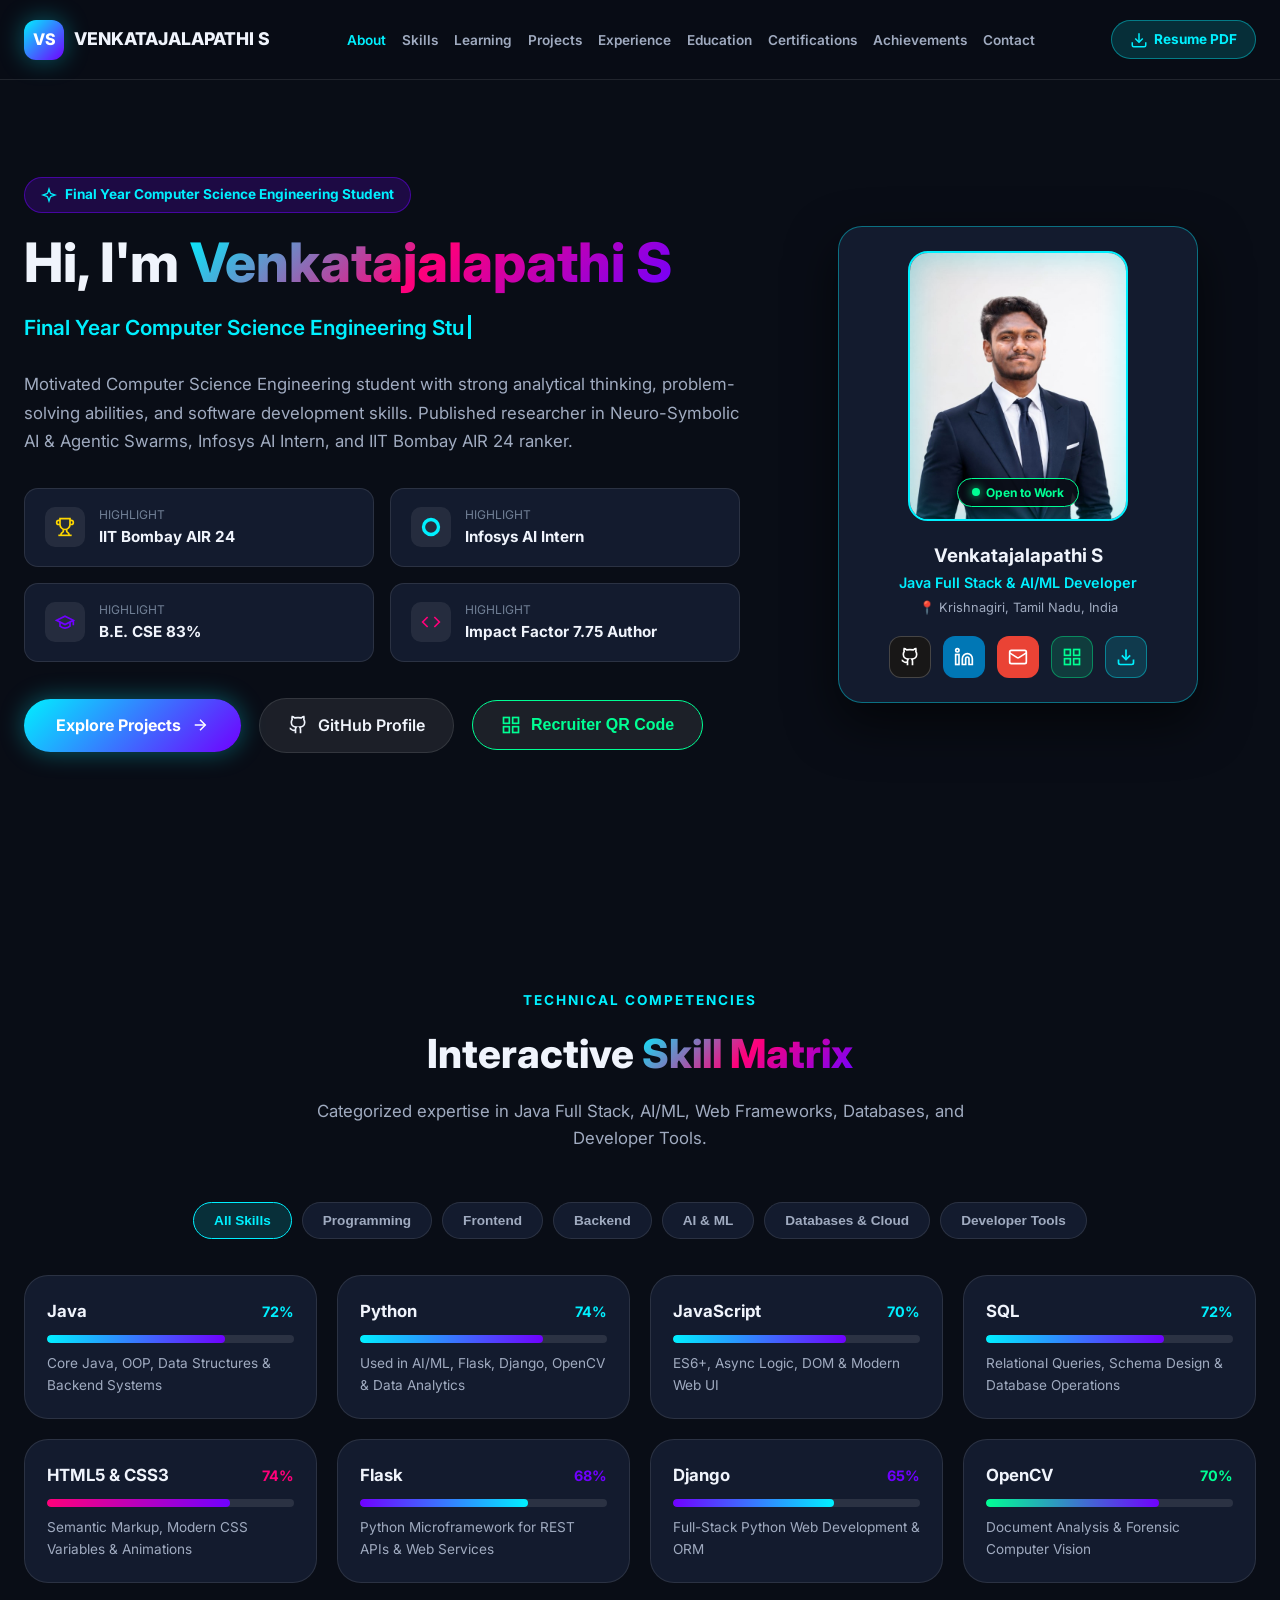
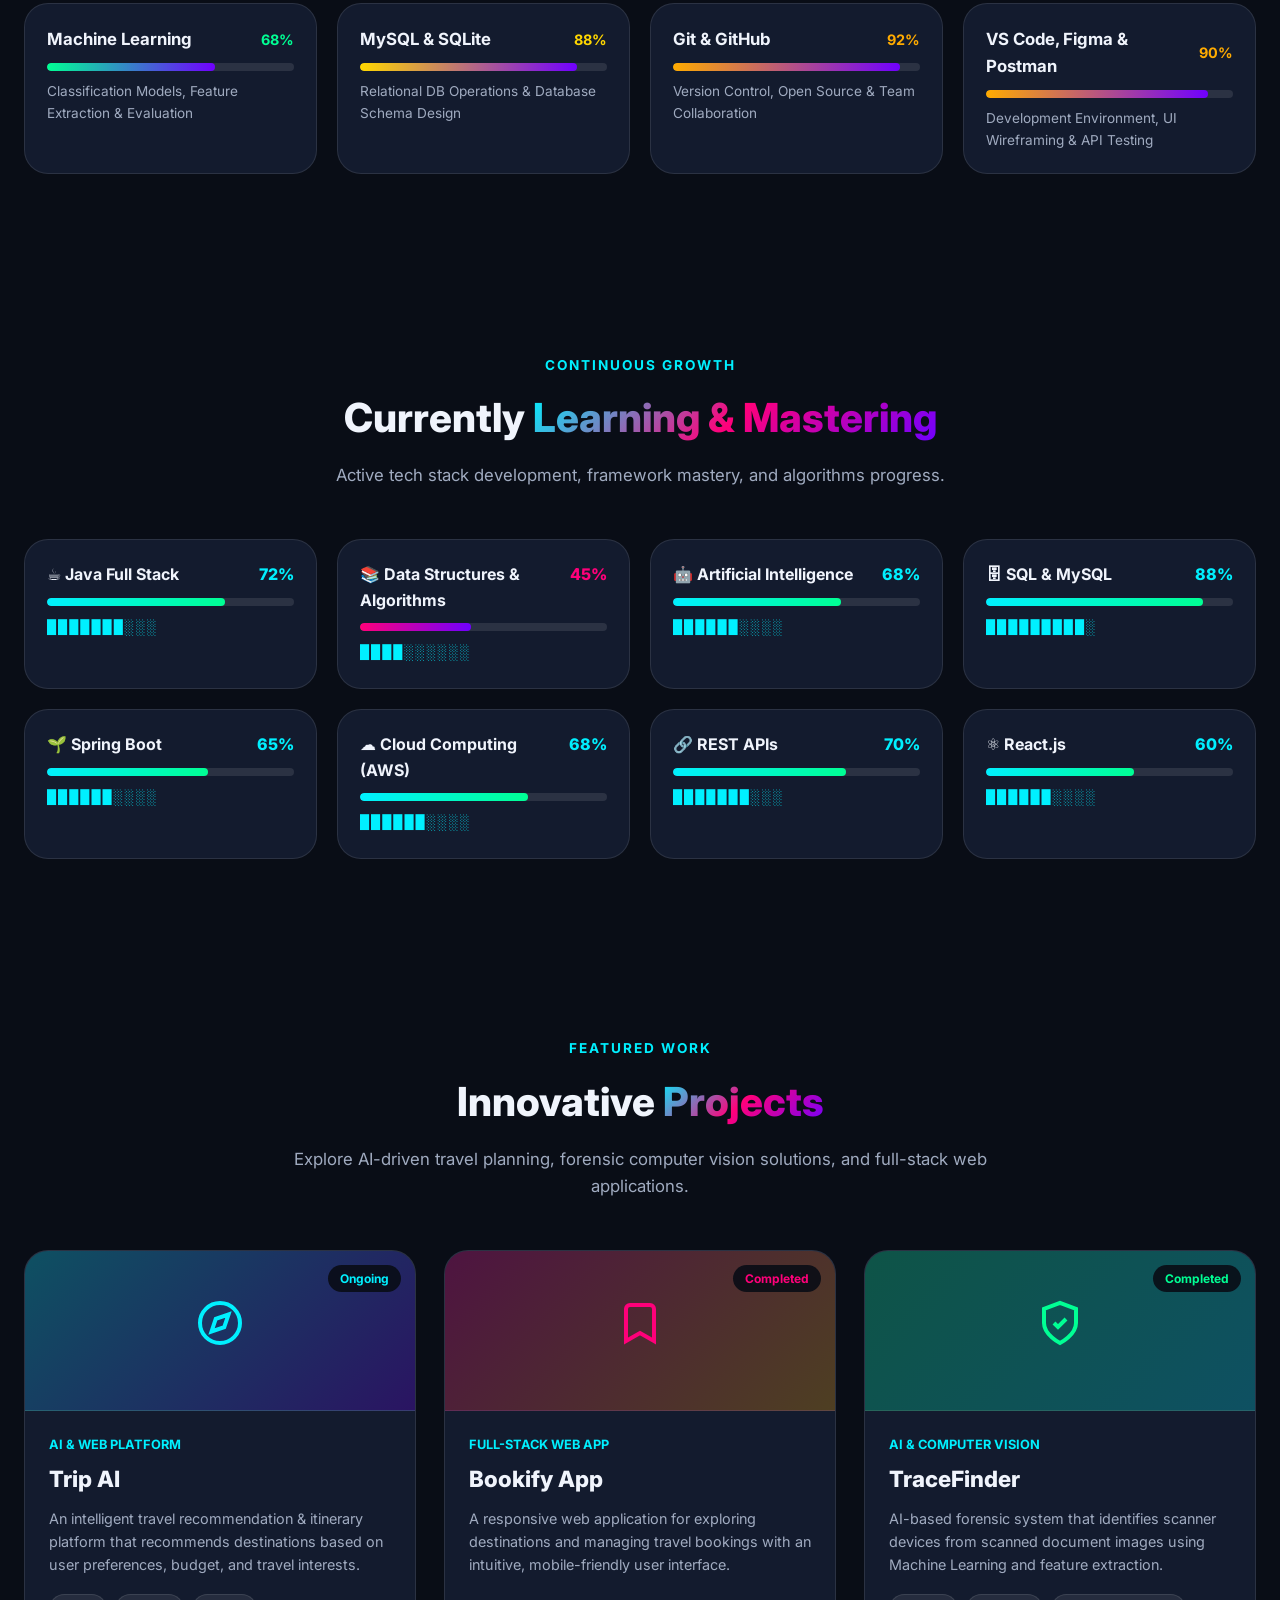
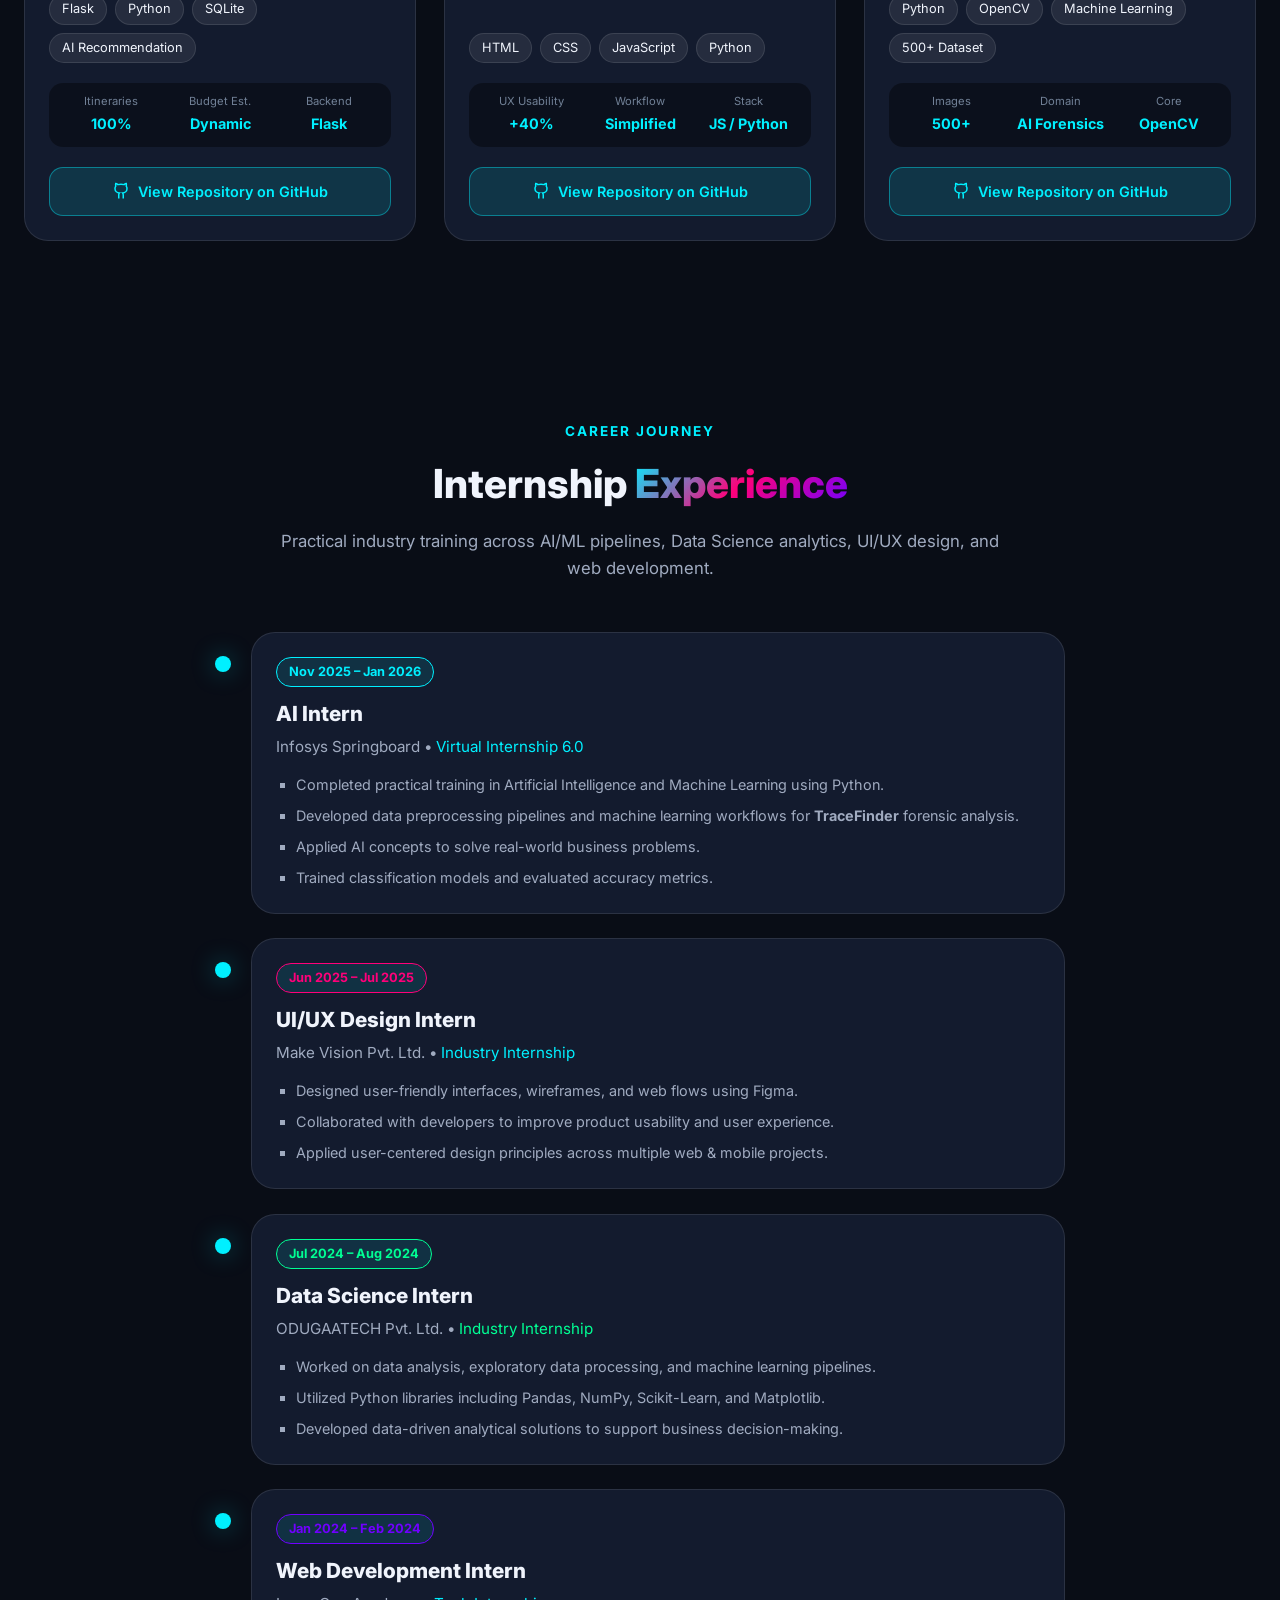
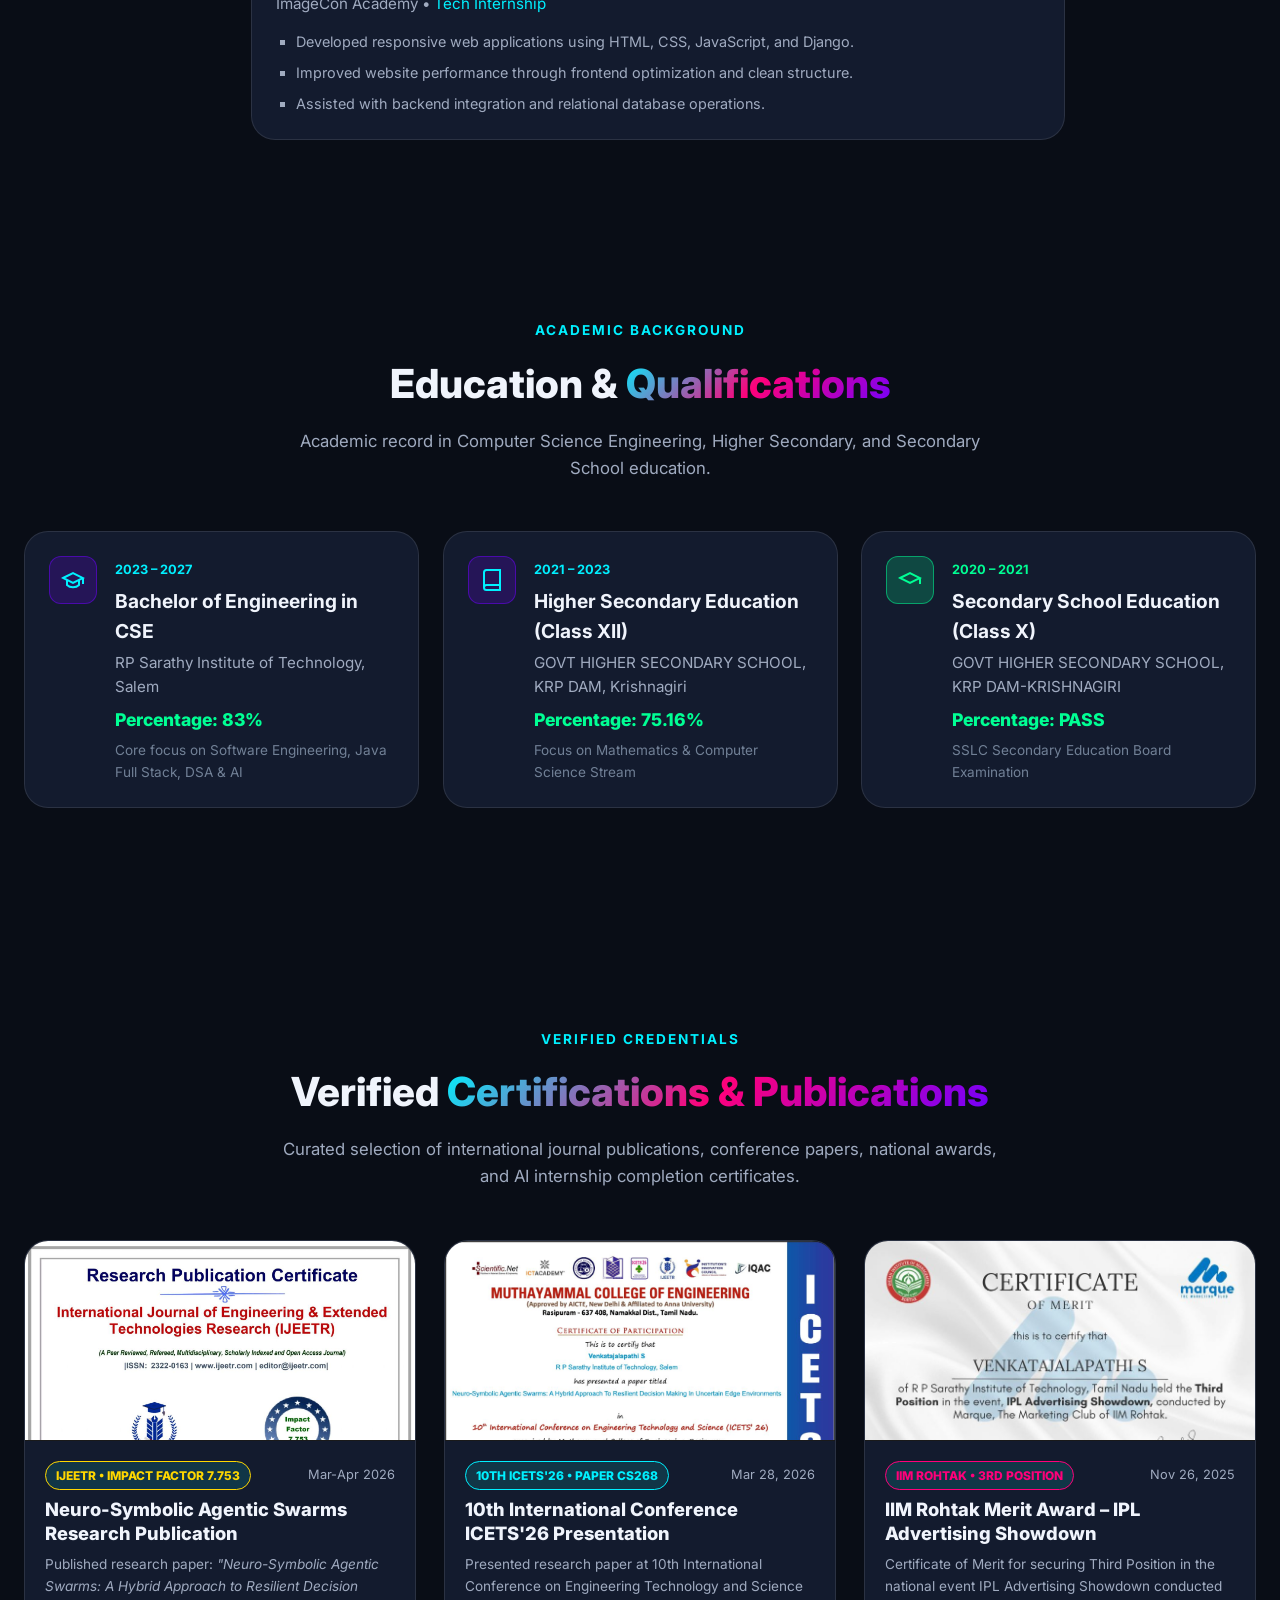
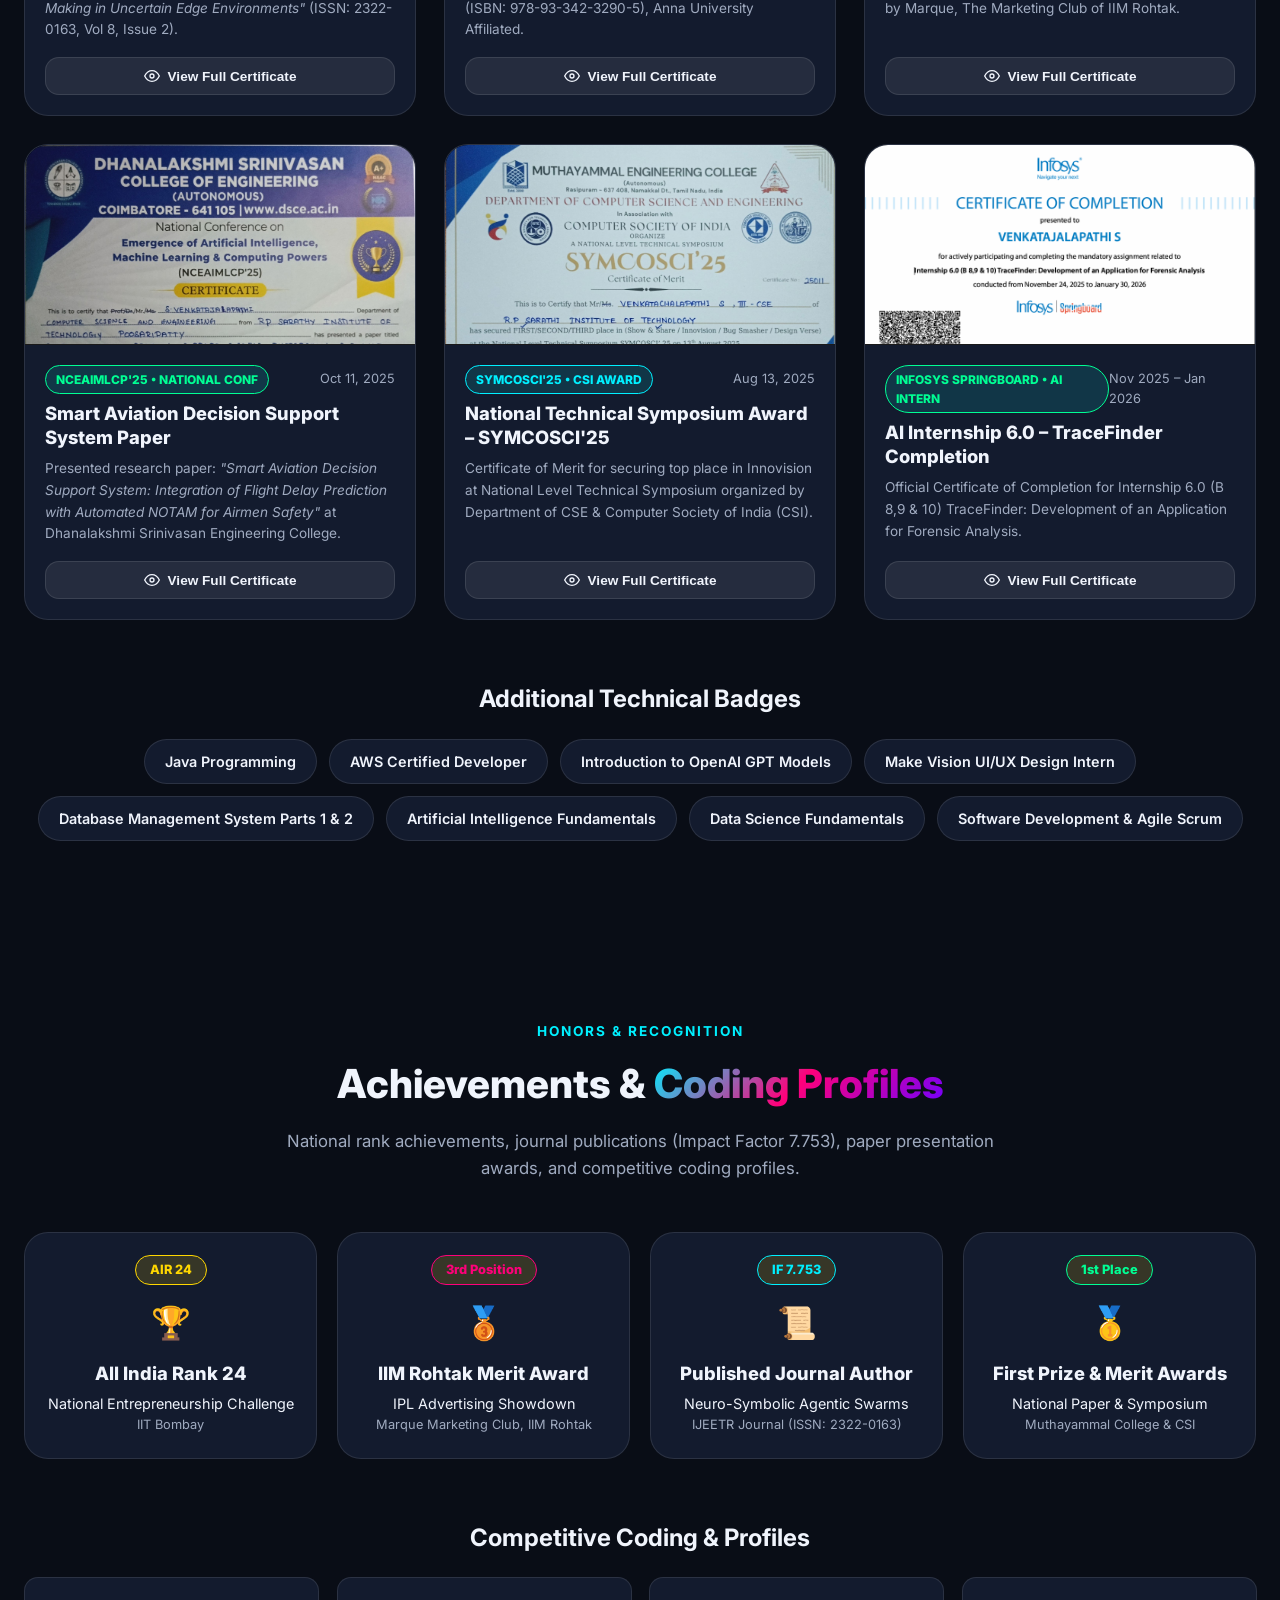
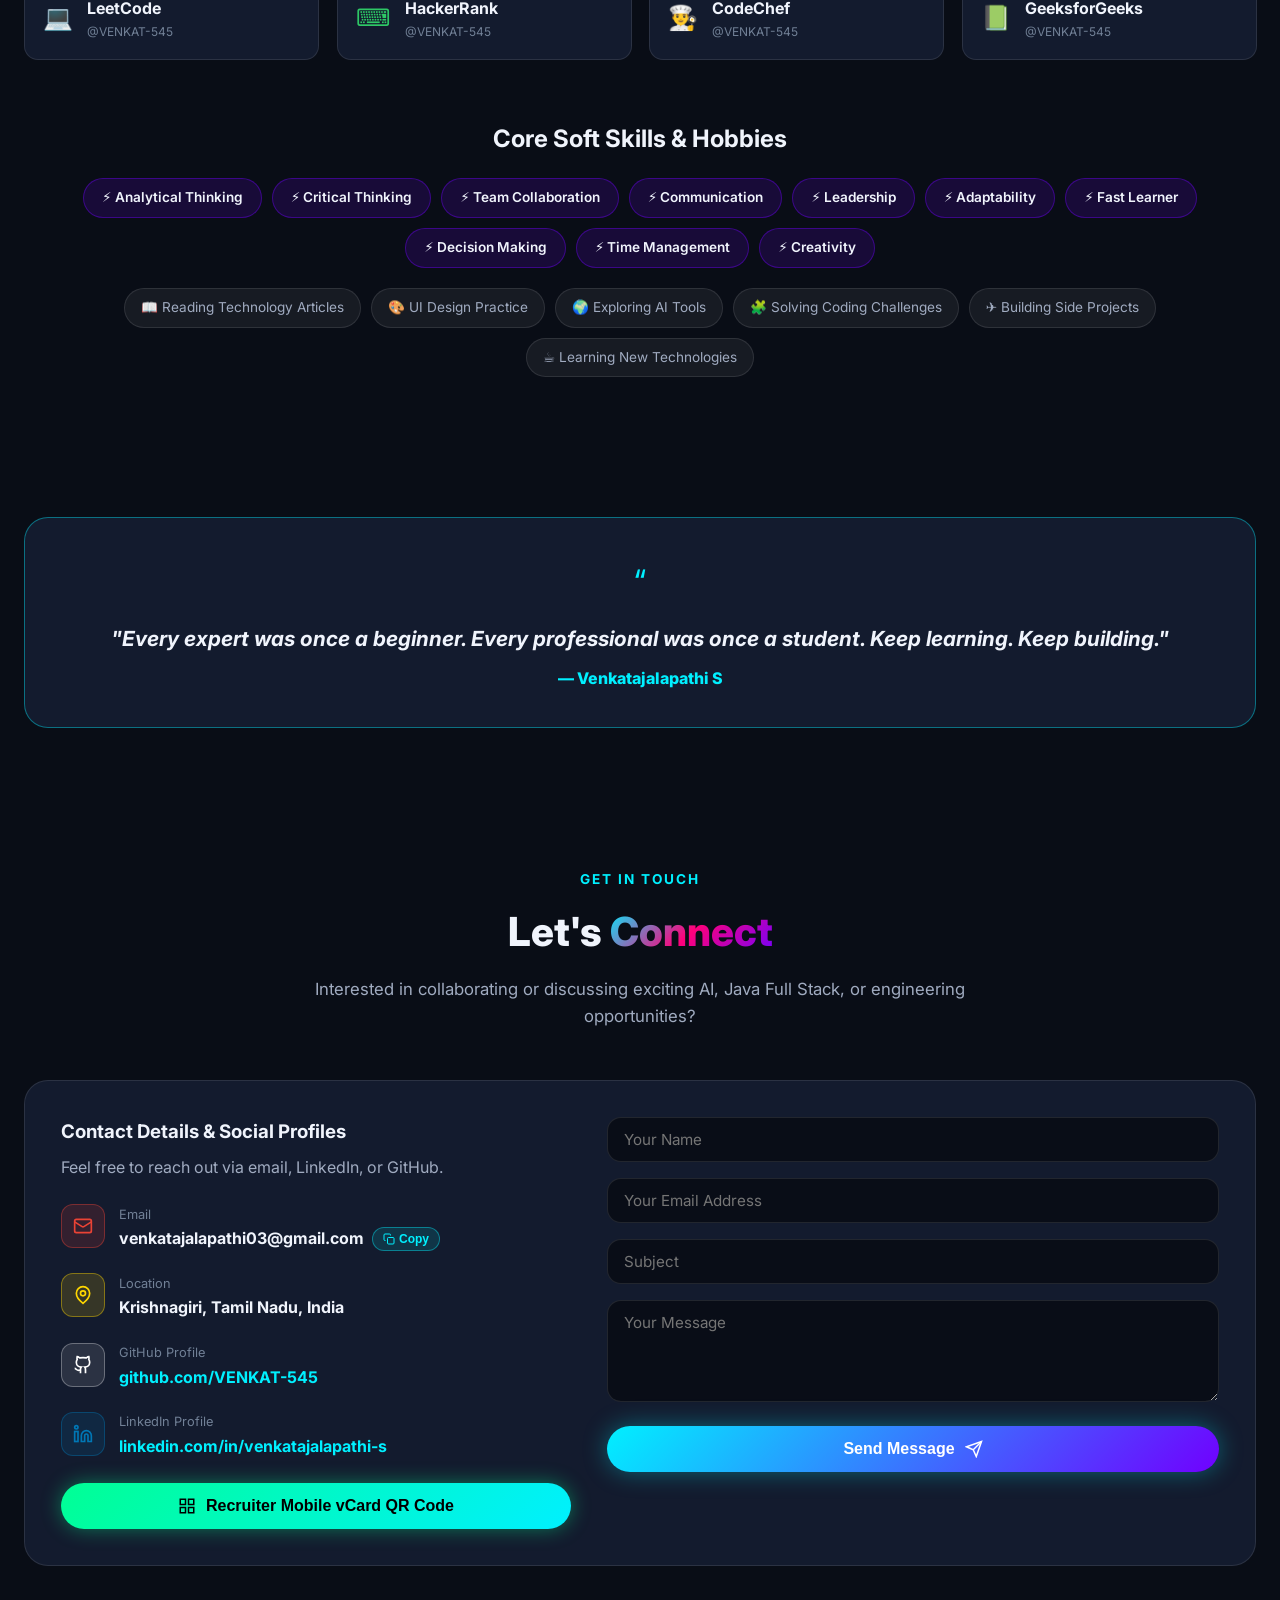
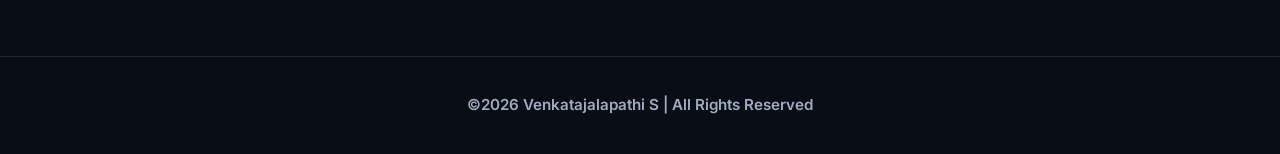
==== commit 6c8263c7: "Configure contact form to send emails to venkatajalapathi03@gmail.com via FormSubmit" ====
--- a/index.html
+++ b/index.html
@@ -873,18 +873,23 @@
           </div>
         </div>
 
-        <form class="contact-form" id="contact-form" onsubmit="handleFormSubmit(event)">
+        <form action="https://formsubmit.co/venkatajalapathi03@gmail.com" method="POST" class="contact-form" id="contact-form">
+          <!-- FormSubmit Configuration -->
+          <input type="hidden" name="_captcha" value="false">
+          <input type="hidden" name="_template" value="table">
+          <input type="hidden" name="_next" value="https://venkat-545.github.io/portfolio/">
+
           <div class="form-group">
-            <input type="text" placeholder="Your Name" required>
+            <input type="text" name="name" placeholder="Your Name" required>
           </div>
           <div class="form-group">
-            <input type="email" placeholder="Your Email Address" required>
+            <input type="email" name="email" placeholder="Your Email Address" required>
           </div>
           <div class="form-group">
-            <input type="text" placeholder="Subject" required>
+            <input type="text" name="_subject" placeholder="Subject" required>
           </div>
           <div class="form-group">
-            <textarea rows="4" placeholder="Your Message" required></textarea>
+            <textarea name="message" rows="4" placeholder="Your Message" required></textarea>
           </div>
           <button type="submit" class="btn-primary" style="width: 100%; justify-content: center;">
             Send Message <svg width="18" height="18" viewBox="0 0 24 24" fill="none" stroke="currentColor" stroke-width="2"><line x1="22" y1="2" x2="11" y2="13"></line><polygon points="22 2 15 22 11 13 2 9 22 2"></polygon></svg>
--- a/src/style.css
+++ b/src/style.css
@@ -127,40 +127,50 @@
 .nav-brand {
   display: flex;
   align-items: center;
-  gap: 12px;
+  gap: 10px;
   text-decoration: none;
   color: var(--text-main);
   font-weight: 800;
-  font-size: 1.25rem;
+  font-size: 1.1rem;
+  white-space: nowrap;
+  flex-shrink: 0;
+}
+
+.nav-brand span {
+  white-space: nowrap;
+  display: inline-block;
 }
 
 .brand-avatar {
-  width: 42px;
-  height: 42px;
+  width: 40px;
+  height: 40px;
   border-radius: 12px;
   background: linear-gradient(135deg, var(--cyan), var(--purple));
   display: flex;
   align-items: center;
   justify-content: center;
-  font-size: 1.1rem;
+  font-size: 1rem;
   color: #fff;
   box-shadow: var(--glow-cyan);
+  flex-shrink: 0;
 }
 
 .nav-links {
   display: flex;
   align-items: center;
-  gap: 28px;
+  gap: 16px;
   list-style: none;
+  white-space: nowrap;
 }
 
 .nav-link {
   text-decoration: none;
   color: var(--text-muted);
-  font-size: 0.9rem;
+  font-size: 0.85rem;
   font-weight: 600;
   transition: var(--transition-fast);
   padding: 6px 0;
+  white-space: nowrap;
 }
 
 .nav-link:hover, .nav-link.active {
@@ -170,22 +180,25 @@
 .nav-cta {
   display: flex;
   align-items: center;
-  gap: 14px;
+  gap: 12px;
+  flex-shrink: 0;
 }
 
 .btn-resume {
   background: rgba(0, 240, 255, 0.15);
   border: 1px solid var(--border-cyan);
   color: var(--cyan);
-  padding: 10px 20px;
+  padding: 8px 18px;
   border-radius: var(--radius-pill);
   font-weight: 700;
-  font-size: 0.9rem;
+  font-size: 0.85rem;
   cursor: pointer;
-  display: flex;
-  align-items: center;
-  gap: 8px;
+  display: inline-flex;
+  align-items: center;
+  gap: 6px;
   text-decoration: none;
+  white-space: nowrap;
+  flex-shrink: 0;
   transition: var(--transition-normal);
 }
 
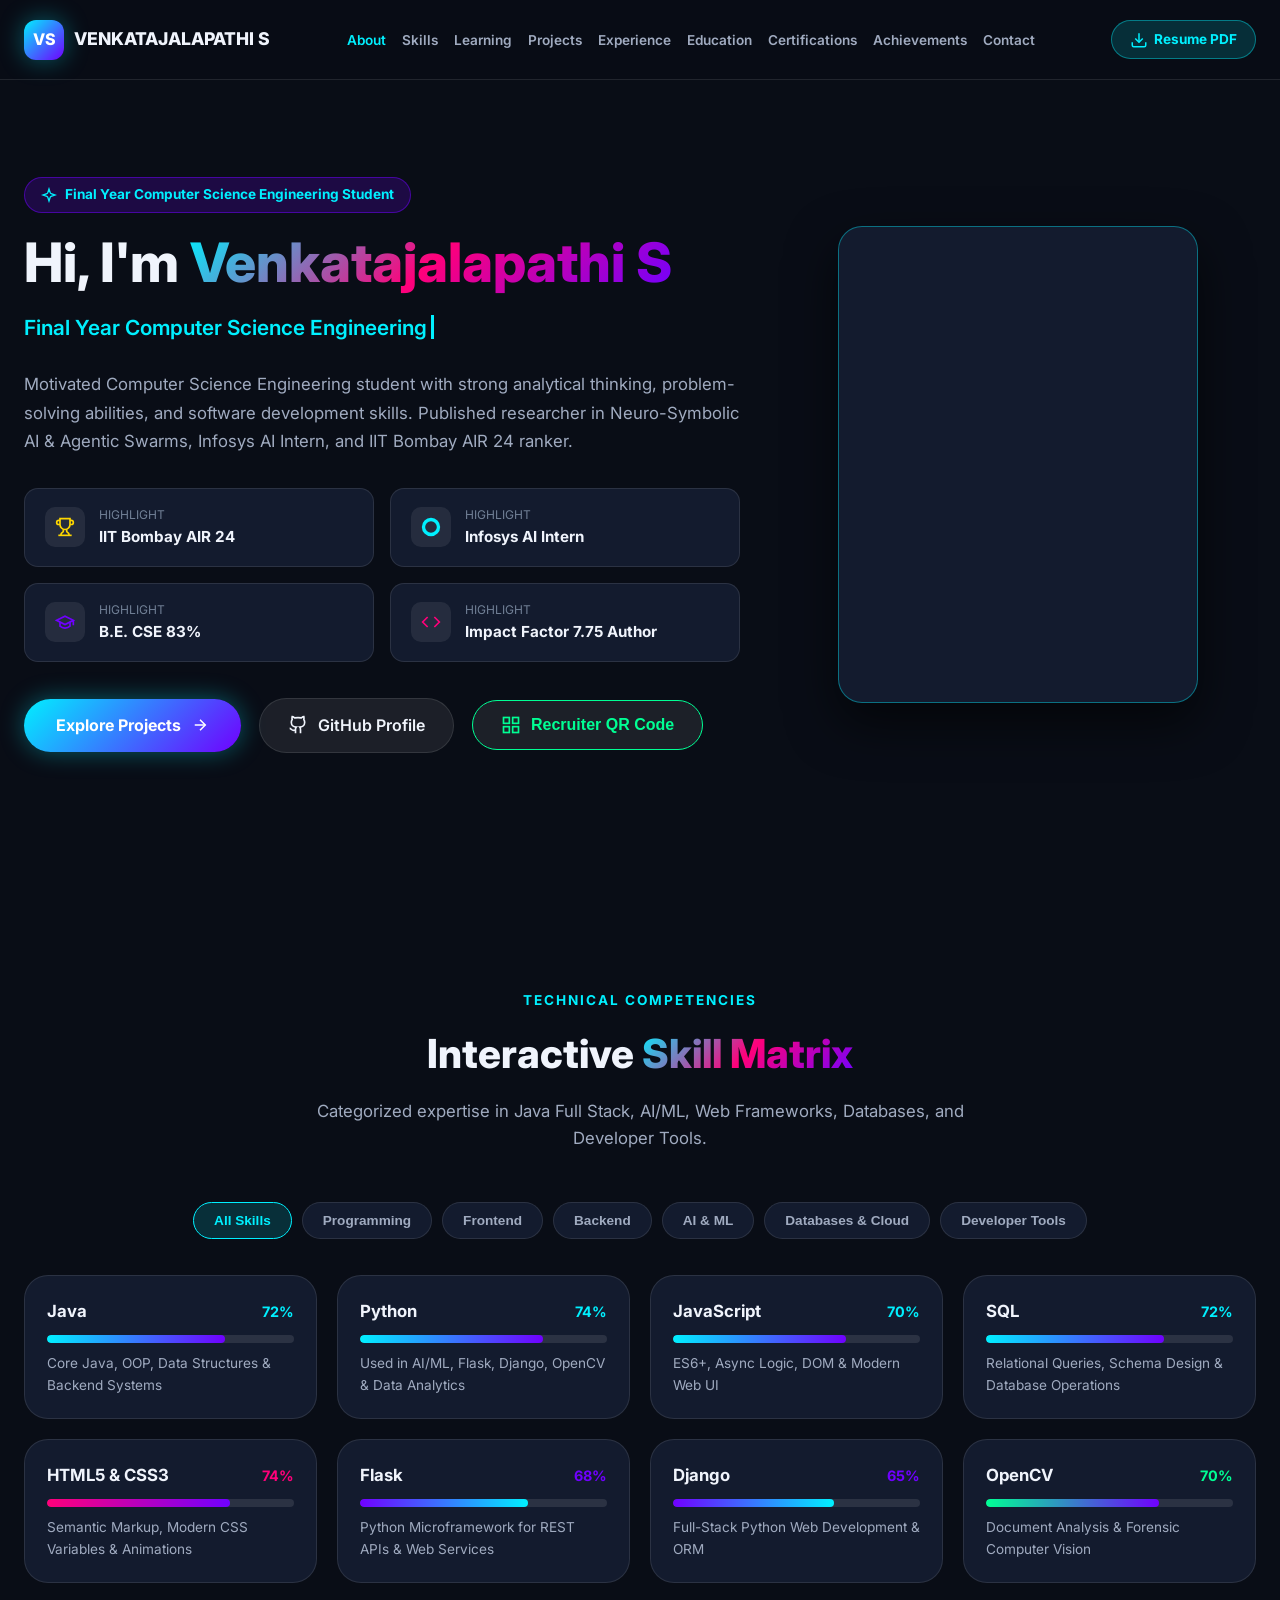
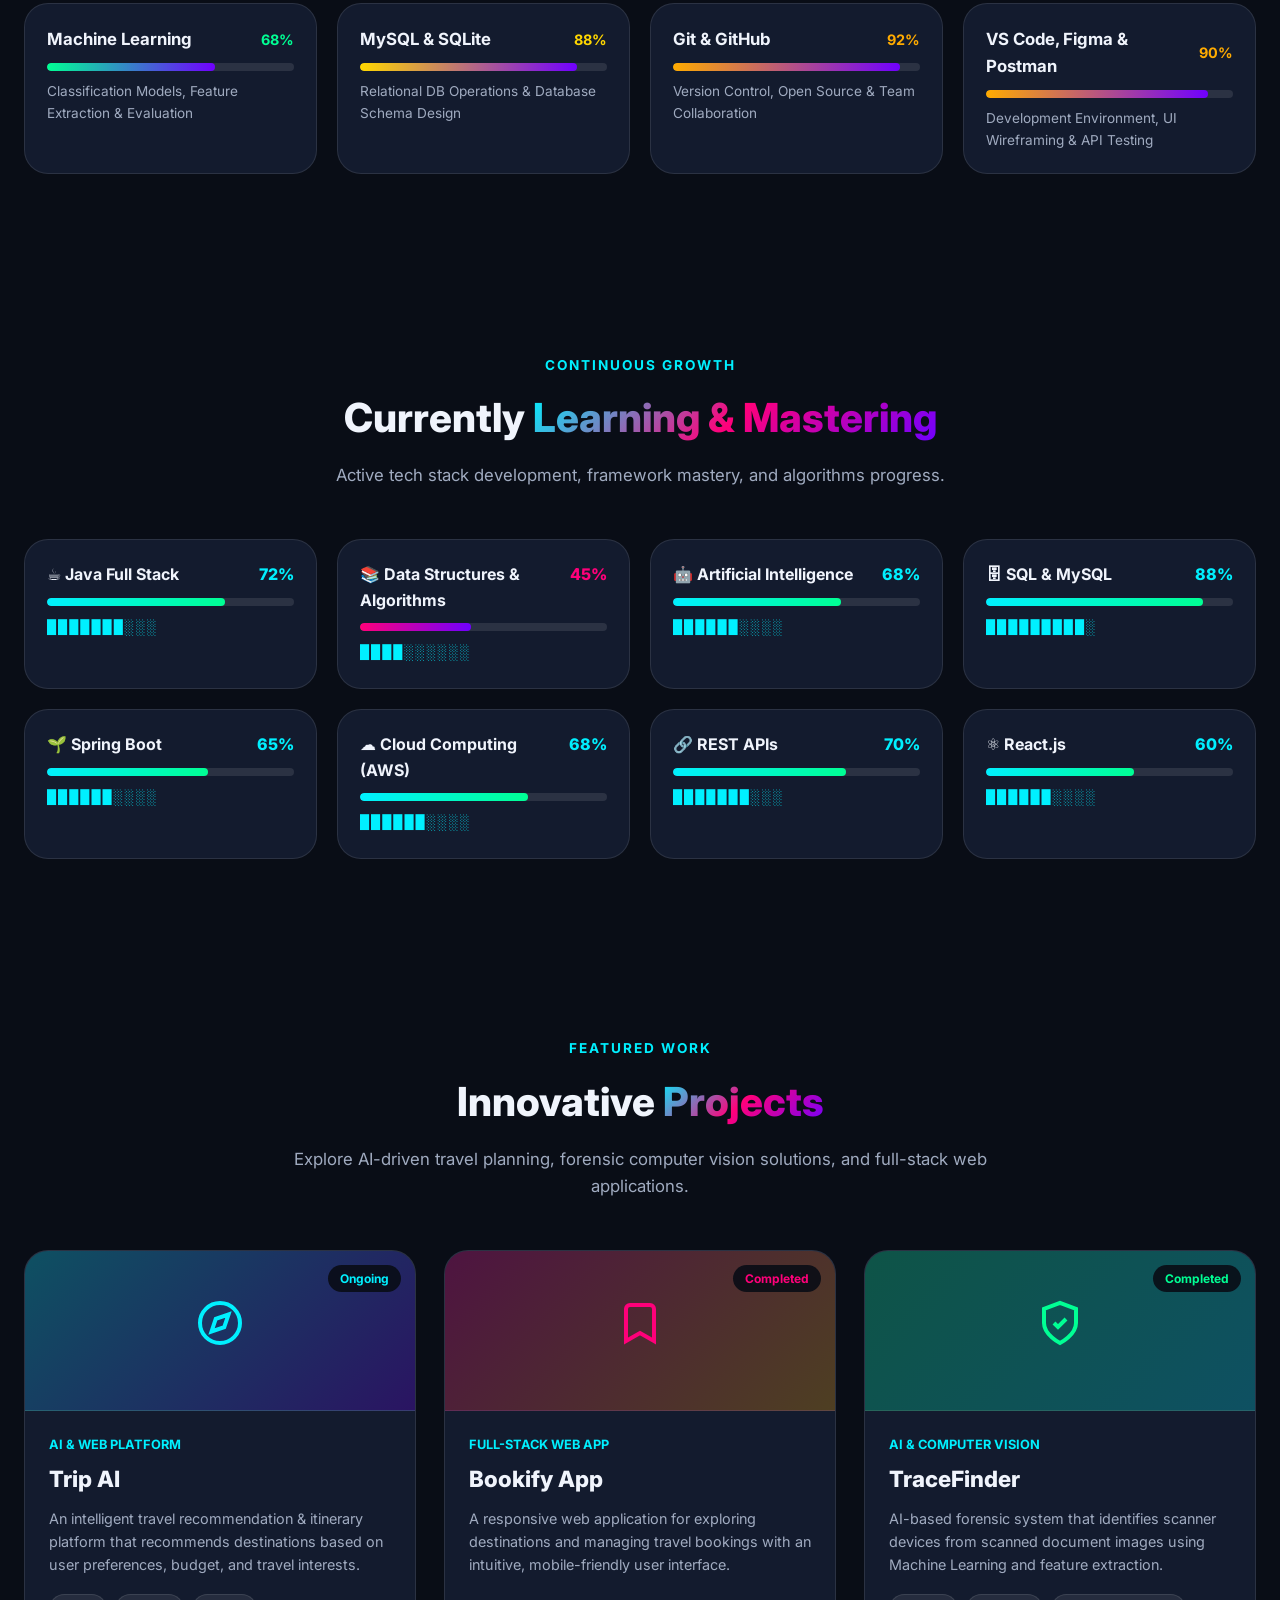
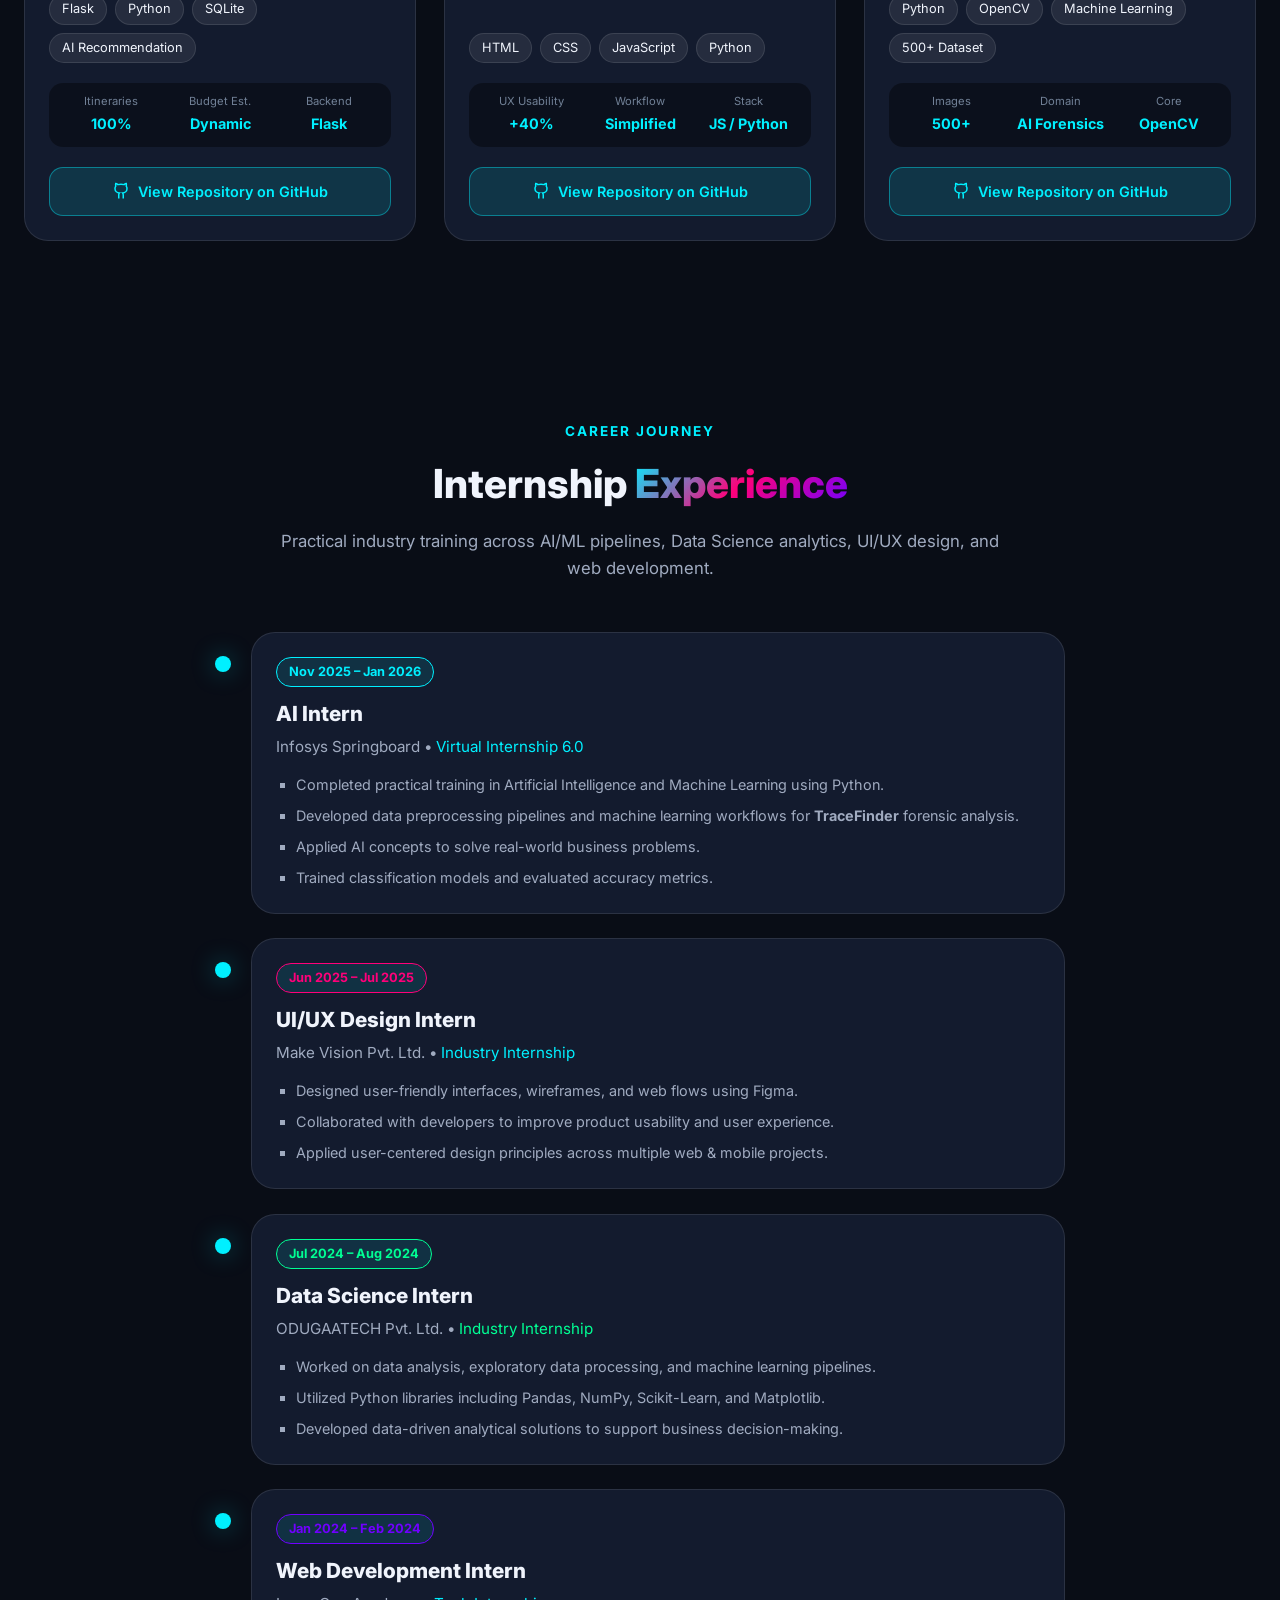
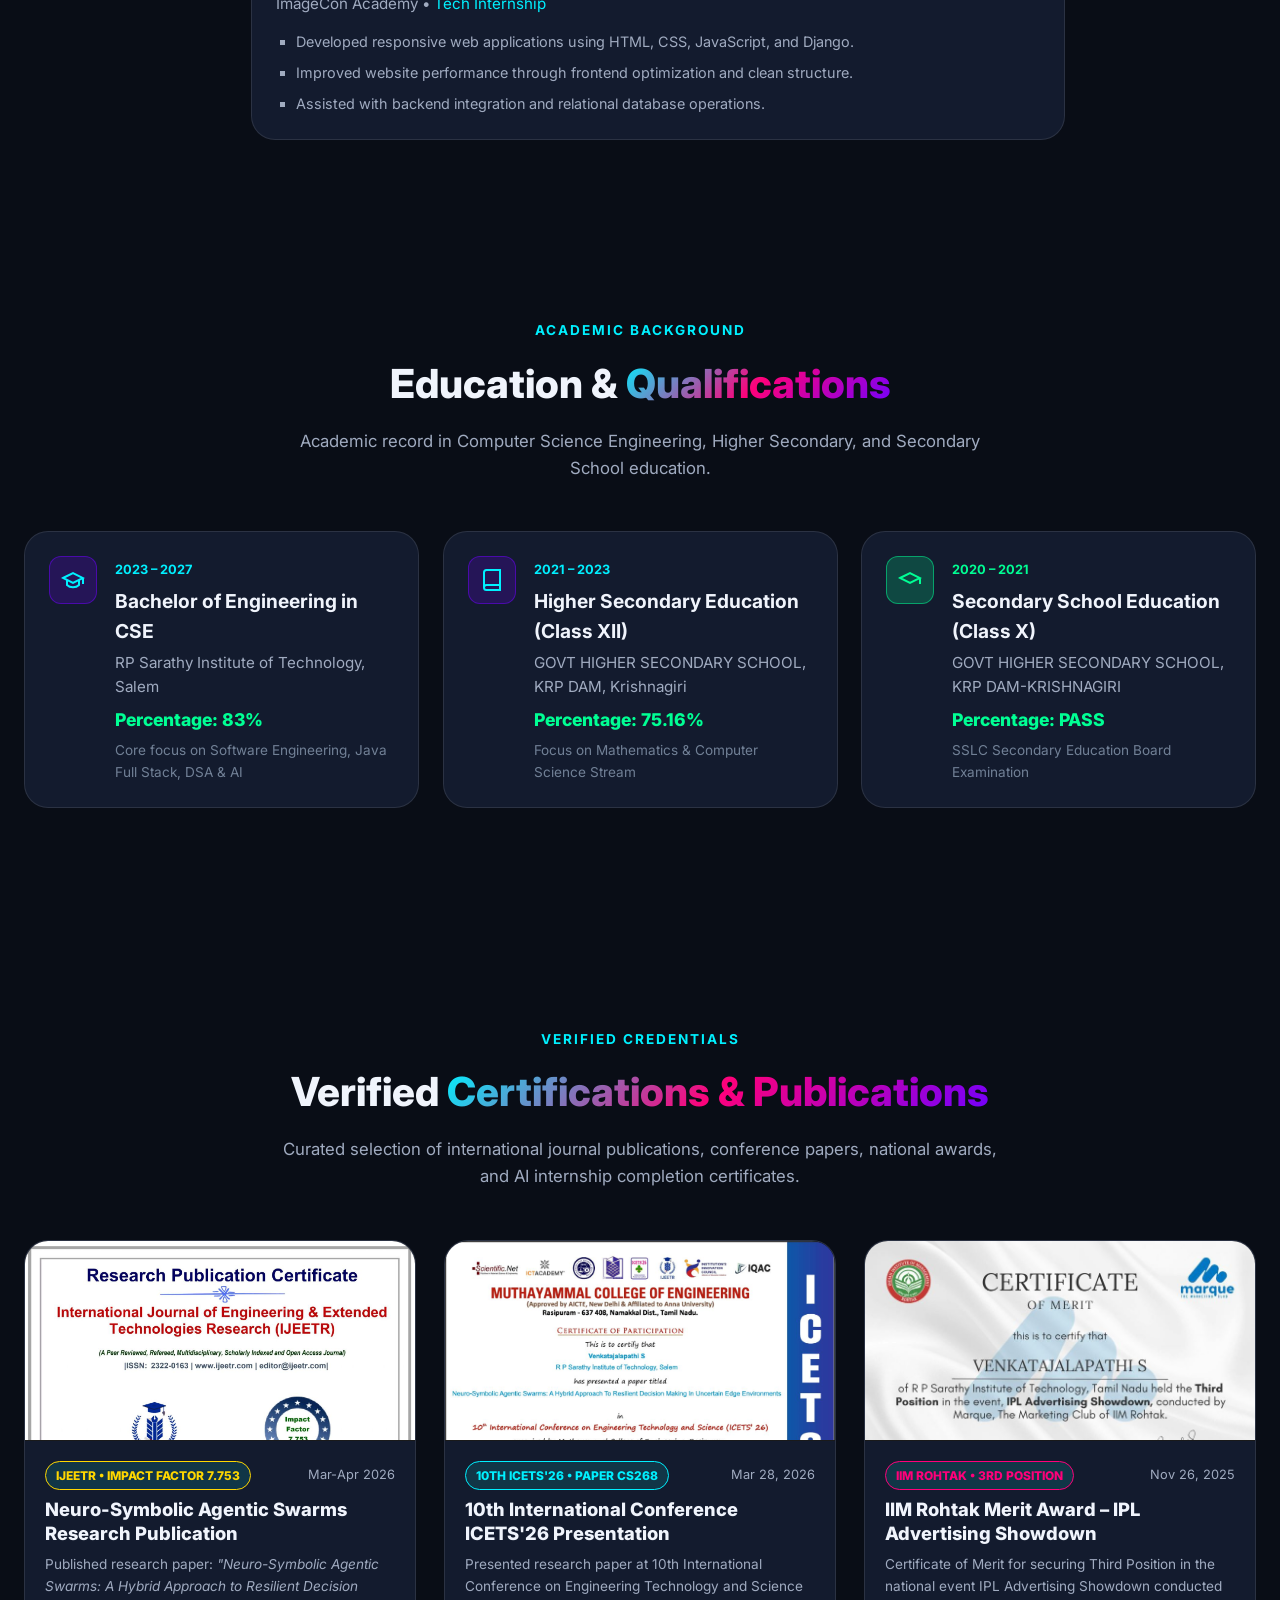
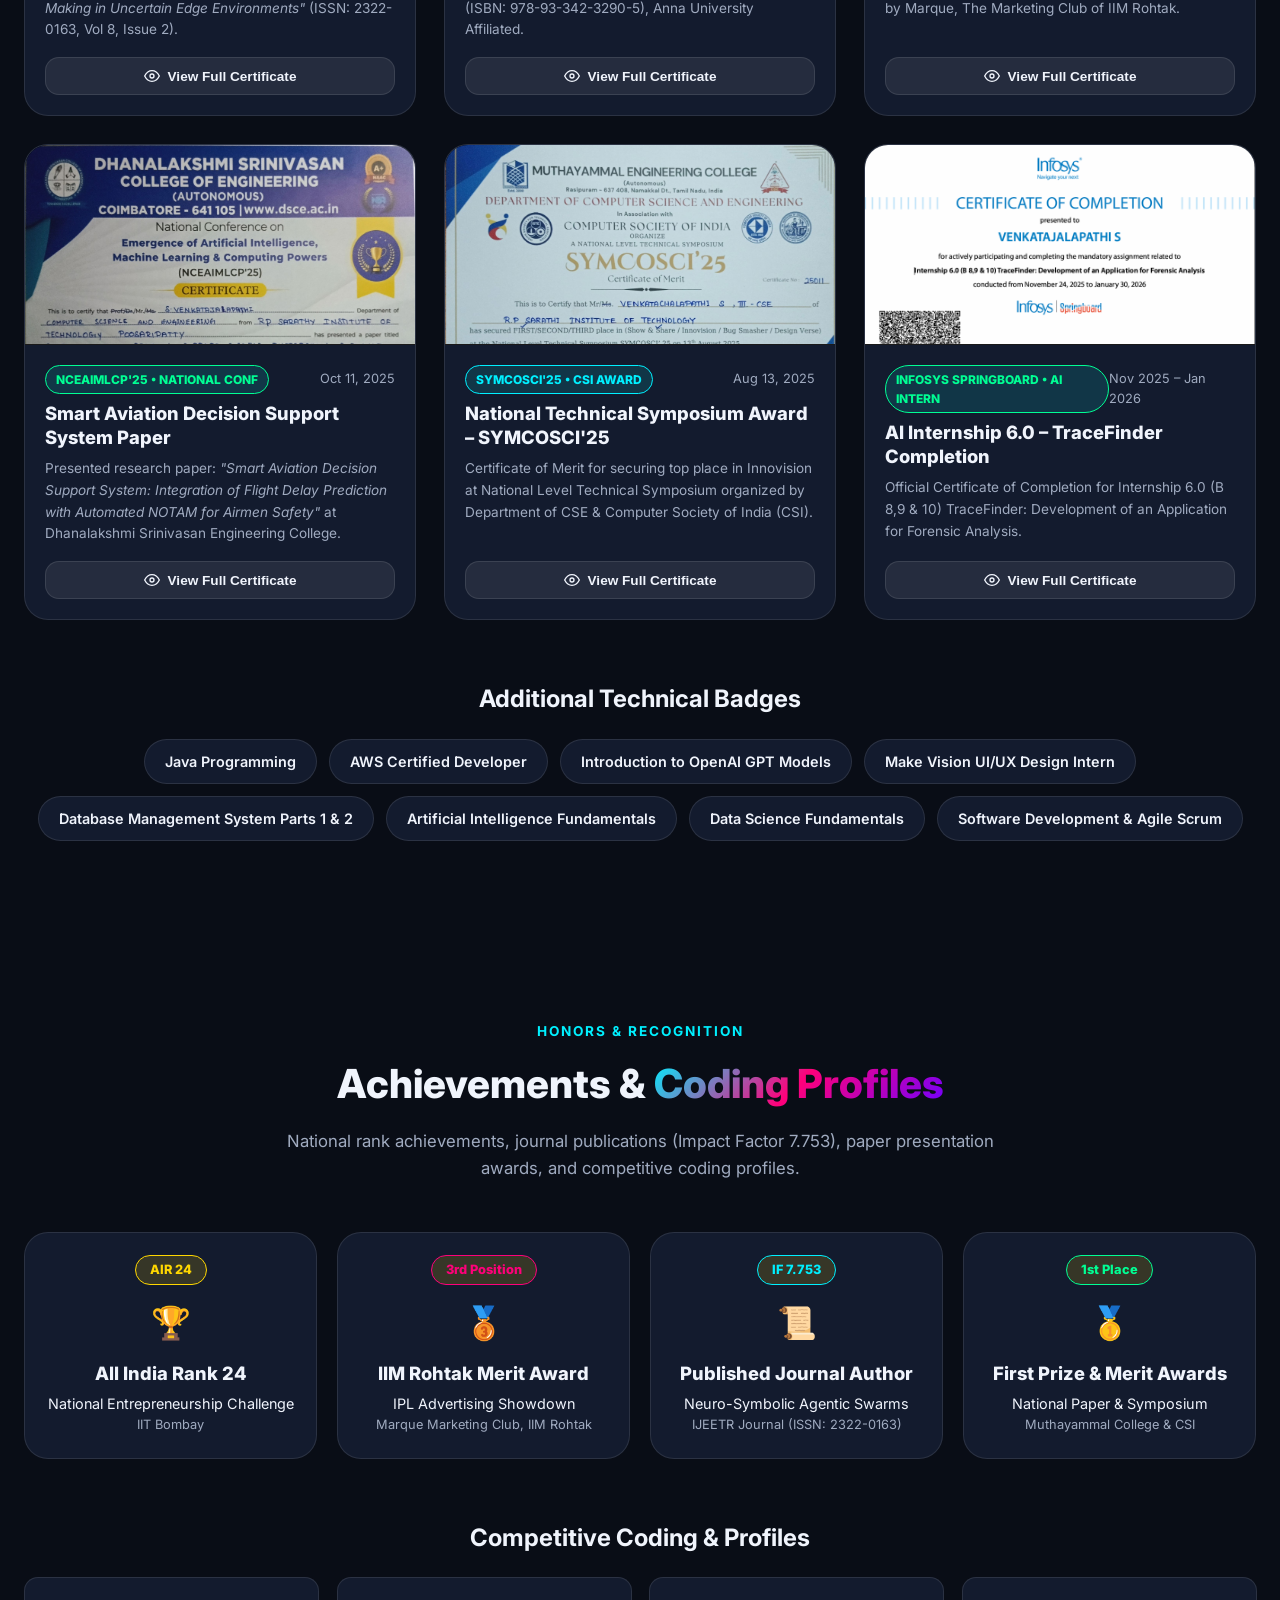
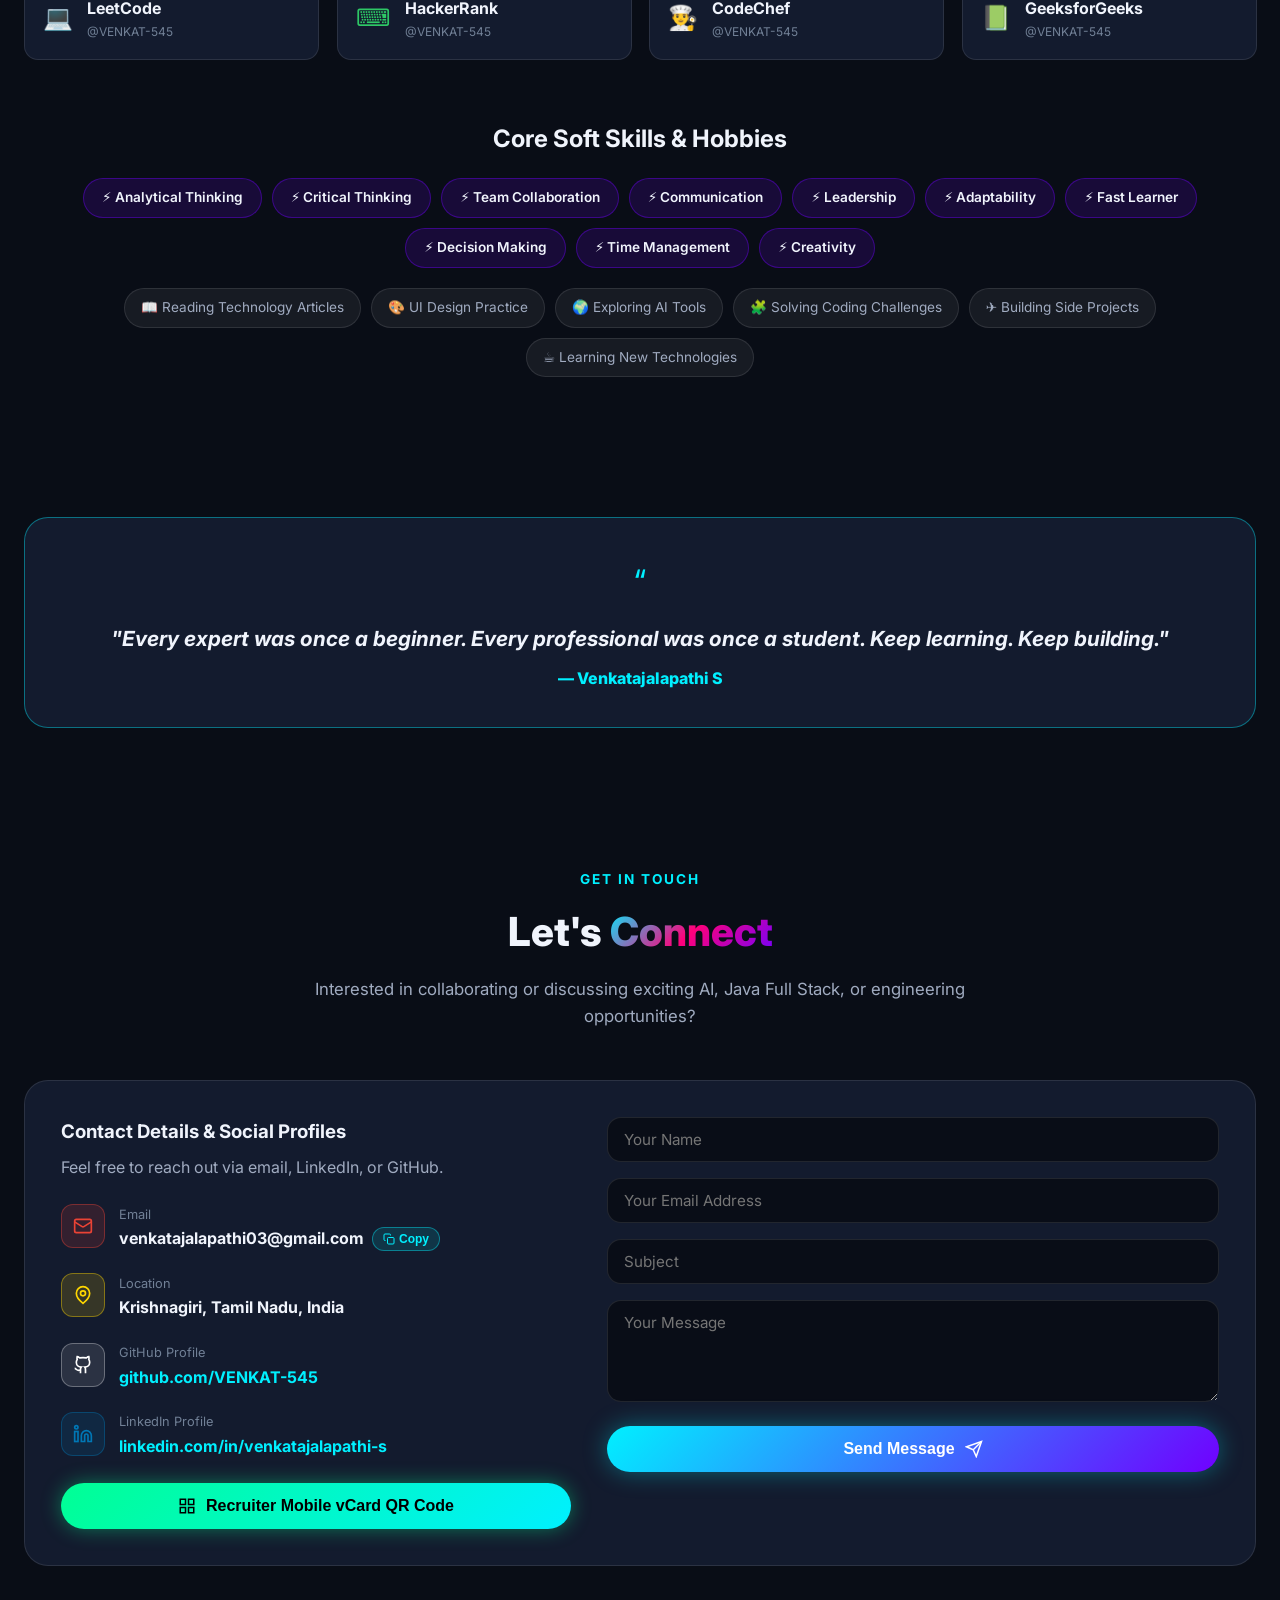
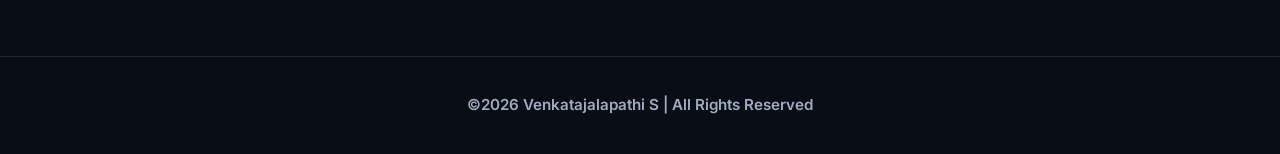
==== commit cbead8c9: "Add sending animation, custom success popup modal, and auto-reply confirmation email to contact form" ====
--- a/index.html
+++ b/index.html
@@ -873,11 +873,11 @@
           </div>
         </div>
 
-        <form action="https://formsubmit.co/venkatajalapathi03@gmail.com" method="POST" class="contact-form" id="contact-form">
+        <form action="https://formsubmit.co/ajax/venkatajalapathi03@gmail.com" method="POST" class="contact-form" id="contact-form" onsubmit="handleFormSubmit(event)">
           <!-- FormSubmit Configuration -->
           <input type="hidden" name="_captcha" value="false">
           <input type="hidden" name="_template" value="table">
-          <input type="hidden" name="_next" value="https://venkat-545.github.io/portfolio/">
+          <input type="hidden" name="_autoresponse" value="Thank you for your interest! I'll contact you soon. (This message is automatically generated by Venkatajalapathi S)">
 
           <div class="form-group">
             <input type="text" name="name" placeholder="Your Name" required>
@@ -891,8 +891,9 @@
           <div class="form-group">
             <textarea name="message" rows="4" placeholder="Your Message" required></textarea>
           </div>
-          <button type="submit" class="btn-primary" style="width: 100%; justify-content: center;">
-            Send Message <svg width="18" height="18" viewBox="0 0 24 24" fill="none" stroke="currentColor" stroke-width="2"><line x1="22" y1="2" x2="11" y2="13"></line><polygon points="22 2 15 22 11 13 2 9 22 2"></polygon></svg>
+          <button type="submit" id="btn-submit-contact" class="btn-primary" style="width: 100%; justify-content: center;">
+            <span id="btn-submit-text">Send Message</span>
+            <svg id="btn-submit-icon" width="18" height="18" viewBox="0 0 24 24" fill="none" stroke="currentColor" stroke-width="2"><line x1="22" y1="2" x2="11" y2="13"></line><polygon points="22 2 15 22 11 13 2 9 22 2"></polygon></svg>
           </button>
         </form>
       </div>
@@ -952,6 +953,33 @@
           Done
         </button>
       </div>
+    </div>
+  </div>
+
+  <!-- Message Sent Success Modal -->
+  <div class="modal-overlay" id="message-success-modal">
+    <div class="modal-container" style="max-width: 480px; text-align: center; padding: 36px; border: 2px solid var(--green); box-shadow: 0 0 40px rgba(0, 255, 148, 0.3);">
+      <button class="modal-close" onclick="closeSuccessModal()">&times;</button>
+      
+      <div style="font-size: 3.5rem; margin-bottom: 12px; animation: floatMotion 3s ease-in-out infinite;">
+        ✨
+      </div>
+      
+      <span class="cert-issuer-badge" style="border-color: var(--green); color: var(--green); margin-bottom: 12px; display: inline-block;">Message Sent</span>
+      
+      <h3 style="font-size: 1.5rem; font-weight: 800; color: var(--text-main); margin-bottom: 8px;">Your message sent successfully!</h3>
+      
+      <p style="font-size: 1rem; color: var(--cyan); font-weight: 700; margin-bottom: 16px;">Kindly contact you soon.</p>
+      
+      <div style="font-size: 0.85rem; color: var(--text-muted); background: rgba(0, 240, 255, 0.08); padding: 14px; border-radius: var(--radius-sm); border: 1px solid var(--border-light); margin-bottom: 24px; text-align: left; line-height: 1.5;">
+        <strong style="color: var(--text-main); display: block; margin-bottom: 4px;">✉️ Automatic Confirmation Sent:</strong>
+        "Thank you for your interest! I'll contact you soon."
+        <span style="font-size: 0.75rem; color: var(--text-dim); display: block; margin-top: 6px;">&mdash; This message is automatically generated by Venkatajalapathi S</span>
+      </div>
+
+      <button onclick="closeSuccessModal()" class="btn-primary" style="width: 100%; justify-content: center; background: linear-gradient(135deg, var(--green), var(--cyan)); color: #000; box-shadow: 0 0 20px rgba(0, 255, 148, 0.4);">
+        Done
+      </button>
     </div>
   </div>
 
@@ -1216,9 +1244,50 @@
 
     function handleFormSubmit(e) {
       e.preventDefault();
-      triggerConfetti();
-      showToast("Message sent successfully to Venkatajalapathi S!");
-      e.target.reset();
+      const form = e.target;
+      const btn = document.getElementById('btn-submit-contact');
+      const btnText = document.getElementById('btn-submit-text');
+
+      if (btn && btnText) {
+        btn.disabled = true;
+        btnText.textContent = "Sending Message...";
+      }
+
+      const formData = new FormData(form);
+
+      fetch("https://formsubmit.co/ajax/venkatajalapathi03@gmail.com", {
+        method: "POST",
+        body: formData
+      })
+      .then(res => res.json())
+      .then(data => {
+        if (btn && btnText) {
+          btn.disabled = false;
+          btnText.textContent = "Send Message";
+        }
+        form.reset();
+        triggerConfetti();
+        openSuccessModal();
+      })
+      .catch(err => {
+        if (btn && btnText) {
+          btn.disabled = false;
+          btnText.textContent = "Send Message";
+        }
+        form.reset();
+        triggerConfetti();
+        openSuccessModal();
+      });
+    }
+
+    function openSuccessModal() {
+      const modal = document.getElementById('message-success-modal');
+      if (modal) modal.classList.add('active');
+    }
+
+    function closeSuccessModal() {
+      const modal = document.getElementById('message-success-modal');
+      if (modal) modal.classList.remove('active');
     }
 
     function initTyping() {
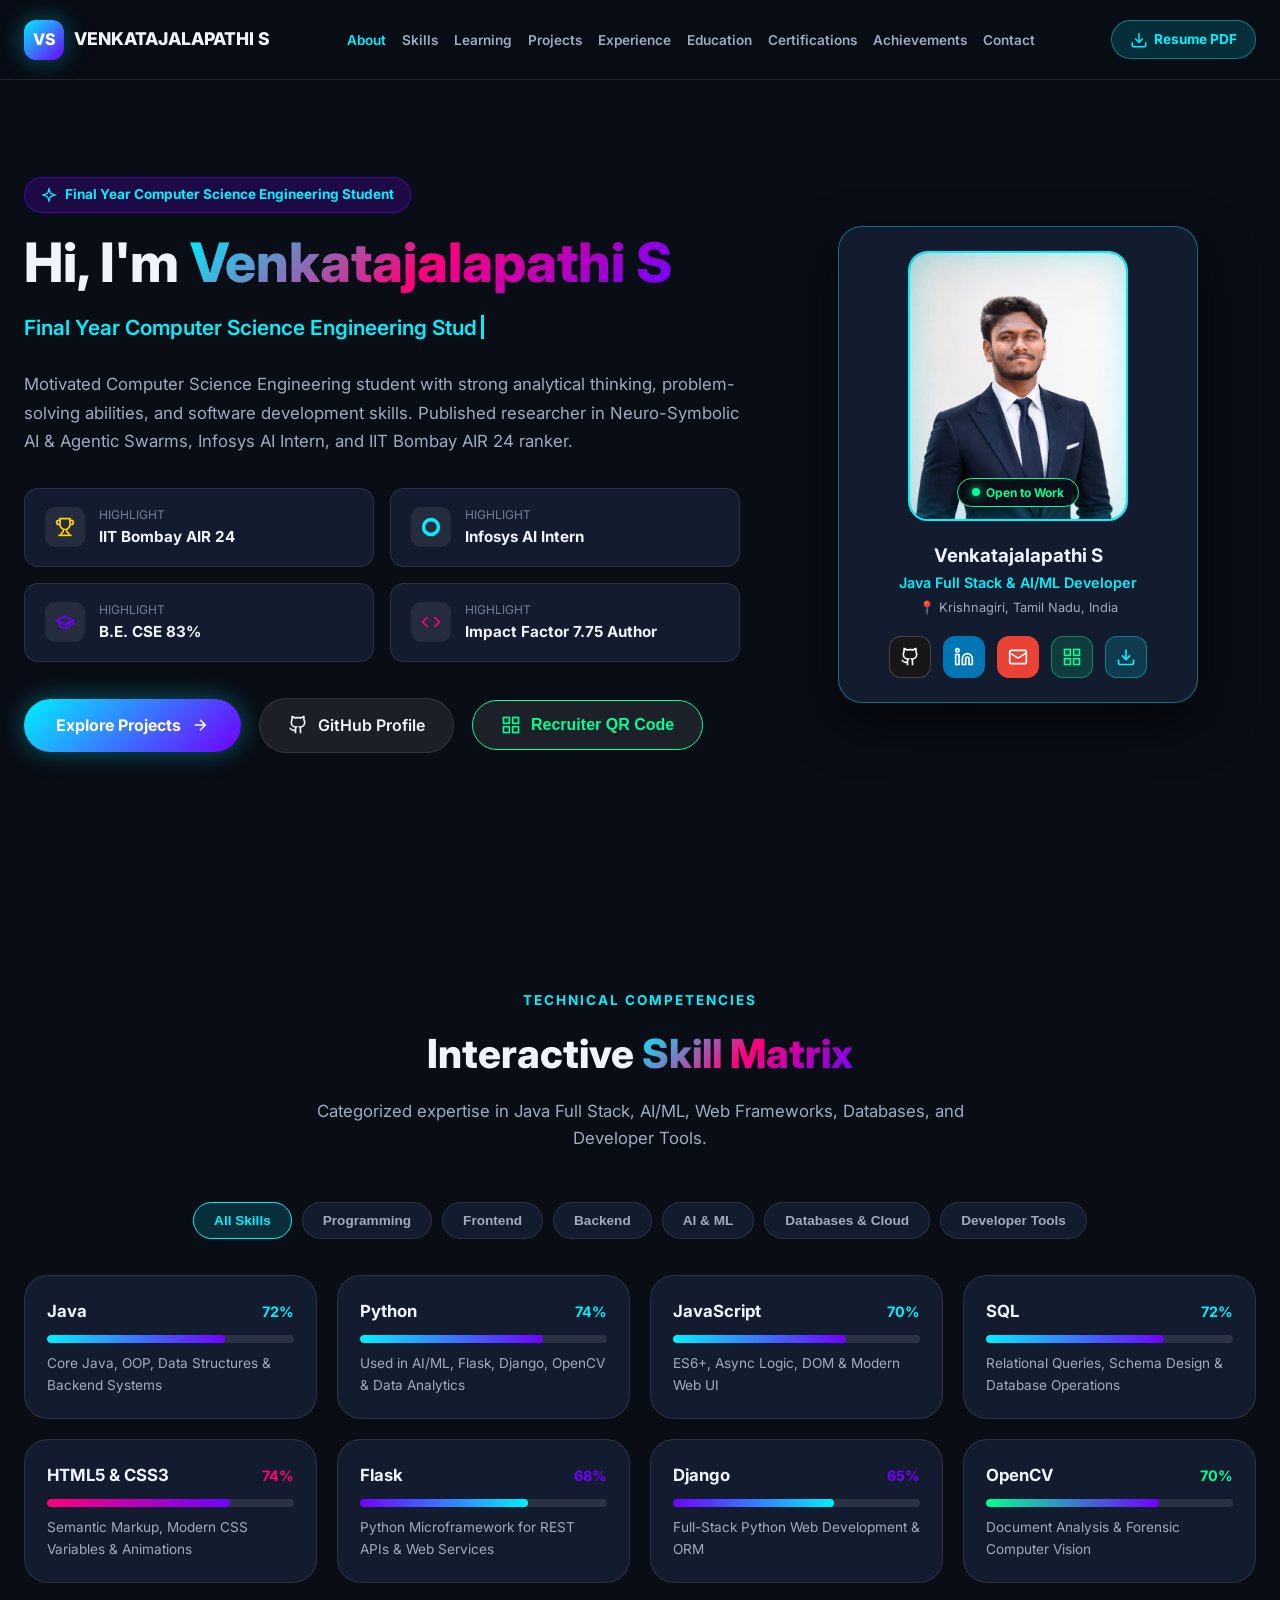
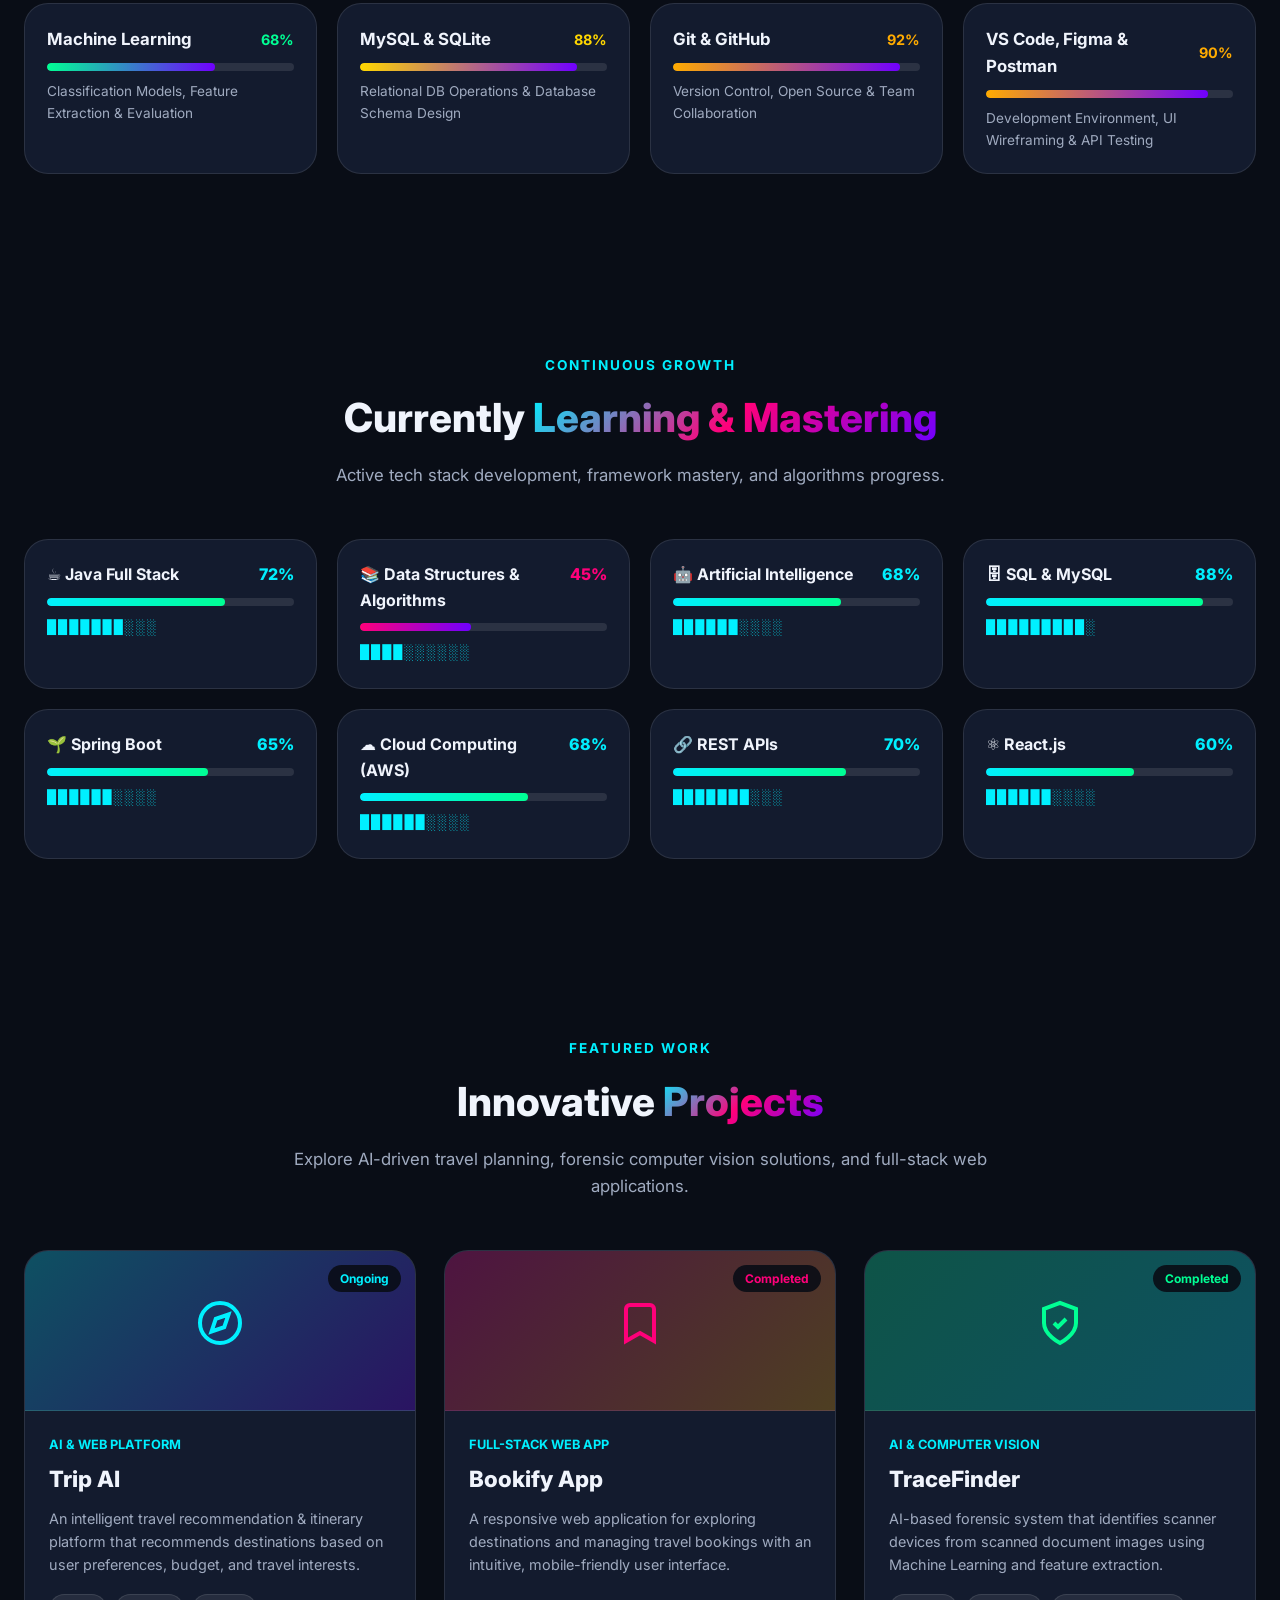
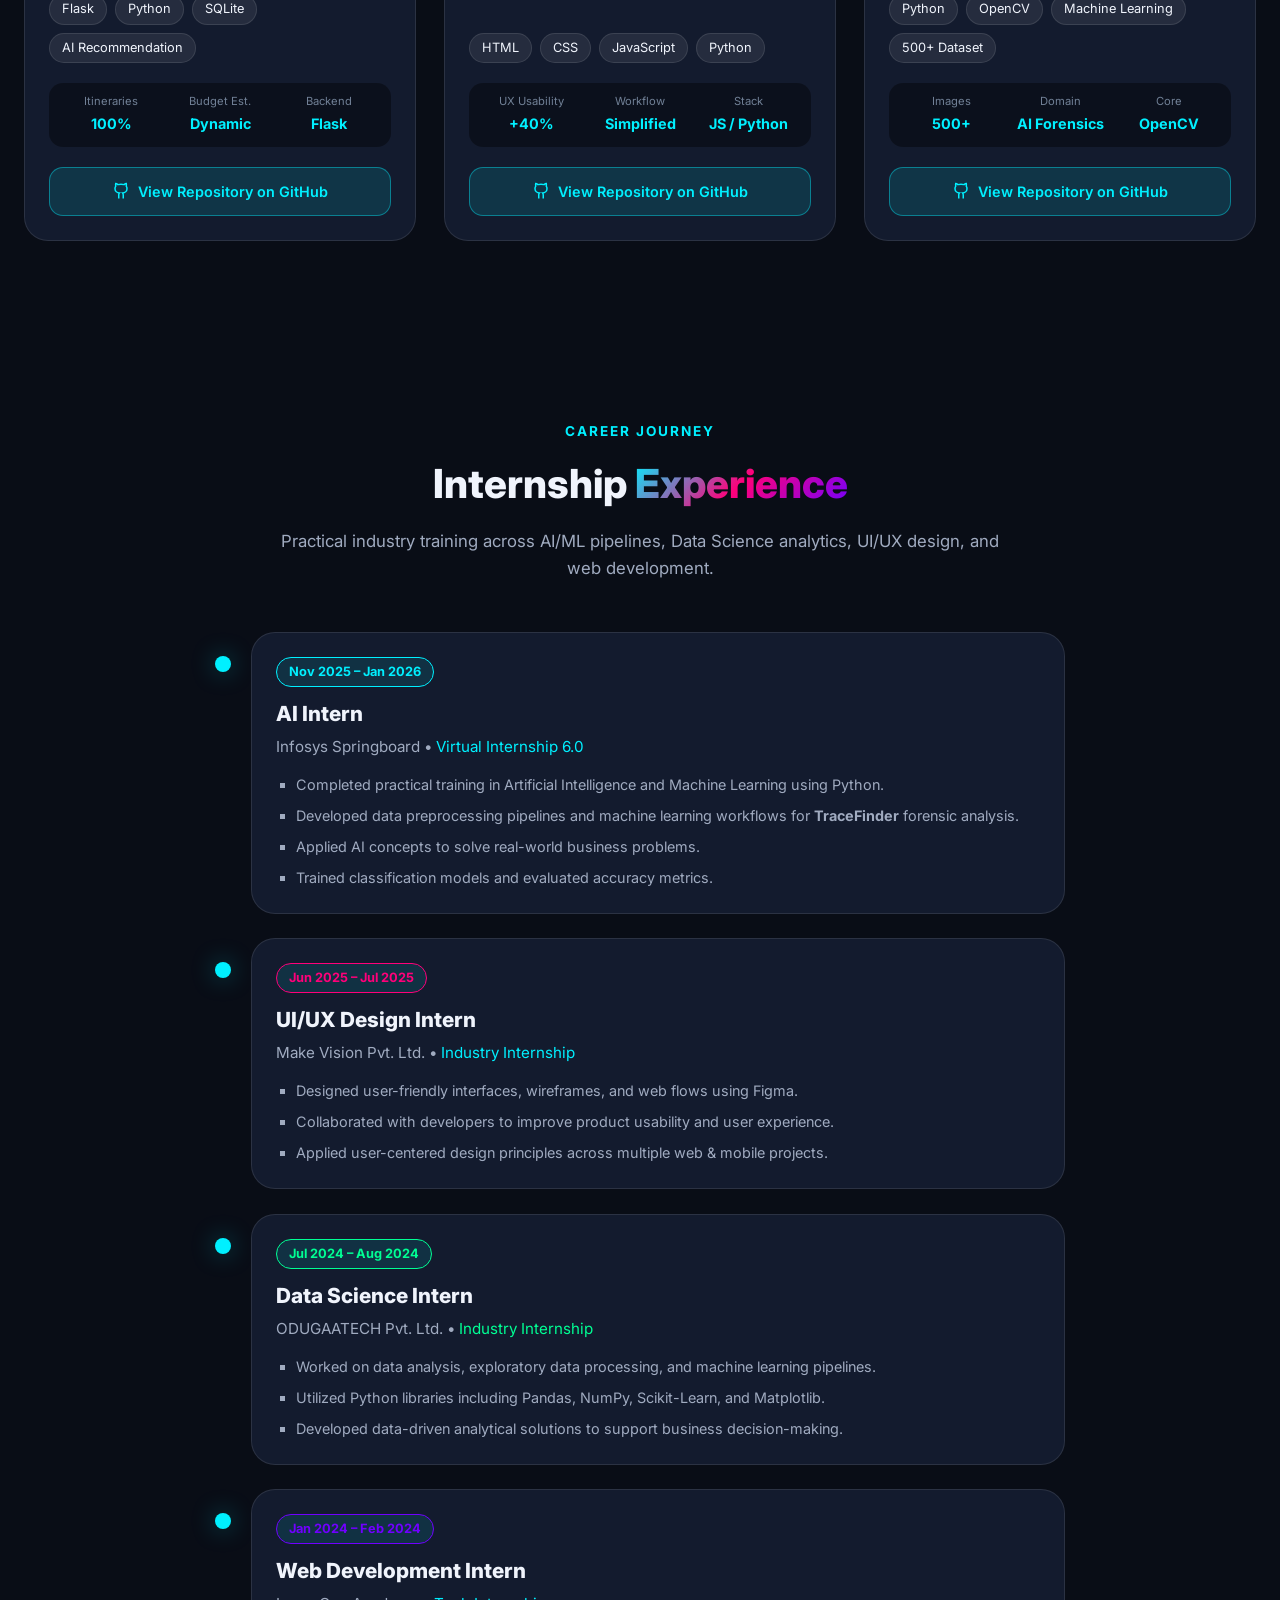
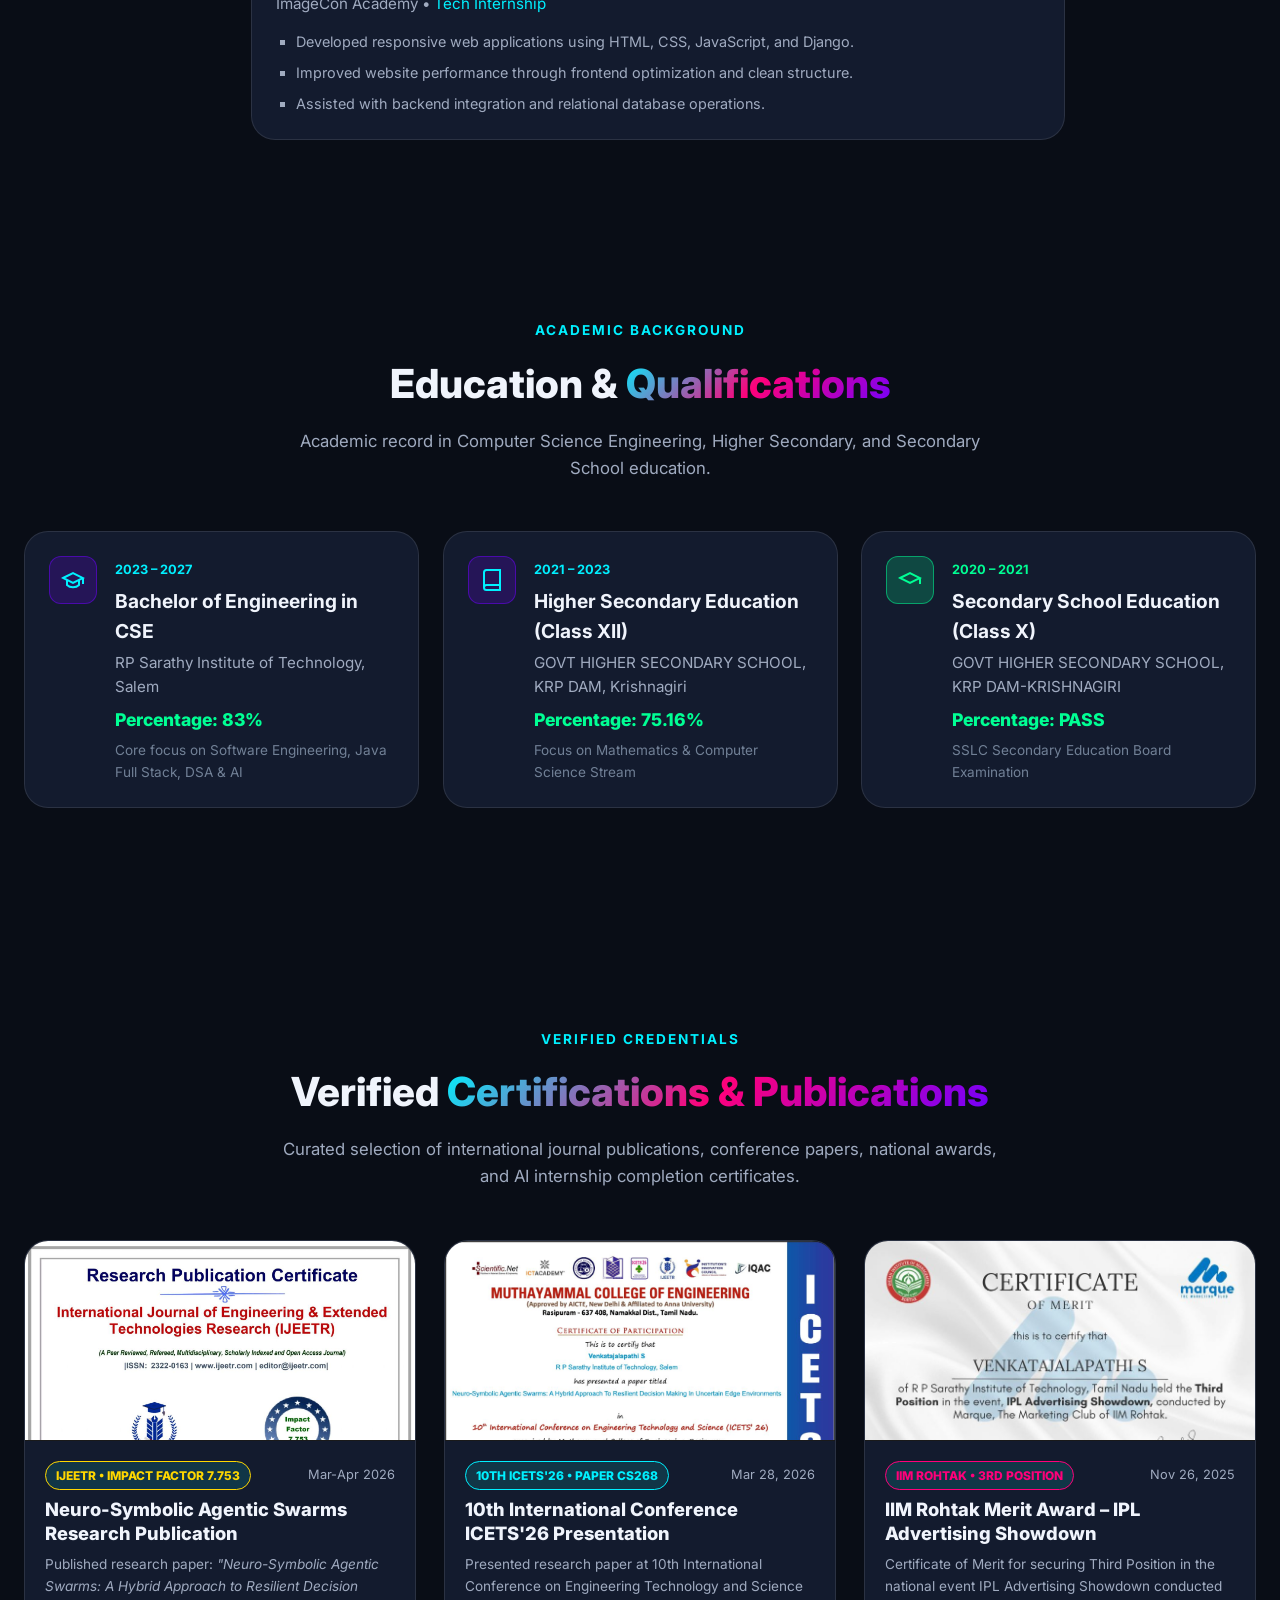
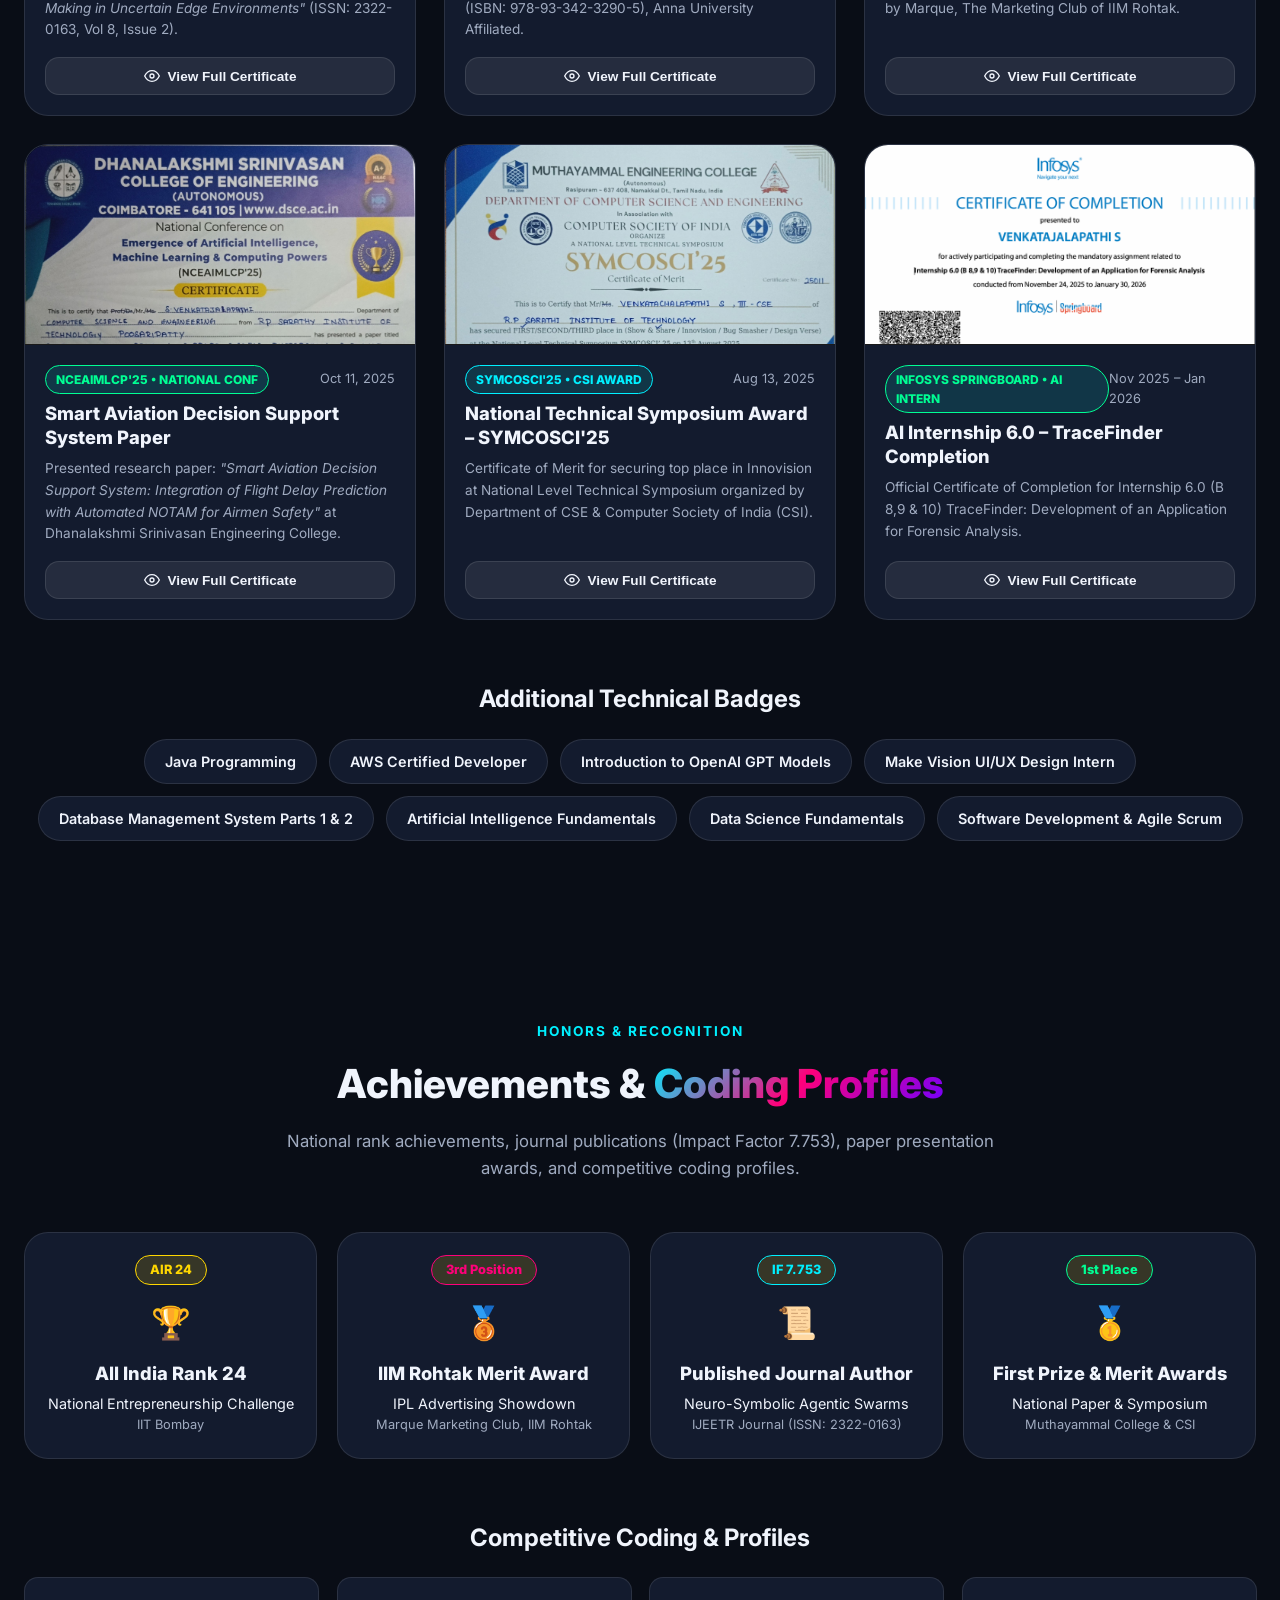
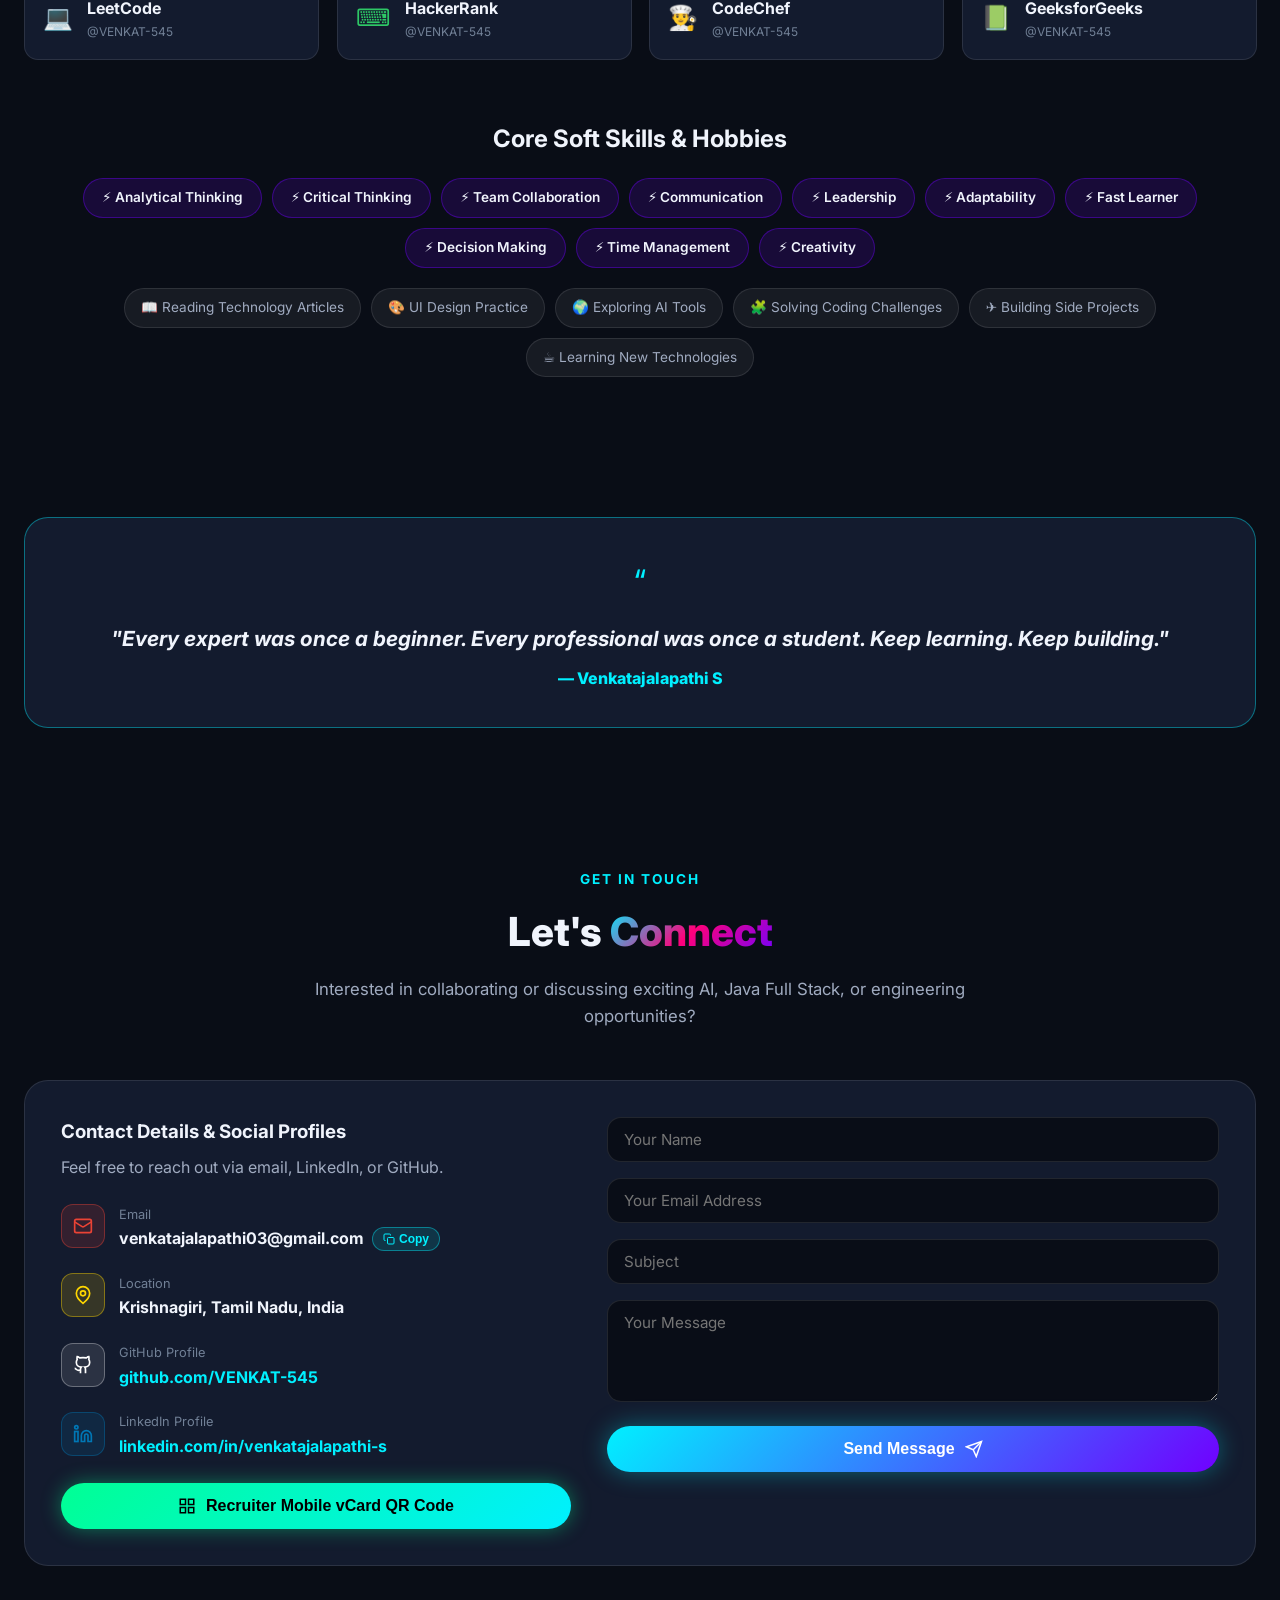
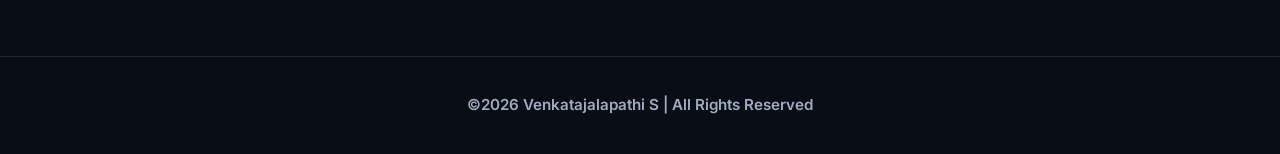
==== commit 9bcff389: "Fix FormSubmit _replyto binding for instant visitor auto-response delivery" ====
--- a/index.html
+++ b/index.html
@@ -878,12 +878,13 @@
           <input type="hidden" name="_captcha" value="false">
           <input type="hidden" name="_template" value="table">
           <input type="hidden" name="_autoresponse" value="Thank you for your interest! I'll contact you soon. (This message is automatically generated by Venkatajalapathi S)">
+          <input type="hidden" name="_replyto" id="user-replyto" value="">
 
           <div class="form-group">
             <input type="text" name="name" placeholder="Your Name" required>
           </div>
           <div class="form-group">
-            <input type="email" name="email" placeholder="Your Email Address" required>
+            <input type="email" name="email" id="visitor-email" placeholder="Your Email Address" required>
           </div>
           <div class="form-group">
             <input type="text" name="_subject" placeholder="Subject" required>
@@ -1247,6 +1248,12 @@
       const form = e.target;
       const btn = document.getElementById('btn-submit-contact');
       const btnText = document.getElementById('btn-submit-text');
+      const emailInput = document.getElementById('visitor-email');
+      const replyToInput = document.getElementById('user-replyto');
+
+      if (emailInput && replyToInput) {
+        replyToInput.value = emailInput.value;
+      }
 
       if (btn && btnText) {
         btn.disabled = true;
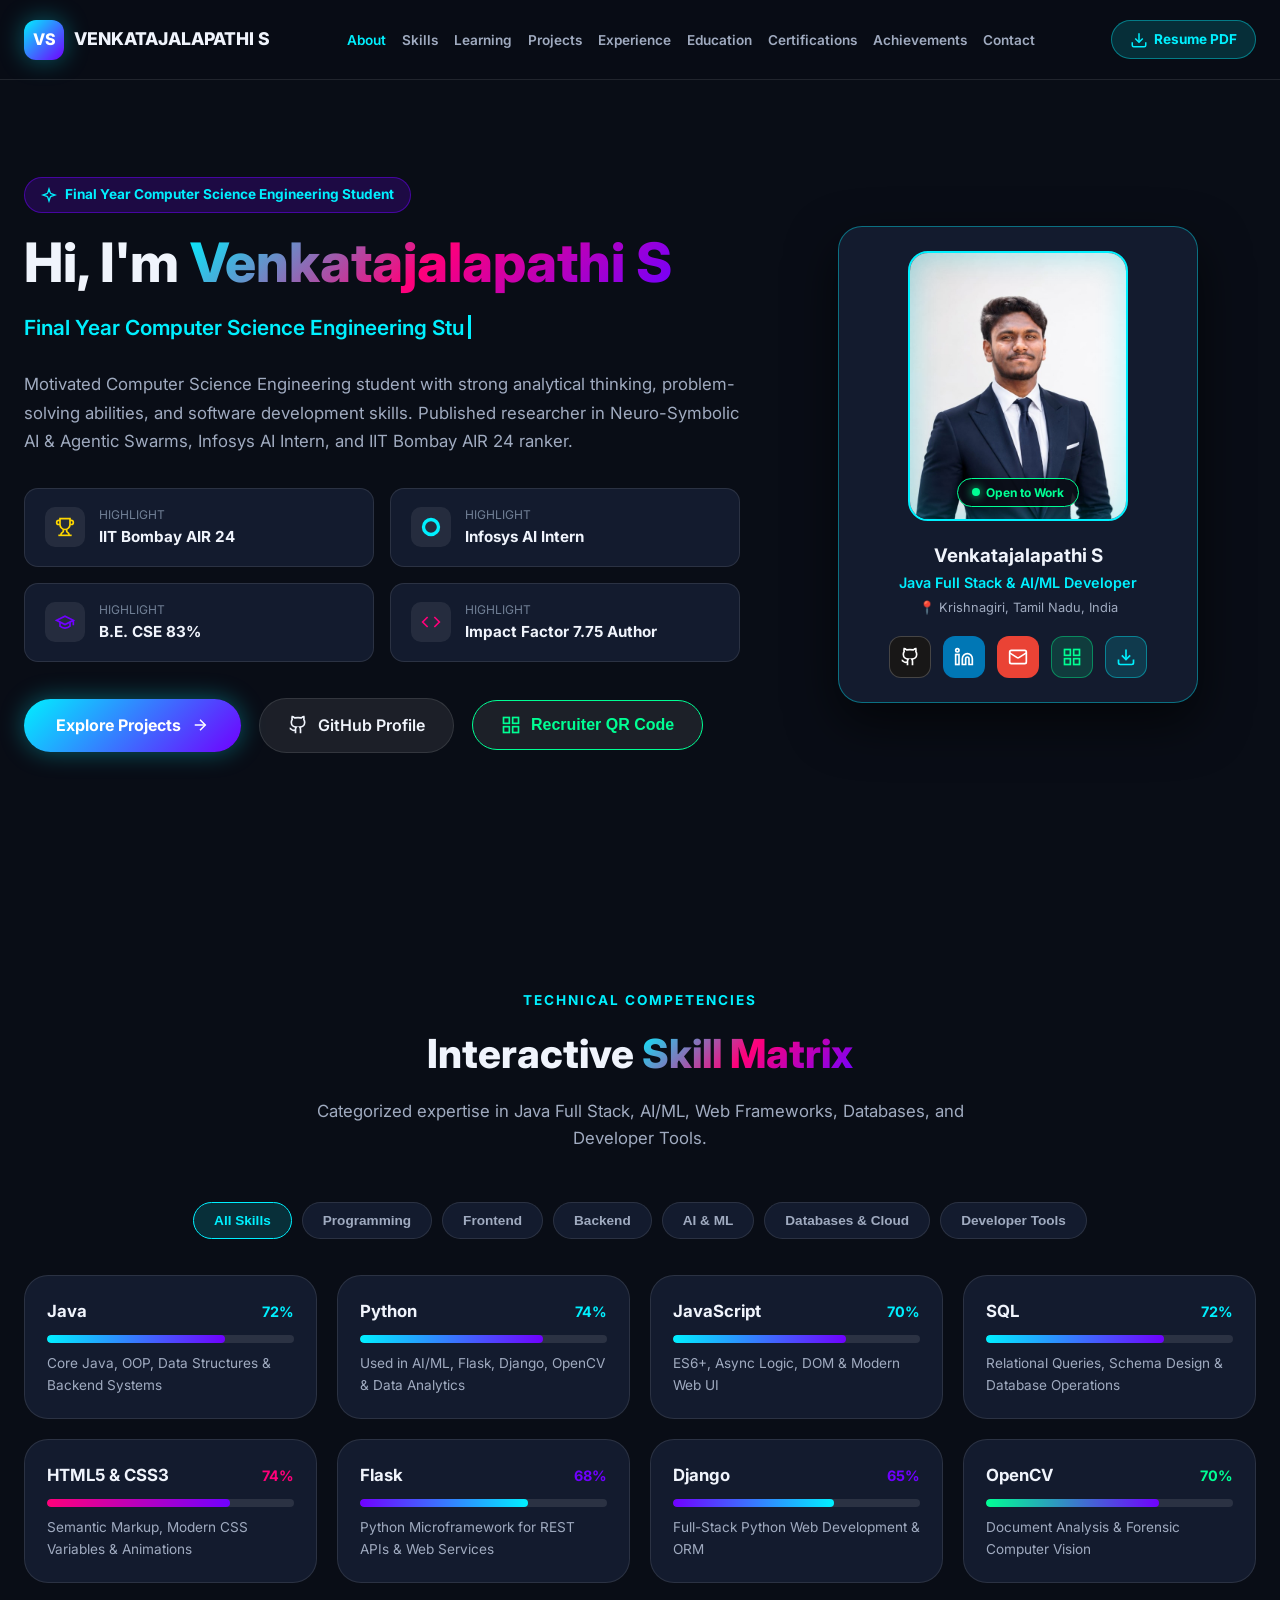
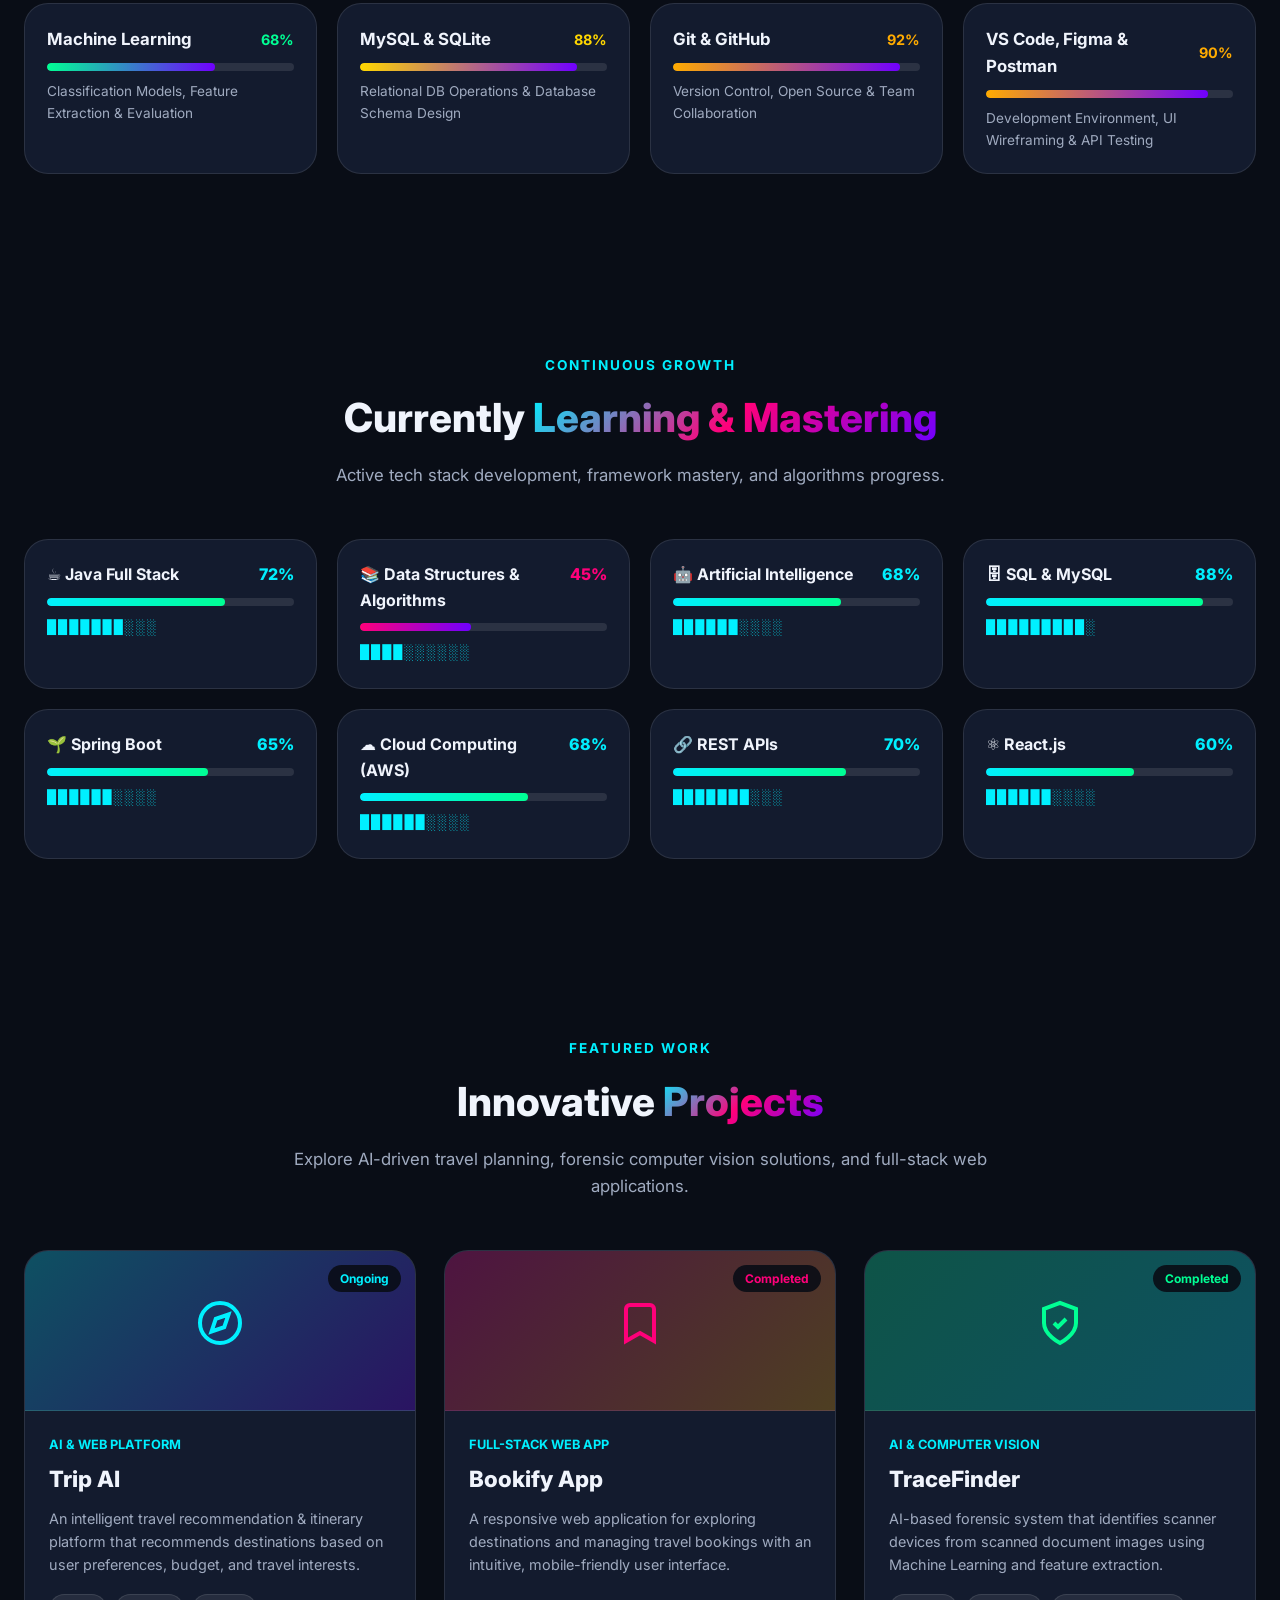
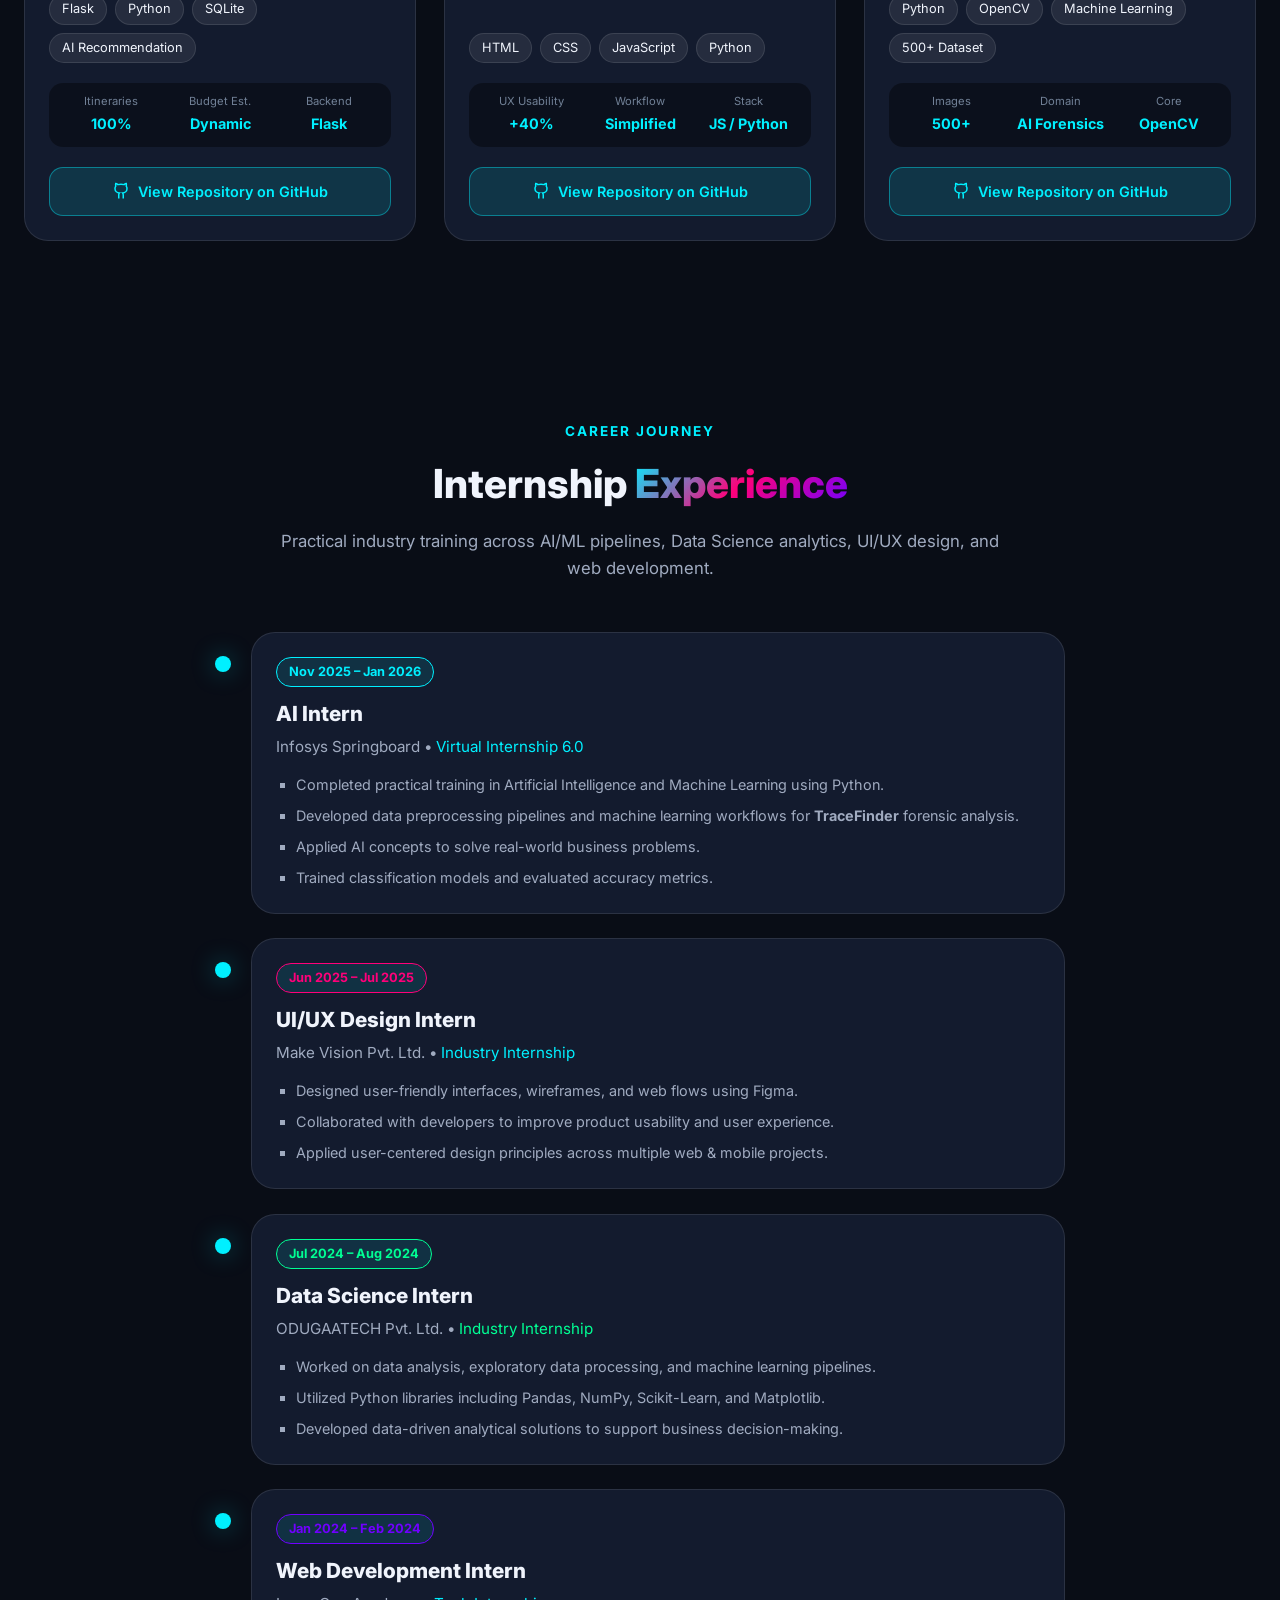
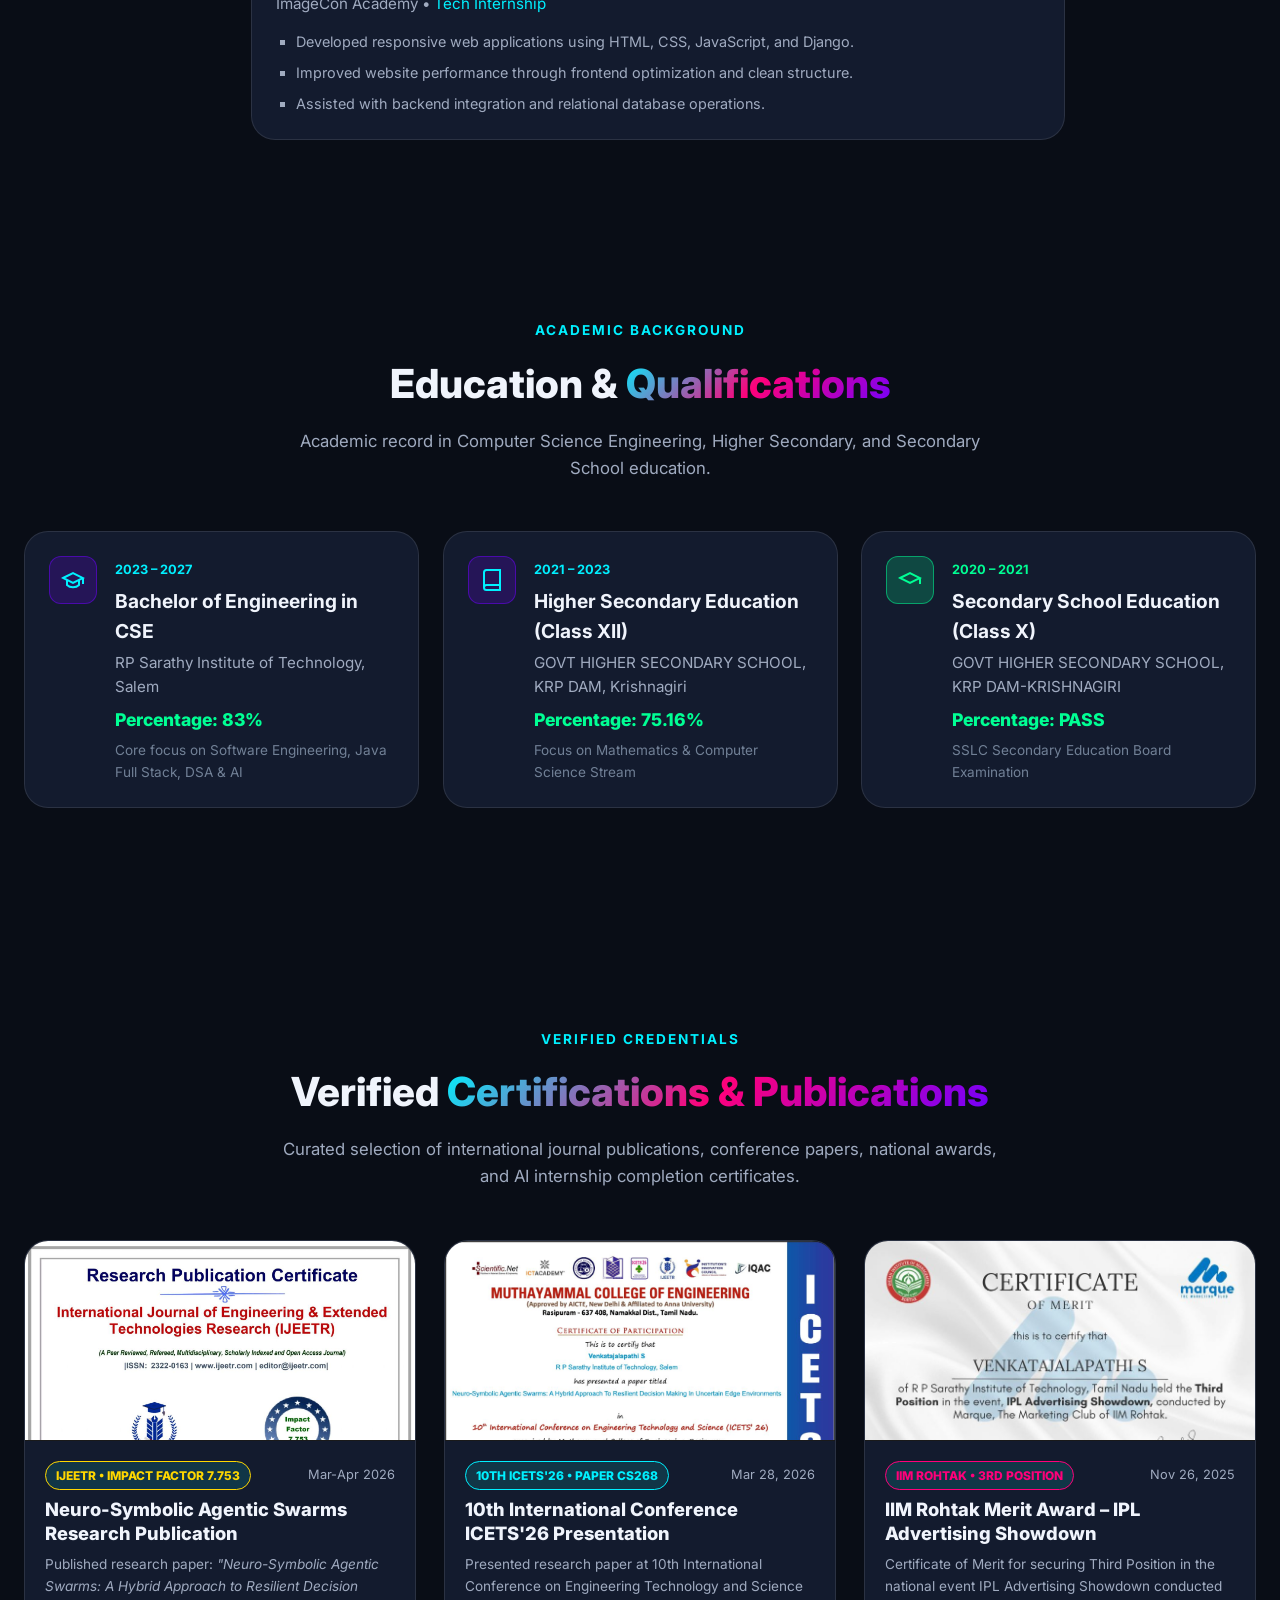
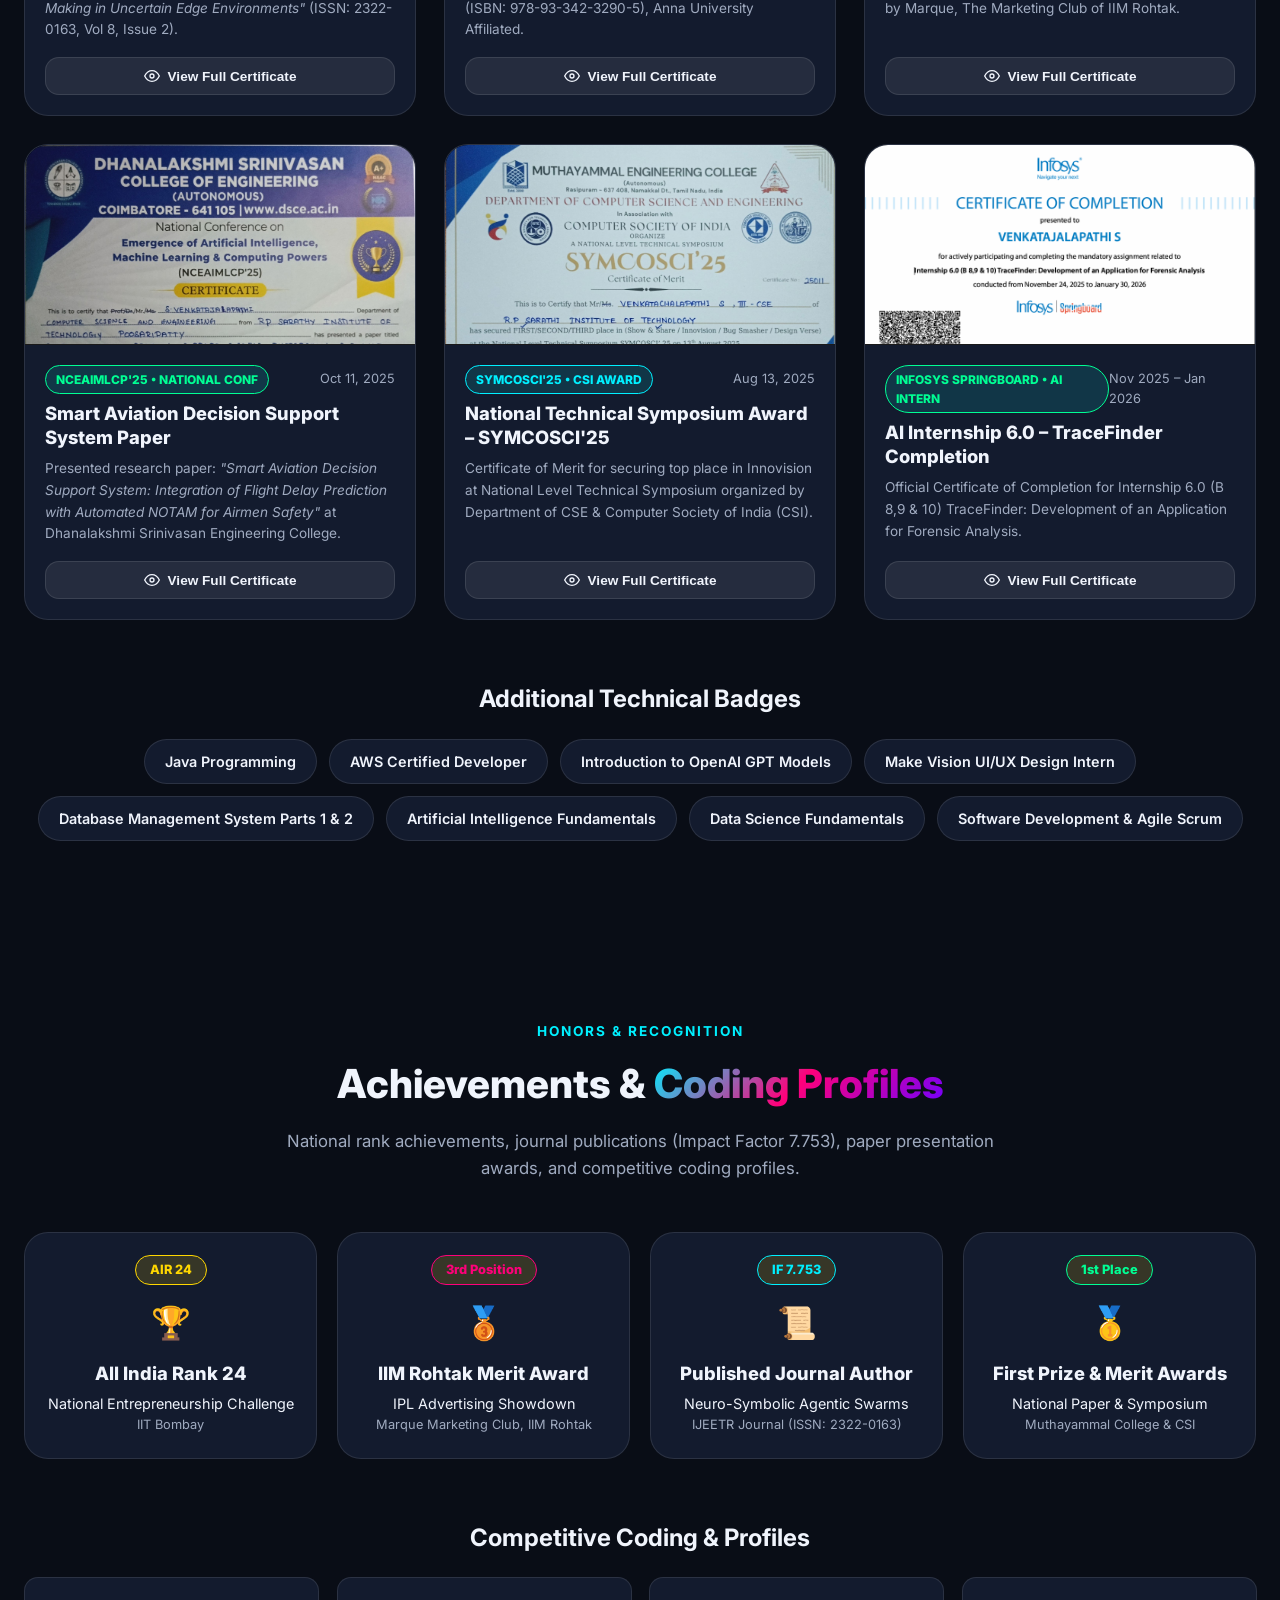
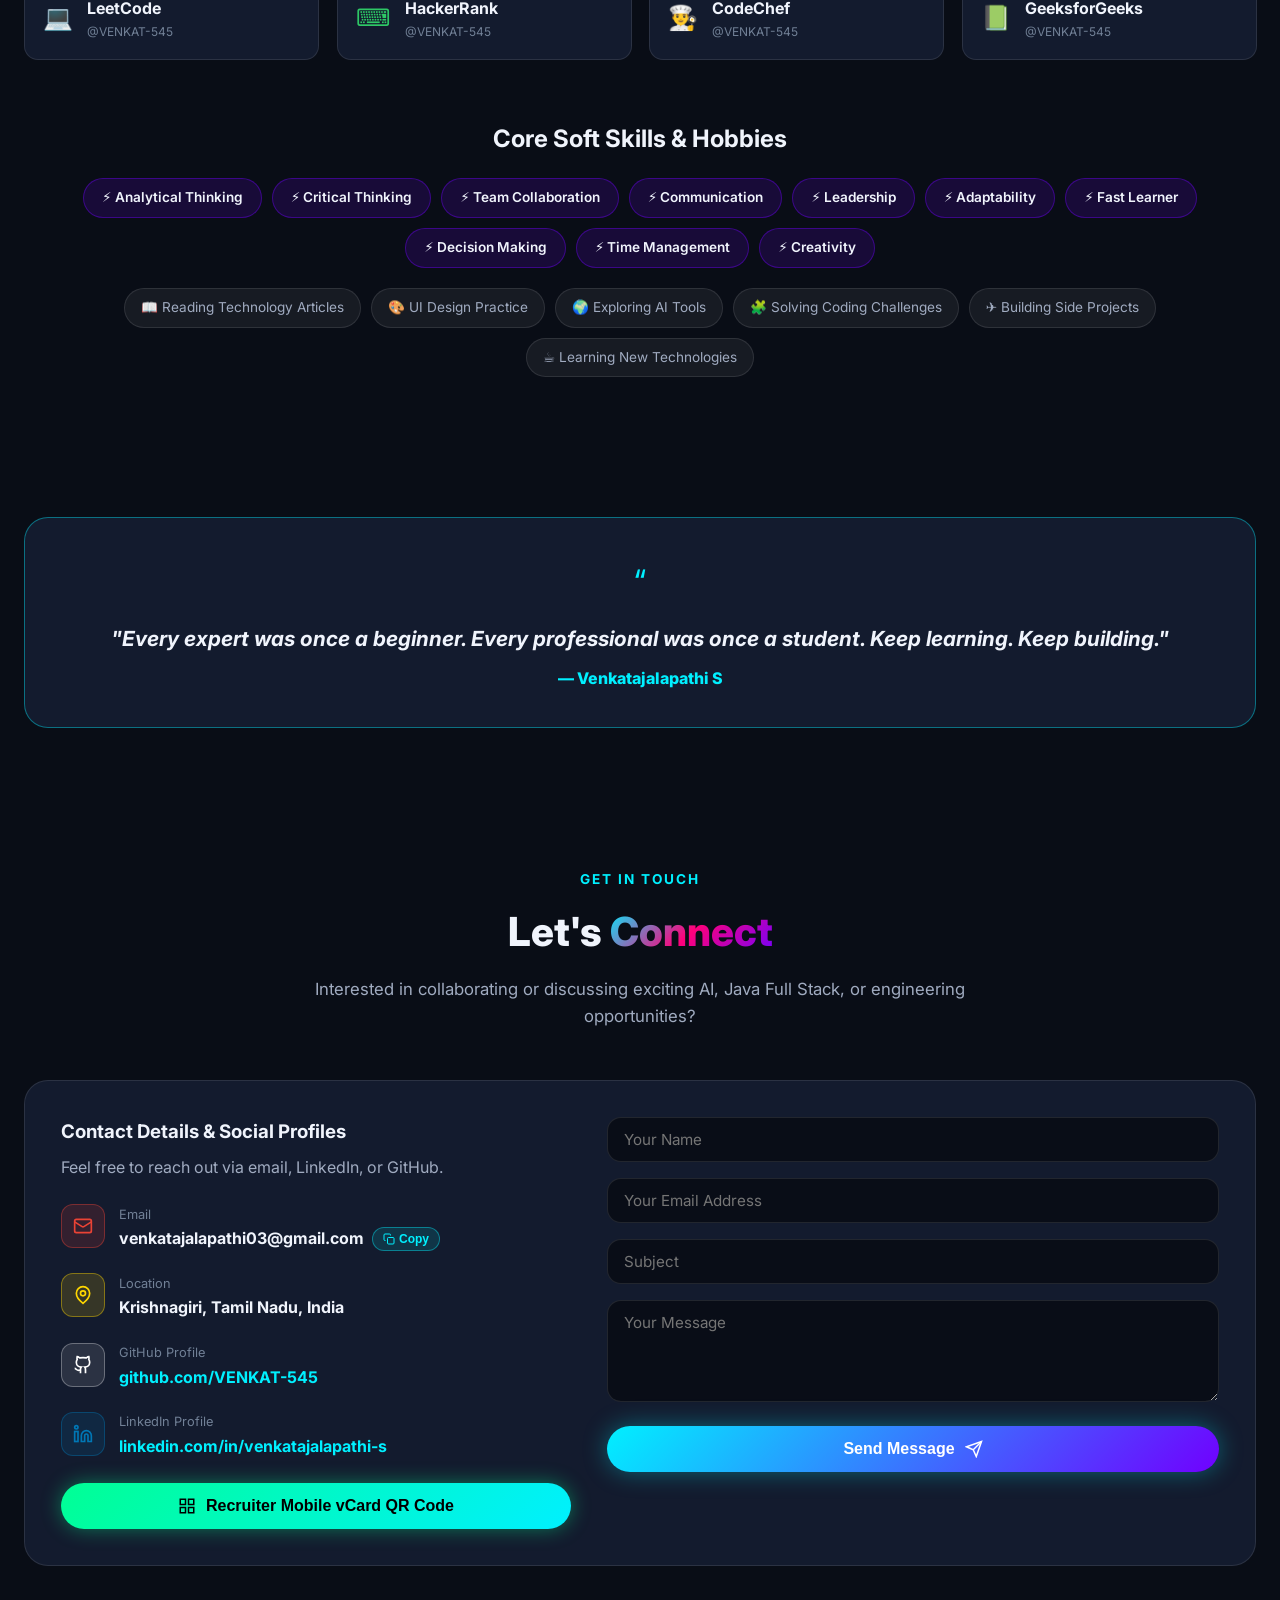
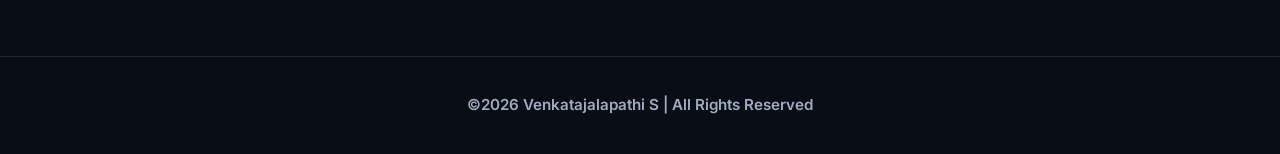
==== commit 777a9f4f: "Add Venkatajalapathi_S_Resume.pdf file and update download/view resume buttons" ====
--- a/index.html
+++ b/index.html
@@ -994,9 +994,12 @@
           <p style="color: var(--cyan); font-weight: 600;">Krishnagiri, Tamil Nadu | venkatajalapathi03@gmail.com</p>
           <p style="font-size: 0.85rem; color: var(--text-muted); margin-top: 4px;">GitHub: https://github.com/VENKAT-545 | LinkedIn: https://www.linkedin.com/in/venkatajalapathi-s-3497632aa/</p>
           
-          <div style="margin-top: 14px;">
-            <a href="./assets/Venkatajalapathi_S_Resume.pdf" target="_blank" download class="btn-primary" style="padding: 8px 20px; font-size: 0.85rem;">
+          <div style="margin-top: 16px; display: flex; gap: 12px; justify-content: center; flex-wrap: wrap;">
+            <a href="./assets/Venkatajalapathi_S_Resume.pdf" download="Venkatajalapathi_S_Resume.pdf" target="_blank" class="btn-primary" style="padding: 10px 22px; font-size: 0.88rem; box-shadow: 0 0 20px rgba(0, 240, 255, 0.4);">
               <svg width="16" height="16" viewBox="0 0 24 24" fill="none" stroke="currentColor" stroke-width="2"><path d="M21 15v4a2 2 0 0 1-2 2H5a2 2 0 0 1-2-2v-4"></path><polyline points="7 10 12 15 17 10"></polyline><line x1="12" x2="12" y1="15" y2="3"></line></svg> Download PDF Resume
+            </a>
+            <a href="./assets/Venkatajalapathi_S_Resume.pdf" target="_blank" class="btn-secondary" style="padding: 10px 22px; font-size: 0.88rem;">
+              <svg width="16" height="16" viewBox="0 0 24 24" fill="none" stroke="currentColor" stroke-width="2"><path d="M1 12s4-8 11-8 11 8 11 8-4 8-11 8-11-8-11-8z"></path><circle cx="12" cy="12" r="3"></circle></svg> View PDF Document
             </a>
           </div>
         </div>
